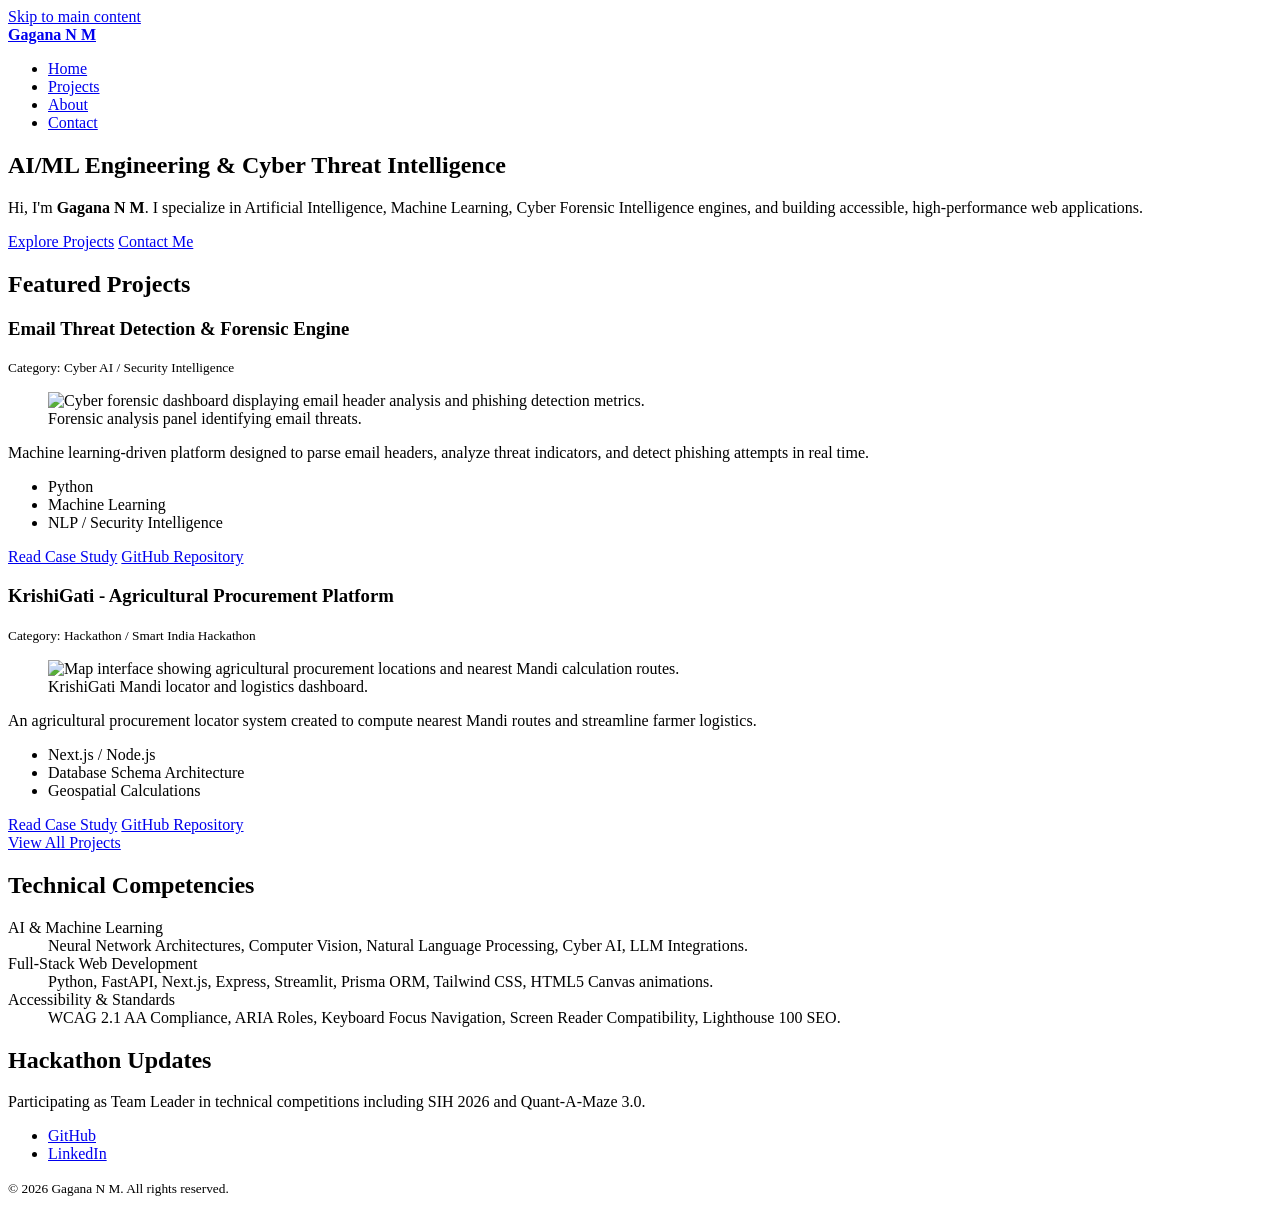
==== index.html @ c7a021b4 "Initial commit" ====
<!DOCTYPE html>
<html lang="en" dir="ltr">
<head>
  <meta charset="UTF-8">
  <meta name="viewport" content="width=device-width, initial-scale=1.0">
  
  <!-- Primary Meta Tags -->
  <title>Gagana N M | AI/ML & Cyber Security Engineering Portfolio</title>
  <meta name="title" content="Gagana N M | AI/ML & Cyber Security Engineering Portfolio">
  <meta name="description" content="Official portfolio of Gagana N M, an AI/ML Engineering student specializing in machine learning models, cybersecurity threat intelligence, and accessible web engineering.">
  <meta name="keywords" content="Gagana N M, AI/ML Engineer, Cyber AI, Machine Learning, Web Accessibility, WCAG, HTML5 Portfolio">
  <meta name="author" content="Gagana N M">
  <meta name="robots" content="index, follow">

  <!-- Open Graph / Facebook -->
  <meta property="og:type" content="website">
  <meta property="og:url" content="https://www.gagananm.dev/">
  <meta property="og:title" content="Gagana N M | AI/ML & Cyber Security Engineering Portfolio">
  <meta property="og:description" content="Exploring artificial intelligence, cyber forensic intelligence engines, and accessible full-stack software.">
  <meta property="og:image" content="https://www.gagananm.dev/images/og-preview.jpg">

  <!-- Twitter -->
  <meta property="twitter:card" content="summary_large_image">
  <meta property="twitter:url" content="https://www.gagananm.dev/">
  <meta property="twitter:title" content="Gagana N M | AI/ML & Cyber Security Portfolio">
  <meta property="twitter:description" content="Exploring artificial intelligence, cyber forensic intelligence engines, and accessible full-stack software.">
  <meta property="twitter:image" content="https://www.gagananm.dev/images/og-preview.jpg">

  <!-- Canonical URL -->
  <link rel="canonical" href="https://www.gagananm.dev/">

  <!-- Structured Data (JSON-LD) for SEO -->
  <script type="application/ld+json">
  {
    "@context": "https://schema.org",
    "@type": "Person",
    "name": "Gagana N M",
    "jobTitle": "AI/ML Engineering Student",
    "url": "https://www.gaganapm.dev",
    "sameAs": [
      "https://github.com",
      "https://linkedin.com"
    ],
    "knowsAbout": ["Artificial Intelligence", "Machine Learning", "Cyber AI", "Web Development", "Accessibility (WCAG)"]
  }
  </script>
</head>
<body>

  <!-- Skip Link for Keyboard & Screen Reader Users -->
  <a href="#main-content" class="skip-link">Skip to main content</a>

  <!-- Header Landmark -->
  <header role="banner">
    <nav aria-label="Main Navigation">
      <a href="index.html" aria-current="page">
        <strong>Gagana N M</strong>
      </a>
      <ul>
        <li><a href="index.html" aria-current="page">Home</a></li>
        <li><a href="projects.html">Projects</a></li>
        <li><a href="about.html">About</a></li>
        <li><a href="contact.html">Contact</a></li>
      </ul>
    </nav>
  </header>

  <!-- Main Content Landmark -->
  <main id="main-content" tabindex="-1">
    
    <!-- Hero Section -->
    <section aria-labelledby="hero-heading">
      <h1 id="hero-heading">AI/ML Engineering &amp; Cyber Threat Intelligence</h1>
      <p>
        Hi, I'm <strong>Gagana N M</strong>. I specialize in Artificial Intelligence, Machine Learning, Cyber Forensic Intelligence engines, and building accessible, high-performance web applications.
      </p>
      <div>
        <a href="projects.html">Explore Projects</a>
        <a href="contact.html">Contact Me</a>
      </div>
    </section>

    <!-- Featured Projects Section -->
    <section aria-labelledby="featured-projects-heading">
      <h2 id="featured-projects-heading">Featured Projects</h2>
      
      <div>
        <!-- Project Item 1 -->
        <article aria-labelledby="project1-title">
          <header>
            <h3 id="project1-title">Email Threat Detection &amp; Forensic Engine</h3>
            <p><small>Category: Cyber AI / Security Intelligence</small></p>
          </header>
          <figure>
            <img src="https://copilot.microsoft.com/th/id/BCO.30face2b-c6ba-4320-8369-9a885177c95b.png" alt="Cyber forensic dashboard displaying email header analysis and phishing detection metrics." width="600" height="400" loading="lazy">
            <figcaption>Forensic analysis panel identifying email threats.</figcaption>
          </figure>
          <p>Machine learning-driven platform designed to parse email headers, analyze threat indicators, and detect phishing attempts in real time.</p>
          <ul>
            <li>Python</li>
            <li>Machine Learning</li>
            <li>NLP / Security Intelligence</li>
          </ul>
          <footer>
            <a href="projects.html#email-threat" aria-label="Read case study for Email Threat Detection Engine">Read Case Study</a>
            <a href="https://github.com" rel="external noopener noreferrer" target="_blank" aria-label="View source code on GitHub (opens in a new tab)">GitHub Repository</a>
          </footer>
        </article>

        <!-- Project Item 2 -->
        <article aria-labelledby="project2-title">
          <header>
            <h3 id="project2-title">KrishiGati - Agricultural Procurement Platform</h3>
            <p><small>Category: Hackathon / Smart India Hackathon</small></p>
          </header>
          <figure>
            <img src="https://copilot.microsoft.com/th/id/BCO.b3f1128c-bb2e-454a-a1b5-0023a5624911.png" alt="Map interface showing agricultural procurement locations and nearest Mandi calculation routes." width="600" height="400" loading="lazy">
            <figcaption>KrishiGati Mandi locator and logistics dashboard.</figcaption>
          </figure>
          <p>An agricultural procurement locator system created to compute nearest Mandi routes and streamline farmer logistics.</p>
          <ul>
            <li>Next.js / Node.js</li>
            <li>Database Schema Architecture</li>
            <li>Geospatial Calculations</li>
          </ul>
          <footer>
            <a href="projects.html#krishigati" aria-label="Read case study for KrishiGati Platform">Read Case Study</a>
            <a href="https://github.com" rel="external noopener noreferrer" target="_blank" aria-label="View source code on GitHub (opens in a new tab)">GitHub Repository</a>
          </footer>
        </article>
      </div>
      
      <footer>
        <a href="projects.html">View All Projects</a>
      </footer>
    </section>

    <!-- Core Competencies -->
    <section aria-labelledby="skills-heading">
      <h2 id="skills-heading">Technical Competencies</h2>
      <dl>
        <dt>AI &amp; Machine Learning</dt>
        <dd>Neural Network Architectures, Computer Vision, Natural Language Processing, Cyber AI, LLM Integrations.</dd>

        <dt>Full-Stack Web Development</dt>
        <dd>Python, FastAPI, Next.js, Express, Streamlit, Prisma ORM, Tailwind CSS, HTML5 Canvas animations.</dd>

        <dt>Accessibility &amp; Standards</dt>
        <dd>WCAG 2.1 AA Compliance, ARIA Roles, Keyboard Focus Navigation, Screen Reader Compatibility, Lighthouse 100 SEO.</dd>
      </dl>
    </section>

  </main>

  <!-- Sidebar Landmark -->
  <aside aria-label="Recent Highlights">
    <h2>Hackathon Updates</h2>
    <p>Participating as Team Leader in technical competitions including SIH 2026 and Quant-A-Maze 3.0.</p>
  </aside>

  <!-- Footer Landmark -->
  <footer role="contentinfo">
    <nav aria-label="Footer Social Links">
      <ul>
        <li><a href="https://github.com" rel="external noopener noreferrer" target="_blank" aria-label="GitHub Profile (opens in a new tab)">GitHub</a></li>
        <li><a href="https://linkedin.com" rel="external noopener noreferrer" target="_blank" aria-label="LinkedIn Profile (opens in a new tab)">LinkedIn</a></li>
      </ul>
    </nav>
    <p><small>&copy; <time datetime="2026">2026</time> Gagana N M. All rights reserved.</small></p>
  </footer>

</body>
</html>
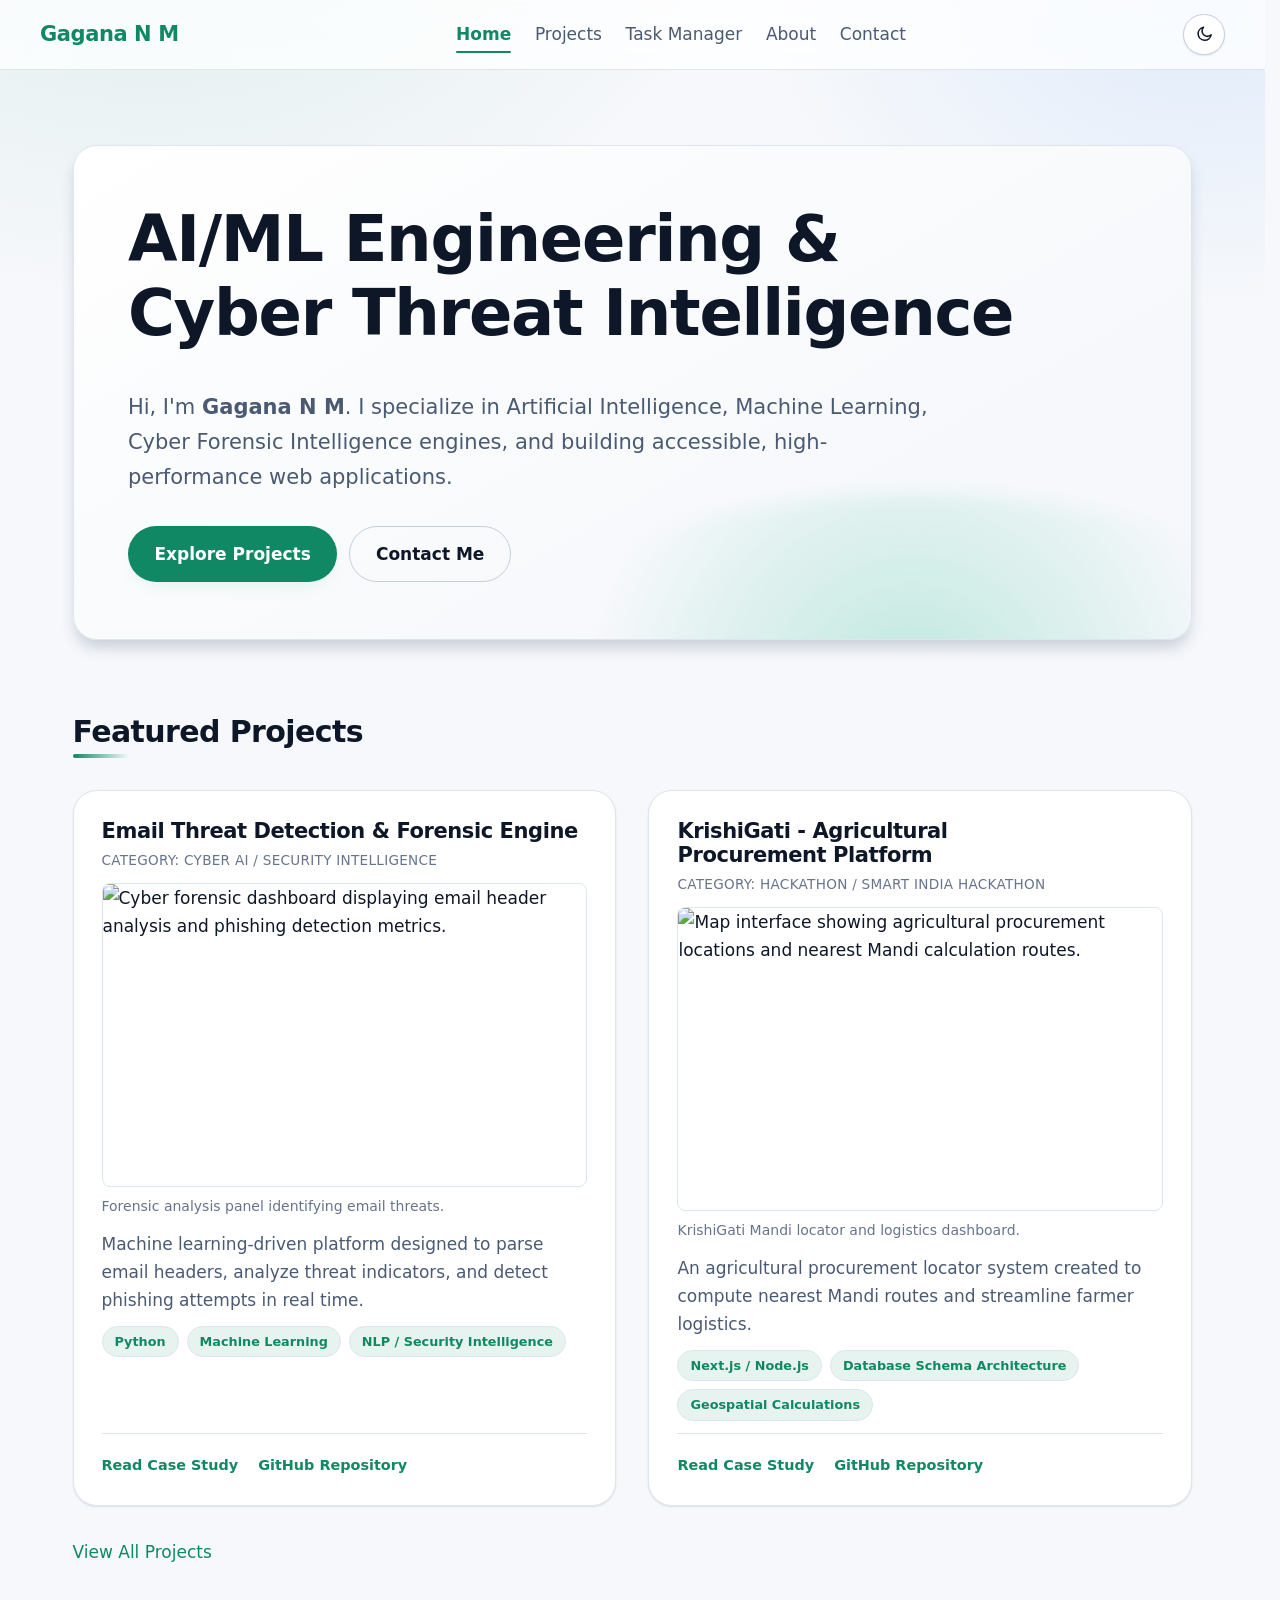
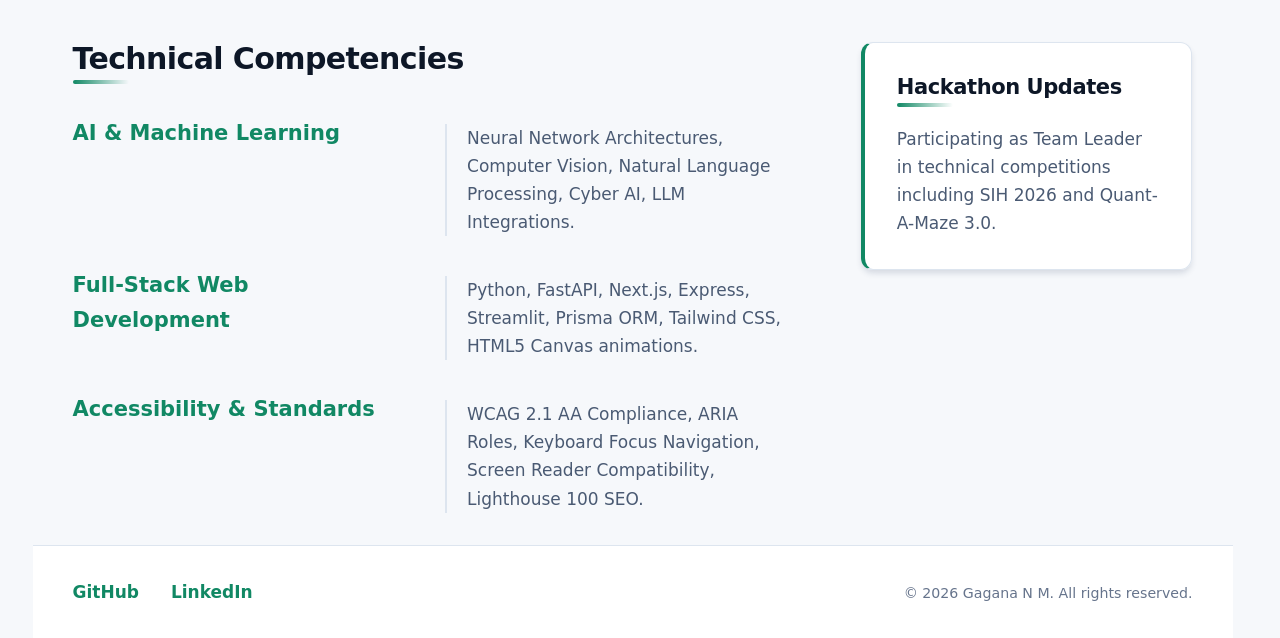
==== commit 68d5437f: "Add files via upload" ====
--- a/index.html
+++ b/index.html
@@ -1,173 +1,194 @@
-<!DOCTYPE html>
-<html lang="en" dir="ltr">
-<head>
-  <meta charset="UTF-8">
-  <meta name="viewport" content="width=device-width, initial-scale=1.0">
-  
-  <!-- Primary Meta Tags -->
-  <title>Gagana N M | AI/ML & Cyber Security Engineering Portfolio</title>
-  <meta name="title" content="Gagana N M | AI/ML & Cyber Security Engineering Portfolio">
-  <meta name="description" content="Official portfolio of Gagana N M, an AI/ML Engineering student specializing in machine learning models, cybersecurity threat intelligence, and accessible web engineering.">
-  <meta name="keywords" content="Gagana N M, AI/ML Engineer, Cyber AI, Machine Learning, Web Accessibility, WCAG, HTML5 Portfolio">
-  <meta name="author" content="Gagana N M">
-  <meta name="robots" content="index, follow">
-
-  <!-- Open Graph / Facebook -->
-  <meta property="og:type" content="website">
-  <meta property="og:url" content="https://www.gagananm.dev/">
-  <meta property="og:title" content="Gagana N M | AI/ML & Cyber Security Engineering Portfolio">
-  <meta property="og:description" content="Exploring artificial intelligence, cyber forensic intelligence engines, and accessible full-stack software.">
-  <meta property="og:image" content="https://www.gagananm.dev/images/og-preview.jpg">
-
-  <!-- Twitter -->
-  <meta property="twitter:card" content="summary_large_image">
-  <meta property="twitter:url" content="https://www.gagananm.dev/">
-  <meta property="twitter:title" content="Gagana N M | AI/ML & Cyber Security Portfolio">
-  <meta property="twitter:description" content="Exploring artificial intelligence, cyber forensic intelligence engines, and accessible full-stack software.">
-  <meta property="twitter:image" content="https://www.gagananm.dev/images/og-preview.jpg">
-
-  <!-- Canonical URL -->
-  <link rel="canonical" href="https://www.gagananm.dev/">
-
-  <!-- Structured Data (JSON-LD) for SEO -->
-  <script type="application/ld+json">
-  {
-    "@context": "https://schema.org",
-    "@type": "Person",
-    "name": "Gagana N M",
-    "jobTitle": "AI/ML Engineering Student",
-    "url": "https://www.gaganapm.dev",
-    "sameAs": [
-      "https://github.com",
-      "https://linkedin.com"
-    ],
-    "knowsAbout": ["Artificial Intelligence", "Machine Learning", "Cyber AI", "Web Development", "Accessibility (WCAG)"]
-  }
-  </script>
-</head>
-<body>
-
-  <!-- Skip Link for Keyboard & Screen Reader Users -->
-  <a href="#main-content" class="skip-link">Skip to main content</a>
-
-  <!-- Header Landmark -->
-  <header role="banner">
-    <nav aria-label="Main Navigation">
-      <a href="index.html" aria-current="page">
-        <strong>Gagana N M</strong>
-      </a>
-      <ul>
-        <li><a href="index.html" aria-current="page">Home</a></li>
-        <li><a href="projects.html">Projects</a></li>
-        <li><a href="about.html">About</a></li>
-        <li><a href="contact.html">Contact</a></li>
-      </ul>
-    </nav>
-  </header>
-
-  <!-- Main Content Landmark -->
-  <main id="main-content" tabindex="-1">
-    
-    <!-- Hero Section -->
-    <section aria-labelledby="hero-heading">
-      <h1 id="hero-heading">AI/ML Engineering &amp; Cyber Threat Intelligence</h1>
-      <p>
-        Hi, I'm <strong>Gagana N M</strong>. I specialize in Artificial Intelligence, Machine Learning, Cyber Forensic Intelligence engines, and building accessible, high-performance web applications.
-      </p>
-      <div>
-        <a href="projects.html">Explore Projects</a>
-        <a href="contact.html">Contact Me</a>
-      </div>
-    </section>
-
-    <!-- Featured Projects Section -->
-    <section aria-labelledby="featured-projects-heading">
-      <h2 id="featured-projects-heading">Featured Projects</h2>
-      
-      <div>
-        <!-- Project Item 1 -->
-        <article aria-labelledby="project1-title">
-          <header>
-            <h3 id="project1-title">Email Threat Detection &amp; Forensic Engine</h3>
-            <p><small>Category: Cyber AI / Security Intelligence</small></p>
-          </header>
-          <figure>
-            <img src="https://copilot.microsoft.com/th/id/BCO.30face2b-c6ba-4320-8369-9a885177c95b.png" alt="Cyber forensic dashboard displaying email header analysis and phishing detection metrics." width="600" height="400" loading="lazy">
-            <figcaption>Forensic analysis panel identifying email threats.</figcaption>
-          </figure>
-          <p>Machine learning-driven platform designed to parse email headers, analyze threat indicators, and detect phishing attempts in real time.</p>
-          <ul>
-            <li>Python</li>
-            <li>Machine Learning</li>
-            <li>NLP / Security Intelligence</li>
-          </ul>
-          <footer>
-            <a href="projects.html#email-threat" aria-label="Read case study for Email Threat Detection Engine">Read Case Study</a>
-            <a href="https://github.com" rel="external noopener noreferrer" target="_blank" aria-label="View source code on GitHub (opens in a new tab)">GitHub Repository</a>
-          </footer>
-        </article>
-
-        <!-- Project Item 2 -->
-        <article aria-labelledby="project2-title">
-          <header>
-            <h3 id="project2-title">KrishiGati - Agricultural Procurement Platform</h3>
-            <p><small>Category: Hackathon / Smart India Hackathon</small></p>
-          </header>
-          <figure>
-            <img src="https://copilot.microsoft.com/th/id/BCO.b3f1128c-bb2e-454a-a1b5-0023a5624911.png" alt="Map interface showing agricultural procurement locations and nearest Mandi calculation routes." width="600" height="400" loading="lazy">
-            <figcaption>KrishiGati Mandi locator and logistics dashboard.</figcaption>
-          </figure>
-          <p>An agricultural procurement locator system created to compute nearest Mandi routes and streamline farmer logistics.</p>
-          <ul>
-            <li>Next.js / Node.js</li>
-            <li>Database Schema Architecture</li>
-            <li>Geospatial Calculations</li>
-          </ul>
-          <footer>
-            <a href="projects.html#krishigati" aria-label="Read case study for KrishiGati Platform">Read Case Study</a>
-            <a href="https://github.com" rel="external noopener noreferrer" target="_blank" aria-label="View source code on GitHub (opens in a new tab)">GitHub Repository</a>
-          </footer>
-        </article>
-      </div>
-      
-      <footer>
-        <a href="projects.html">View All Projects</a>
-      </footer>
-    </section>
-
-    <!-- Core Competencies -->
-    <section aria-labelledby="skills-heading">
-      <h2 id="skills-heading">Technical Competencies</h2>
-      <dl>
-        <dt>AI &amp; Machine Learning</dt>
-        <dd>Neural Network Architectures, Computer Vision, Natural Language Processing, Cyber AI, LLM Integrations.</dd>
-
-        <dt>Full-Stack Web Development</dt>
-        <dd>Python, FastAPI, Next.js, Express, Streamlit, Prisma ORM, Tailwind CSS, HTML5 Canvas animations.</dd>
-
-        <dt>Accessibility &amp; Standards</dt>
-        <dd>WCAG 2.1 AA Compliance, ARIA Roles, Keyboard Focus Navigation, Screen Reader Compatibility, Lighthouse 100 SEO.</dd>
-      </dl>
-    </section>
-
-  </main>
-
-  <!-- Sidebar Landmark -->
-  <aside aria-label="Recent Highlights">
-    <h2>Hackathon Updates</h2>
-    <p>Participating as Team Leader in technical competitions including SIH 2026 and Quant-A-Maze 3.0.</p>
-  </aside>
-
-  <!-- Footer Landmark -->
-  <footer role="contentinfo">
-    <nav aria-label="Footer Social Links">
-      <ul>
-        <li><a href="https://github.com" rel="external noopener noreferrer" target="_blank" aria-label="GitHub Profile (opens in a new tab)">GitHub</a></li>
-        <li><a href="https://linkedin.com" rel="external noopener noreferrer" target="_blank" aria-label="LinkedIn Profile (opens in a new tab)">LinkedIn</a></li>
-      </ul>
-    </nav>
-    <p><small>&copy; <time datetime="2026">2026</time> Gagana N M. All rights reserved.</small></p>
-  </footer>
-
-</body>
+<!DOCTYPE html>
+<html lang="en" dir="ltr">
+<head>
+  <meta charset="UTF-8">
+  <meta name="viewport" content="width=device-width, initial-scale=1.0">
+  
+  <!-- Primary Meta Tags -->
+  <title>Gagana N M | AI/ML & Cyber Security Engineering Portfolio</title>
+  <meta name="title" content="Gagana N M | AI/ML & Cyber Security Engineering Portfolio">
+  <meta name="description" content="Official portfolio of Gagana N M, an AI/ML Engineering student specializing in machine learning models, cybersecurity threat intelligence, and accessible web engineering.">
+  <meta name="keywords" content="Gagana N M, AI/ML Engineer, Cyber AI, Machine Learning, Web Accessibility, WCAG, HTML5 Portfolio">
+  <meta name="author" content="Gagana N M">
+  <meta name="robots" content="index, follow">
+
+  <!-- Open Graph / Facebook -->
+  <meta property="og:type" content="website">
+  <meta property="og:url" content="https://www.gagananm.dev/">
+  <meta property="og:title" content="Gagana N M | AI/ML & Cyber Security Engineering Portfolio">
+  <meta property="og:description" content="Exploring artificial intelligence, cyber forensic intelligence engines, and accessible full-stack software.">
+  <meta property="og:image" content="https://www.gagananm.dev/images/og-preview.jpg">
+
+  <!-- Twitter -->
+  <meta property="twitter:card" content="summary_large_image">
+  <meta property="twitter:url" content="https://www.gagananm.dev/">
+  <meta property="twitter:title" content="Gagana N M | AI/ML & Cyber Security Portfolio">
+  <meta property="twitter:description" content="Exploring artificial intelligence, cyber forensic intelligence engines, and accessible full-stack software.">
+  <meta property="twitter:image" content="https://www.gagananm.dev/images/og-preview.jpg">
+
+  <!-- Canonical URL -->
+  <link rel="canonical" href="https://www.gagananm.dev/">
+
+  <!-- Structured Data (JSON-LD) for SEO -->
+  <script type="application/ld+json">
+  {
+    "@context": "https://schema.org",
+    "@type": "Person",
+    "name": "Gagana N M",
+    "jobTitle": "AI/ML Engineering Student",
+    "url": "https://www.gaganapm.dev",
+    "sameAs": [
+      "https://github.com",
+      "https://linkedin.com"
+    ],
+    "knowsAbout": ["Artificial Intelligence", "Machine Learning", "Cyber AI", "Web Development", "Accessibility (WCAG)"]
+  }
+  </script>
+  <link rel="stylesheet" href="style.css">
+</head>
+<body>
+
+  <!-- Skip Link for Keyboard & Screen Reader Users -->
+  <a href="#main-content" class="skip-link">Skip to main content</a>
+
+  <!-- Header Landmark -->
+  <header role="banner">
+    <nav aria-label="Main Navigation">
+      <a href="index.html" aria-current="page">
+        <strong>Gagana N M</strong>
+      </a>
+      <ul>
+        <li><a href="index.html" aria-current="page">Home</a></li>
+        <li><a href="project.html">Projects</a></li>
+        <li><a href="todo.html">Task Manager</a></li>
+        <li><a href="about.html">About</a></li>
+        <li><a href="contact.html">Contact</a></li>
+      </ul>
+
+      <!-- Light / dark mode switch: swaps CSS custom properties on <html> -->
+      <button type="button" class="theme-toggle" id="theme-toggle"
+        aria-label="Switch to light theme" aria-pressed="false" title="Toggle colour theme">
+        <svg class="icon icon-sun" viewBox="0 0 24 24" fill="none" stroke="currentColor"
+          stroke-width="2" stroke-linecap="round" aria-hidden="true" focusable="false">
+          <circle cx="12" cy="12" r="4.5"></circle>
+          <path d="M12 1.5v2.5M12 20v2.5M4.2 4.2l1.8 1.8M18 18l1.8 1.8M1.5 12H4M20 12h2.5M4.2 19.8L6 18M18 6l1.8-1.8"></path>
+        </svg>
+        <svg class="icon icon-moon" viewBox="0 0 24 24" fill="none" stroke="currentColor"
+          stroke-width="2" stroke-linecap="round" stroke-linejoin="round" aria-hidden="true" focusable="false">
+          <path d="M21 12.8A8.5 8.5 0 1 1 11.2 3a6.6 6.6 0 0 0 9.8 9.8z"></path>
+        </svg>
+      </button>
+    </nav>
+  </header>
+
+  <!-- Main Content Landmark -->
+  <main id="main-content" tabindex="-1">
+    
+    <!-- Hero Section -->
+    <section aria-labelledby="hero-heading">
+      <h1 id="hero-heading">AI/ML Engineering &amp; Cyber Threat Intelligence</h1>
+      <p>
+        Hi, I'm <strong>Gagana N M</strong>. I specialize in Artificial Intelligence, Machine Learning, Cyber Forensic Intelligence engines, and building accessible, high-performance web applications.
+      </p>
+      <div>
+        <a href="project.html">Explore Projects</a>
+        <a href="contact.html">Contact Me</a>
+      </div>
+    </section>
+
+    <!-- Featured Projects Section -->
+    <section aria-labelledby="featured-projects-heading">
+      <h2 id="featured-projects-heading">Featured Projects</h2>
+      
+      <div>
+        <!-- Project Item 1 -->
+        <article aria-labelledby="project1-title">
+          <header>
+            <h3 id="project1-title">Email Threat Detection &amp; Forensic Engine</h3>
+            <p><small>Category: Cyber AI / Security Intelligence</small></p>
+          </header>
+          <figure>
+            <img src="https://copilot.microsoft.com/th/id/BCO.30face2b-c6ba-4320-8369-9a885177c95b.png" alt="Cyber forensic dashboard displaying email header analysis and phishing detection metrics." width="600" height="400" loading="lazy">
+            <figcaption>Forensic analysis panel identifying email threats.</figcaption>
+          </figure>
+          <p>Machine learning-driven platform designed to parse email headers, analyze threat indicators, and detect phishing attempts in real time.</p>
+          <ul>
+            <li>Python</li>
+            <li>Machine Learning</li>
+            <li>NLP / Security Intelligence</li>
+          </ul>
+          <footer>
+            <a href="project.html#email-threat" aria-label="Read case study for Email Threat Detection Engine">Read Case Study</a>
+            <a href="https://github.com" rel="external noopener noreferrer" target="_blank" aria-label="View source code on GitHub (opens in a new tab)">GitHub Repository</a>
+          </footer>
+        </article>
+
+        <!-- Project Item 2 -->
+        <article aria-labelledby="project2-title">
+          <header>
+            <h3 id="project2-title">KrishiGati - Agricultural Procurement Platform</h3>
+            <p><small>Category: Hackathon / Smart India Hackathon</small></p>
+          </header>
+          <figure>
+            <img src="https://copilot.microsoft.com/th/id/BCO.b3f1128c-bb2e-454a-a1b5-0023a5624911.png" alt="Map interface showing agricultural procurement locations and nearest Mandi calculation routes." width="600" height="400" loading="lazy">
+            <figcaption>KrishiGati Mandi locator and logistics dashboard.</figcaption>
+          </figure>
+          <p>An agricultural procurement locator system created to compute nearest Mandi routes and streamline farmer logistics.</p>
+          <ul>
+            <li>Next.js / Node.js</li>
+            <li>Database Schema Architecture</li>
+            <li>Geospatial Calculations</li>
+          </ul>
+          <footer>
+            <a href="project.html#krishigati" aria-label="Read case study for KrishiGati Platform">Read Case Study</a>
+            <a href="https://github.com" rel="external noopener noreferrer" target="_blank" aria-label="View source code on GitHub (opens in a new tab)">GitHub Repository</a>
+          </footer>
+        </article>
+      </div>
+
+      <footer>
+        <a href="project.html">View All Projects</a>
+      </footer>
+    </section>
+
+    <!-- Core Competencies -->
+    <section aria-labelledby="skills-heading">
+      <h2 id="skills-heading">Technical Competencies</h2>
+      <dl>
+        <dt>AI &amp; Machine Learning</dt>
+        <dd>Neural Network Architectures, Computer Vision, Natural Language Processing, Cyber AI, LLM Integrations.</dd>
+
+        <dt>Full-Stack Web Development</dt>
+        <dd>Python, FastAPI, Next.js, Express, Streamlit, Prisma ORM, Tailwind CSS, HTML5 Canvas animations.</dd>
+
+        <dt>Accessibility &amp; Standards</dt>
+        <dd>WCAG 2.1 AA Compliance, ARIA Roles, Keyboard Focus Navigation, Screen Reader Compatibility, Lighthouse 100 SEO.</dd>
+      </dl>
+    </section>
+
+    <!--
+      Sidebar Landmark.
+      Deliberately nested inside <main> so it can participate in the page
+      grid's sidebar track. Grid items must be children of the grid container,
+      and <aside> stays a valid complementary landmark here regardless.
+    -->
+    <aside aria-label="Recent Highlights">
+      <h2>Hackathon Updates</h2>
+      <p>Participating as Team Leader in technical competitions including SIH 2026 and Quant-A-Maze 3.0.</p>
+    </aside>
+
+  </main>
+
+  <!-- Footer Landmark -->
+  <footer role="contentinfo">
+    <nav aria-label="Footer Social Links">
+      <ul>
+        <li><a href="https://github.com" rel="external noopener noreferrer" target="_blank" aria-label="GitHub Profile (opens in a new tab)">GitHub</a></li>
+        <li><a href="https://linkedin.com" rel="external noopener noreferrer" target="_blank" aria-label="LinkedIn Profile (opens in a new tab)">LinkedIn</a></li>
+      </ul>
+    </nav>
+    <p><small>&copy; <time datetime="2026">2026</time> Gagana N M. All rights reserved.</small></p>
+  </footer>
+
+</body>
 </html>
--- a/style.css
+++ b/style.css
@@ -0,0 +1,1498 @@
+/* ==========================================================================
+   GAGANA N M — PORTFOLIO STYLESHEET
+   Architecture:
+     1.  Design Tokens (custom properties) + Light/Dark theme
+     2.  Base & Accessibility styles
+     3.  Navigation & Header (Flexbox)
+     4.  Main content & page shell (CSS Grid)
+     5.  Page-specific components (hero, cards, forms, timeline)
+     6.  Footer
+     7.  Responsive breakpoints (mobile-first)
+     8.  User preferences (reduced motion, print)
+   ========================================================================== */
+
+/* ==========================================================================
+   1. DESIGN TOKENS — CUSTOM PROPERTIES
+   Every colour, size, radius and easing used below is declared once here,
+   which is what makes runtime theme switching a single-attribute change.
+   ========================================================================== */
+
+:root {
+  /* Tells the UA which palette form controls & scrollbars should use */
+  color-scheme: dark;
+
+  /* --- Brand accent (theme-independent hue, derived shades) --- */
+  --brand-hue: 162;
+  --accent: hsl(var(--brand-hue) 84% 40%);
+  --accent-hover: hsl(var(--brand-hue) 84% 48%);
+  --accent-soft: hsl(var(--brand-hue) 84% 40% / 0.14);
+  --accent-glow: hsl(var(--brand-hue) 84% 45% / 0.35);
+  --accent-contrast: #ffffff;
+
+  /* --- Surfaces (dark defaults) --- */
+  --bg-primary: #070b14;
+  --bg-secondary: #0f1626;
+  --bg-surface: #1b2438;
+  --bg-elevated: #141d30;
+  --glass: rgb(15 22 38 / 0.72);
+  --border-color: #1f2b42;
+  --border-strong: #2c3a56;
+
+  /* --- Text --- */
+  --text-primary: #f3f6fb;
+  --text-secondary: #9aa7bd;
+  --text-muted: #6b7891;
+
+  /* Typography & Layout */
+  --font-main: system-ui, -apple-system, BlinkMacSystemFont, 'Segoe UI', Roboto, Oxygen, Ubuntu, Cantarell, sans-serif;
+  --max-width: 1200px;
+  --gutter: clamp(1rem, 0.5rem + 2.5vw, 2.5rem);
+
+  /* Fluid type scale — scales smoothly between mobile and desktop
+     with no breakpoint required (min, preferred, max) */
+  --step-0: clamp(0.95rem, 0.9rem + 0.25vw, 1.0625rem);
+  --step-1: clamp(1.125rem, 1.05rem + 0.4vw, 1.3125rem);
+  --step-2: clamp(1.4rem, 1.2rem + 0.9vw, 1.875rem);
+  --step-3: clamp(1.85rem, 1.4rem + 2.1vw, 3rem);
+  --step-4: clamp(2.2rem, 1.5rem + 3.4vw, 4rem);
+
+  /* Spacing scale */
+  --space-xs: 0.375rem;
+  --space-sm: 0.75rem;
+  --space-md: 1.25rem;
+  --space-lg: 2rem;
+  --space-xl: clamp(2.5rem, 1.5rem + 4vw, 5rem);
+
+  /* Utilities */
+  --radius-sm: 0.375rem;
+  --radius-md: 0.5rem;
+  --radius-lg: 0.75rem;
+  --radius-xl: 1.5rem;
+  --radius-pill: 999px;
+  --shadow-sm: 0 1px 2px 0 rgba(0, 0, 0, 0.5);
+  --shadow-md: 0 4px 6px -1px rgba(0, 0, 0, 0.3);
+  --shadow-lg: 0 10px 15px -3px rgba(0, 0, 0, 0.4);
+  --ring: 0 0 0 3px var(--accent-soft);
+  --ease: cubic-bezier(0.4, 0, 0.2, 1);
+  --transition: all 0.3s var(--ease);
+
+  /* --- Priority semantics (shared by the task manager) --- */
+  --priority-high: hsl(0 72% 51%);
+  --priority-high-soft: hsl(0 72% 51% / 0.16);
+  --priority-medium: hsl(38 92% 50%);
+  --priority-medium-soft: hsl(38 92% 50% / 0.16);
+  --priority-low: hsl(199 89% 48%);
+  --priority-low-soft: hsl(199 89% 48% / 0.16);
+
+  --danger: hsl(0 72% 51%);
+  --danger-soft: hsl(0 72% 51% / 0.14);
+}
+
+/* ==========================================================================
+   1b. LIGHT THEME
+   Two routes, both driven purely by swapping custom-property values:
+     a) Automatic  -> the OS/browser `prefers-color-scheme` media feature
+     b) Manual     -> [data-theme="light"] set on <html> by the toggle button
+   ========================================================================== */
+@media (prefers-color-scheme: light) {
+  :root:not([data-theme='dark']) {
+    color-scheme: light;
+
+    --accent: hsl(var(--brand-hue) 78% 30%);
+    --accent-hover: hsl(var(--brand-hue) 78% 24%);
+    --accent-soft: hsl(var(--brand-hue) 78% 30% / 0.1);
+    --accent-glow: hsl(var(--brand-hue) 78% 40% / 0.25);
+
+    --bg-primary: #f6f8fb;
+    --bg-secondary: #ffffff;
+    --bg-surface: #eef2f8;
+    --bg-elevated: #ffffff;
+    --glass: rgb(255 255 255 / 0.78);
+    --border-color: #dde5ef;
+    --border-strong: #c3cfdf;
+
+    --text-primary: #0d1727;
+    --text-secondary: #4a5a73;
+    --text-muted: #66748c;
+
+    --shadow-sm: 0 1px 2px 0 rgba(30, 50, 90, 0.12);
+    --shadow-md: 0 4px 6px -1px rgba(30, 50, 90, 0.16);
+    --shadow-lg: 0 10px 15px -3px rgba(30, 50, 90, 0.22);
+  }
+}
+
+/* Manual override — always wins over the system preference */
+:root[data-theme='light'] {
+  color-scheme: light;
+
+  --accent: hsl(var(--brand-hue) 78% 30%);
+  --accent-hover: hsl(var(--brand-hue) 78% 24%);
+  --accent-soft: hsl(var(--brand-hue) 78% 30% / 0.1);
+  --accent-glow: hsl(var(--brand-hue) 78% 40% / 0.25);
+
+  --bg-primary: #f6f8fb;
+  --bg-secondary: #ffffff;
+  --bg-surface: #eef2f8;
+  --bg-elevated: #ffffff;
+  --glass: rgb(255 255 255 / 0.78);
+  --border-color: #dde5ef;
+  --border-strong: #c3cfdf;
+
+  --text-primary: #0d1727;
+  --text-secondary: #4a5a73;
+  --text-muted: #66748c;
+
+  /* Darker priority shades so they hold AA contrast on white */
+  --priority-high: hsl(0 72% 42%);
+  --priority-medium: hsl(32 90% 36%);
+  --priority-low: hsl(205 90% 34%);
+  --danger: hsl(0 72% 42%);
+
+  --shadow-sm: 0 1px 2px 0 rgba(30, 50, 90, 0.12);
+  --shadow-md: 0 4px 6px -1px rgba(30, 50, 90, 0.16);
+  --shadow-lg: 0 10px 15px -3px rgba(30, 50, 90, 0.22);
+}
+
+/* Mirror that palette when light mode is chosen automatically by the OS */
+@media (prefers-color-scheme: light) {
+  :root:not([data-theme='dark']) {
+    --priority-high: hsl(0 72% 42%);
+    --priority-medium: hsl(32 90% 36%);
+    --priority-low: hsl(205 90% 34%);
+    --danger: hsl(0 72% 42%);
+  }
+}
+
+/* ==========================================================================
+   2. BASE & ACCESSIBILITY STYLES
+   ========================================================================== */
+*, *::before, *::after {
+  box-sizing: border-box;
+  margin: 0;
+  padding: 0;
+}
+
+html {
+  scroll-behavior: smooth;
+  -webkit-text-size-adjust: 100%;
+  scrollbar-gutter: stable;
+  font-size: 100%;
+}
+
+body {
+  font-family: var(--font-main);
+  font-size: var(--step-0);
+  background-color: var(--bg-primary);
+  color: var(--text-primary);
+  line-height: 1.65;
+  min-height: 100vh;
+  min-height: 100svh;
+  display: flex;
+  flex-direction: column;
+
+  /* Advanced: layered radial "mesh" gradient for depth, pinned to viewport */
+  background-image:
+    radial-gradient(60rem 40rem at 12% -10%, var(--accent-soft), transparent 60%),
+    radial-gradient(50rem 35rem at 95% 0%, hsl(215 90% 55% / 0.10), transparent 55%);
+  background-attachment: fixed;
+  background-repeat: no-repeat;
+
+  transition: background-color var(--transition), color var(--transition);
+}
+
+/* Text gradient utility: paints text with a gradient via background-clip */
+.gradient-text {
+  background-image: linear-gradient(
+    100deg,
+    var(--text-primary) 20%,
+    var(--accent) 85%
+  );
+  -webkit-background-clip: text;
+  background-clip: text;
+  color: transparent;
+}
+
+/* Accessibility: Skip Link & Focus States */
+.skip-link {
+  position: absolute;
+  top: -100px;
+  left: 1rem;
+  background: var(--accent);
+  color: #ffffff;
+  padding: 0.75rem 1.25rem;
+  z-index: 1000;
+  border-radius: var(--radius-sm);
+  font-weight: 600;
+  text-decoration: none;
+  transition: top 0.2s ease;
+}
+
+.skip-link:focus {
+  top: 1rem;
+}
+
+:focus-visible {
+  outline: 2px solid var(--accent-hover);
+  outline-offset: 4px;
+}
+
+.visually-hidden {
+  position: absolute;
+  width: 1px;
+  height: 1px;
+  padding: 0;
+  margin: -1px;
+  overflow: hidden;
+  clip: rect(0, 0, 0, 0);
+  white-space: nowrap;
+  border: 0;
+}
+
+/* Base Elements */
+img {
+  max-width: 100%;
+  height: auto;
+  display: block;
+  border-radius: var(--radius-md);
+}
+
+a {
+  color: var(--accent);
+  text-decoration: none;
+  text-underline-offset: 0.2em;
+  transition: var(--transition);
+}
+
+a:hover {
+  color: var(--accent-hover);
+}
+
+ul {
+  list-style: none;
+}
+
+/* Fluid, balanced headings */
+h1,
+h2,
+h3 {
+  line-height: 1.15;
+  text-wrap: balance;
+  letter-spacing: -0.02em;
+}
+
+h1 {
+  font-size: var(--step-4);
+  margin-bottom: var(--space-md);
+}
+
+h3 {
+  font-size: var(--step-1);
+  margin-bottom: var(--space-xs);
+}
+
+/* Heading rhythm on text blocks */
+main > header p,
+section > p {
+  color: var(--text-secondary);
+}
+
+/* ==========================================================================
+   3. NAVIGATION & HEADER
+   ========================================================================== */
+header[role="banner"] {
+  position: sticky;
+  top: 0;
+  z-index: 100;
+  background-color: var(--glass);
+  -webkit-backdrop-filter: blur(14px) saturate(160%);
+  backdrop-filter: blur(14px) saturate(160%);
+  border-bottom: 1px solid var(--border-color);
+  padding: 0.85rem var(--gutter);
+  transition: background-color var(--transition), border-color var(--transition);
+}
+
+/* Flexbox: logo left, nav links right, toggle pinned at the end */
+nav[aria-label="Main Navigation"] {
+  max-width: var(--max-width);
+  margin-inline: auto;
+  display: flex;
+  flex-wrap: wrap;
+  align-items: center;
+  justify-content: space-between;
+  gap: var(--space-sm);
+}
+
+nav[aria-label="Main Navigation"] > a:hover {
+  text-decoration: none;
+}
+
+nav[aria-label="Main Navigation"] strong {
+  font-size: var(--step-1);
+  letter-spacing: -0.02em;
+}
+
+nav[aria-label="Main Navigation"] ul {
+  display: flex;
+  flex-wrap: wrap;
+  gap: clamp(0.85rem, 0.2rem + 1.6vw, 1.75rem);
+  align-items: center;
+}
+
+/* Nav links carry an animated ::after underline indicator */
+nav[aria-label="Main Navigation"] ul a {
+  position: relative;
+  display: inline-block;
+  padding-block: 0.15rem;
+  color: var(--text-secondary);
+  font-weight: 500;
+}
+
+nav[aria-label="Main Navigation"] ul a::after {
+  content: '';
+  position: absolute;
+  left: 0;
+  bottom: -0.15rem;
+  width: 100%;
+  height: 2px;
+  border-radius: var(--radius-pill);
+  background-color: var(--accent);
+  transform: scaleX(0);
+  transform-origin: left center;
+  transition: transform var(--transition);
+}
+
+nav[aria-label="Main Navigation"] ul a:hover,
+nav[aria-label="Main Navigation"] ul a[aria-current="page"] {
+  color: var(--accent);
+  text-decoration: none;
+}
+
+nav[aria-label="Main Navigation"] ul a:hover::after,
+nav[aria-label="Main Navigation"] ul a[aria-current="page"]::after {
+  transform: scaleX(1);
+}
+
+nav[aria-label="Main Navigation"] ul a[aria-current="page"] {
+  font-weight: 600;
+}
+
+/* --- Theme toggle: Flexbox centering inside a fixed-size pill --- */
+.theme-toggle {
+  display: inline-flex;
+  align-items: center;
+  justify-content: center;
+  width: 2.6rem;
+  height: 2.6rem;
+  flex: 0 0 auto;
+  padding: 0;
+  font: inherit;
+  cursor: pointer;
+  color: var(--text-primary);
+  background-color: var(--bg-secondary);
+  border: 1px solid var(--border-strong);
+  border-radius: var(--radius-pill);
+  box-shadow: var(--shadow-sm);
+  transition: var(--transition);
+}
+
+.theme-toggle:hover {
+  color: var(--accent);
+  border-color: var(--accent);
+  transform: translateY(-2px);
+  box-shadow: var(--shadow-md);
+}
+
+.theme-toggle:active {
+  transform: translateY(0);
+}
+
+.theme-toggle .icon {
+  display: block;
+  width: 1.15rem;
+  height: 1.15rem;
+  transition: transform 0.5s var(--ease);
+}
+
+.theme-toggle:hover .icon {
+  transform: rotate(25deg) scale(1.08);
+}
+
+/* Swap the painted icon according to the resolved theme */
+.theme-toggle .icon-moon,
+:root[data-theme="light"] .theme-toggle .icon-sun {
+  display: none;
+}
+
+:root[data-theme="light"] .theme-toggle .icon-moon {
+  display: block;
+}
+
+@media (prefers-color-scheme: light) {
+  :root:not([data-theme="dark"]) .theme-toggle .icon-sun,
+  :root:not([data-theme="dark"]) .theme-toggle .icon-moon {
+    display: none;
+  }
+
+  :root:not([data-theme="dark"]) .theme-toggle .icon-moon {
+    display: block;
+  }
+}
+
+/* ==========================================================================
+   4. MAIN CONTENT & PAGE SHELL
+   `main` is a CSS Grid container: mobile shows a single column, and from the
+   tablet breakpoint upward it becomes a two-dimensional content + sidebar grid.
+   ========================================================================== */
+main {
+  flex: 1 1 auto;
+  width: 100%;
+  max-width: var(--max-width);
+  margin-inline: auto;
+  padding: var(--space-xl) var(--gutter) var(--space-lg);
+  display: grid;
+  grid-template-columns: 1fr;
+  gap: var(--space-xl);
+  align-content: start;
+}
+
+/* Prevents long content from blowing out grid tracks */
+section,
+article {
+  min-width: 0;
+}
+
+h2 {
+  font-size: var(--step-2);
+  margin-bottom: var(--space-lg);
+  position: relative;
+  display: inline-block;
+  padding-bottom: 0.5rem;
+}
+
+h2::after {
+  content: '';
+  position: absolute;
+  bottom: 0;
+  left: 0;
+  width: 3.5rem;
+  height: 4px;
+  border-radius: var(--radius-pill);
+  background: linear-gradient(90deg, var(--accent), transparent);
+}
+
+/* ==========================================================================
+   5. PAGE-SPECIFIC COMPONENTS
+   ========================================================================== */
+
+/* --- Hero Section: Flexbox column, centered on the block axis --- */
+section[aria-labelledby="hero-heading"] {
+  display: flex;
+  flex-direction: column;
+  justify-content: center;
+  align-items: flex-start;
+  gap: var(--space-md);
+  min-height: 55svh;
+  padding: clamp(1.5rem, 1rem + 3vw, 3.5rem);
+  border: 1px solid var(--border-color);
+  border-radius: var(--radius-xl);
+  background: linear-gradient(150deg, var(--bg-secondary), var(--bg-primary) 72%);
+  box-shadow: var(--shadow-lg);
+  position: relative;
+  overflow: hidden;
+}
+
+/* Advanced: decorative glow generated purely in CSS (no image asset) */
+section[aria-labelledby="hero-heading"]::before {
+  content: '';
+  position: absolute;
+  inset: auto -15% -55% 35%;
+  height: 26rem;
+  border-radius: 50%;
+  background: radial-gradient(circle, var(--accent-glow), transparent 65%);
+  filter: blur(8px);
+  pointer-events: none;
+}
+
+/* Lifts every direct child above the decorative glow layer */
+section[aria-labelledby="hero-heading"] > * {
+  position: relative;
+}
+
+section[aria-labelledby="hero-heading"] p {
+  font-size: var(--step-1);
+  color: var(--text-secondary);
+  max-width: 62ch;
+}
+
+section[aria-labelledby="hero-heading"] > div {
+  display: flex;
+  flex-wrap: wrap;
+  gap: var(--space-sm);
+  margin-top: var(--space-sm);
+}
+
+/* --- Shared button component (Flexbox-centered label) --- */
+:is(section[aria-labelledby="hero-heading"] a, .btn, button[type="submit"]) {
+  display: inline-flex;
+  align-items: center;
+  justify-content: center;
+  gap: 0.5rem;
+  padding: 0.8rem 1.6rem;
+  border: 1px solid transparent;
+  border-radius: var(--radius-pill);
+  font-family: inherit;
+  font-size: var(--step-0);
+  font-weight: 600;
+  text-decoration: none;
+  cursor: pointer;
+  background-color: var(--accent);
+  color: var(--accent-contrast);
+  box-shadow: 0 8px 20px -12px var(--accent-glow);
+  transition: var(--transition);
+}
+
+:is(section[aria-labelledby="hero-heading"] a, .btn, button[type="submit"]):hover {
+  background-color: var(--accent-hover);
+  transform: translateY(-2px);
+  box-shadow: 0 14px 28px -12px var(--accent-glow);
+  text-decoration: none;
+}
+
+/* Secondary / ghost variant for the second hero action */
+section[aria-labelledby="hero-heading"] a:nth-of-type(2) {
+  background-color: transparent;
+  border-color: var(--border-strong);
+  color: var(--text-primary);
+  box-shadow: none;
+}
+
+section[aria-labelledby="hero-heading"] a:nth-of-type(2):hover {
+  background-color: var(--accent-soft);
+  border-color: var(--accent);
+  color: var(--accent);
+}
+
+/* --- Project grids: CSS Grid, 1 column on mobile --- */
+section[aria-labelledby="featured-projects-heading"] > div,
+section[aria-labelledby="all-projects-heading"] {
+  display: grid;
+  grid-template-columns: 1fr;
+  gap: var(--space-lg);
+}
+
+/* --- Project card: Flexbox column so the footer pins to the bottom --- */
+article {
+  display: flex;
+  flex-direction: column;
+  gap: var(--space-sm);
+  padding: clamp(1.25rem, 1rem + 1vw, 1.75rem);
+  background-color: var(--bg-secondary);
+  border: 1px solid var(--border-color);
+  border-radius: var(--radius-xl);
+  box-shadow: var(--shadow-sm);
+  position: relative;
+  overflow: hidden;
+  transition: var(--transition);
+}
+
+/* Advanced: gradient hairline border that fades in on hover, drawn with a
+   mask-composite so only the 1px padding ring is painted */
+article::after {
+  content: '';
+  position: absolute;
+  inset: 0;
+  border-radius: inherit;
+  padding: 1px;
+  background: linear-gradient(140deg, var(--accent), transparent 55%);
+  -webkit-mask: linear-gradient(#000 0 0) content-box, linear-gradient(#000 0 0);
+  -webkit-mask-composite: xor;
+  mask: linear-gradient(#000 0 0) content-box, linear-gradient(#000 0 0);
+  mask-composite: exclude;
+  opacity: 0;
+  pointer-events: none;
+  transition: opacity var(--transition);
+}
+
+article:hover {
+  transform: translateY(-6px);
+  box-shadow: var(--shadow-lg);
+}
+
+article:hover::after {
+  opacity: 1;
+}
+
+article header p,
+article header small {
+  color: var(--text-muted);
+  font-size: 0.85rem;
+  text-transform: uppercase;
+  letter-spacing: 0.02em;
+}
+
+article figure {
+  margin: 0;
+  display: flex;
+  flex-direction: column;
+  gap: 0.5rem;
+}
+
+article figure img {
+  width: 100%;
+  aspect-ratio: 16 / 10;
+  object-fit: cover;
+  border: 1px solid var(--border-color);
+  transition: transform 0.5s var(--ease);
+}
+
+article:hover figure img {
+  transform: scale(1.03);
+}
+
+article figcaption {
+  font-size: 0.875rem;
+  color: var(--text-muted);
+}
+
+article > p {
+  color: var(--text-secondary);
+}
+
+/* Technology chips, laid out with wrapping Flexbox */
+article ul {
+  display: flex;
+  flex-wrap: wrap;
+  gap: 0.5rem;
+}
+
+article ul li {
+  background-color: var(--accent-soft);
+  color: var(--accent);
+  border: 1px solid var(--border-color);
+  padding: 0.25rem 0.75rem;
+  border-radius: var(--radius-pill);
+  font-size: 0.8rem;
+  font-weight: 600;
+}
+
+/* `margin-block-start: auto` pushes the actions to the card bottom */
+article footer {
+  display: flex;
+  flex-wrap: wrap;
+  align-items: center;
+  gap: var(--space-md);
+  margin-block-start: auto;
+  padding-block-start: var(--space-md);
+  border-top: 1px solid var(--border-color);
+  background: transparent;
+}
+
+article footer a {
+  font-size: 0.9rem;
+  font-weight: 600;
+}
+
+section[aria-labelledby="featured-projects-heading"] > footer {
+  margin-top: var(--space-lg);
+}
+
+/* --- Competencies definition list --- */
+dl {
+  display: grid;
+  grid-template-columns: 1fr;
+  gap: var(--space-md);
+}
+
+dt {
+  font-weight: 700;
+  color: var(--accent);
+  font-size: var(--step-1);
+}
+
+dd {
+  color: var(--text-secondary);
+  margin-top: 0.25rem;
+}
+
+/* --- Sidebar highlight --- */
+aside[aria-label="Recent Highlights"] {
+  display: flex;
+  flex-direction: column;
+  gap: var(--space-sm);
+  padding: clamp(1.25rem, 1rem + 1.5vw, 2rem);
+  background: linear-gradient(135deg, var(--bg-secondary), var(--bg-elevated));
+  border: 1px solid var(--border-color);
+  border-left: 4px solid var(--accent);
+  border-radius: var(--radius-lg);
+  box-shadow: var(--shadow-md);
+}
+
+aside[aria-label="Recent Highlights"] h2 {
+  font-size: var(--step-1);
+  margin-bottom: var(--space-xs);
+}
+
+aside[aria-label="Recent Highlights"] h2::after {
+  background: linear-gradient(90deg, var(--accent), transparent);
+}
+
+aside[aria-label="Recent Highlights"] p {
+  color: var(--text-secondary);
+}
+
+/* --- ABOUT PAGE (about.html) --- */
+section[aria-labelledby="bio-heading"] {
+  display: flex;
+  flex-direction: column;
+  gap: var(--space-md);
+}
+
+section[aria-labelledby="bio-heading"] figure {
+  flex: 0 0 auto;
+  margin: 0;
+}
+
+section[aria-labelledby="bio-heading"] img {
+  width: clamp(9rem, 32vw, 12rem);
+  height: clamp(9rem, 32vw, 12rem);
+  object-fit: cover;
+  border-radius: 50%;
+  border: 3px solid var(--accent);
+  /* Layered box-shadow ring creates the halo without extra markup */
+  box-shadow: 0 0 0 8px var(--accent-soft), var(--shadow-lg);
+}
+
+section[aria-labelledby="bio-heading"] p {
+  color: var(--text-secondary);
+  max-width: 68ch;
+}
+
+section[aria-labelledby="education-heading"] ul,
+section[aria-labelledby="achievements-heading"] ul {
+  display: grid;
+  grid-template-columns: 1fr;
+  gap: var(--space-md);
+}
+
+section[aria-labelledby="education-heading"] li,
+section[aria-labelledby="achievements-heading"] li {
+  background-color: var(--bg-secondary);
+  border: 1px solid var(--border-color);
+  border-left: 3px solid var(--accent);
+  border-radius: var(--radius-md);
+  padding: var(--space-md);
+  color: var(--text-secondary);
+  transition: var(--transition);
+}
+
+section[aria-labelledby="education-heading"] li:hover,
+section[aria-labelledby="achievements-heading"] li:hover {
+  transform: translateX(4px);
+  box-shadow: var(--shadow-md);
+}
+
+section[aria-labelledby="education-heading"] li strong,
+section[aria-labelledby="achievements-heading"] li strong {
+  color: var(--text-primary);
+}
+
+/* --- PROJECTS PAGE (project.html) --- */
+section[aria-labelledby="all-projects-heading"] {
+  display: grid;
+  grid-template-columns: 1fr;
+  gap: var(--space-lg);
+}
+
+/* --- CONTACT PAGE (contact.html) --- */
+form {
+  display: flex;
+  flex-direction: column;
+  gap: var(--space-md);
+  padding: clamp(1.25rem, 1rem + 2vw, 2.5rem);
+  background-color: var(--bg-secondary);
+  border: 1px solid var(--border-color);
+  border-radius: var(--radius-xl);
+  box-shadow: var(--shadow-md);
+}
+
+form > div {
+  display: flex;
+  flex-direction: column;
+  gap: 0.5rem;
+  min-width: 0;
+}
+
+form span small,
+form > p small {
+  color: var(--text-muted);
+}
+
+label {
+  font-weight: 600;
+  color: var(--text-primary);
+}
+
+input[type="text"],
+input[type="email"],
+select,
+textarea {
+  width: 100%;
+  padding: 0.75rem 1rem;
+  background-color: var(--bg-primary);
+  border: 1px solid var(--border-strong);
+  border-radius: var(--radius-sm);
+  color: var(--text-primary);
+  font-family: inherit;
+  font-size: var(--step-0);
+  transition: var(--transition);
+}
+
+input[type="text"]:focus,
+input[type="email"]:focus,
+select:focus,
+textarea:focus {
+  outline: none;
+  border-color: var(--accent);
+  box-shadow: var(--ring);
+}
+
+textarea {
+  resize: vertical;
+  min-height: 8rem;
+}
+
+select {
+  cursor: pointer;
+}
+
+fieldset {
+  display: flex;
+  flex-direction: column;
+  gap: var(--space-sm);
+  border: 1px solid var(--border-color);
+  border-radius: var(--radius-md);
+  padding: var(--space-md);
+}
+
+legend {
+  padding-inline: 0.5rem;
+  font-weight: 600;
+  color: var(--accent);
+}
+
+/* Radio / checkbox rows: horizontal Flexbox alignment */
+fieldset > div,
+form > div:has(input[type="checkbox"]) {
+  display: flex;
+  flex-direction: row;
+  align-items: center;
+  gap: 0.625rem;
+}
+
+input[type="radio"],
+input[type="checkbox"] {
+  width: 1.15rem;
+  height: 1.15rem;
+  flex: 0 0 auto;
+  accent-color: var(--accent);
+  cursor: pointer;
+}
+
+fieldset label,
+form > div:has(input[type="checkbox"]) label {
+  font-weight: 500;
+  cursor: pointer;
+}
+
+/* Live region shell — only draws a panel when a message exists */
+#form-status {
+  border-radius: var(--radius-md);
+}
+
+#form-status:not(:empty) {
+  padding: var(--space-md);
+  border: 1px solid var(--border-color);
+  background-color: var(--bg-surface);
+}
+
+address {
+  font-style: normal;
+  background-color: var(--bg-secondary);
+  border: 1px solid var(--border-color);
+  border-radius: var(--radius-lg);
+  padding: var(--space-md);
+  color: var(--text-secondary);
+}
+
+/* ==========================================================================
+   6. FOOTER
+   ========================================================================== */
+footer[role="contentinfo"] {
+  display: flex;
+  flex-direction: column;
+  align-items: center;
+  gap: var(--space-md);
+  margin-top: auto;
+  padding: var(--space-lg) var(--gutter);
+  background-color: var(--bg-secondary);
+  border-top: 1px solid var(--border-color);
+  color: var(--text-muted);
+}
+
+footer[role="contentinfo"] ul {
+  display: flex;
+  gap: var(--space-lg);
+}
+
+footer[role="contentinfo"] a {
+  font-weight: 600;
+}
+
+/* ==========================================================================
+   6b. TASK MANAGER (todo.html)
+   The page reuses the shared tokens, panels, buttons and form controls, so
+   only the parts unique to a task list are defined here.
+   ========================================================================== */
+
+/* --- Page intro ---------------------------------------------------------- */
+.page-header {
+  display: flex;
+  flex-direction: column;
+  gap: var(--space-sm);
+  max-width: 72ch;
+}
+
+.page-header > p {
+  color: var(--text-secondary);
+}
+
+.page-header code {
+  font-family: var(--font-mono, ui-monospace, monospace);
+  font-size: 0.9em;
+  padding: 0.15em 0.45em;
+  border: 1px solid var(--border-color);
+  border-radius: var(--radius-sm);
+  background-color: var(--accent-soft);
+  color: var(--accent);
+}
+
+.eyebrow {
+  font-size: 0.8rem;
+  font-weight: 700;
+  letter-spacing: 0.12em;
+  text-transform: uppercase;
+  color: var(--accent);
+  margin-bottom: calc(var(--space-sm) * -1 + 0.35rem);
+}
+
+/* --- Panels -------------------------------------------------------------- */
+.todo-panel {
+  display: flex;
+  flex-direction: column;
+  gap: var(--space-md);
+  padding: clamp(1.25rem, 1rem + 1.5vw, 2rem);
+  background-color: var(--bg-secondary);
+  border: 1px solid var(--border-color);
+  border-radius: var(--radius-xl);
+  box-shadow: var(--shadow-md);
+}
+
+.todo-panel h2 {
+  margin-bottom: var(--space-sm);
+}
+
+/* --- Create form: Grid on wide screens, stacked on mobile ---------------- */
+.todo-form {
+  display: grid;
+  grid-template-columns: 1fr;
+  gap: var(--space-md);
+  padding: 0;
+  background: none;
+  border: 0;
+  border-radius: 0;
+  box-shadow: none;
+}
+
+.todo-field {
+  display: flex;
+  flex-direction: column;
+  gap: 0.4rem;
+  min-width: 0;
+}
+
+.field-hint {
+  color: var(--text-muted);
+}
+
+/* --- Toolbar: filters on the left, bulk action on the right -------------- */
+.todo-toolbar {
+  display: flex;
+  flex-wrap: wrap;
+  align-items: center;
+  justify-content: space-between;
+  gap: var(--space-sm);
+  padding-bottom: var(--space-md);
+  border-bottom: 1px solid var(--border-color);
+}
+
+.filter-group {
+  display: flex;
+  flex-wrap: wrap;
+  gap: 0.35rem;
+  padding: 0.3rem;
+  background-color: var(--bg-surface);
+  border: 1px solid var(--border-color);
+  border-radius: var(--radius-pill);
+}
+
+.filter-btn {
+  display: inline-flex;
+  align-items: center;
+  gap: 0.45rem;
+  padding: 0.45rem 1rem;
+  font: inherit;
+  font-size: 0.9rem;
+  font-weight: 600;
+  white-space: nowrap;
+  color: var(--text-secondary);
+  background: none;
+  border: 0;
+  border-radius: var(--radius-pill);
+  cursor: pointer;
+  transition: var(--transition);
+}
+
+.filter-btn:hover {
+  color: var(--text-primary);
+  background-color: var(--accent-soft);
+}
+
+.filter-btn.is-active {
+  color: var(--accent-contrast);
+  background-color: var(--accent);
+  box-shadow: 0 6px 16px -10px var(--accent-glow);
+}
+
+/* Count badge inside each filter button */
+.filter-count {
+  display: inline-flex;
+  align-items: center;
+  justify-content: center;
+  min-width: 1.4rem;
+  padding: 0.05rem 0.4rem;
+  font-size: 0.75rem;
+  font-weight: 700;
+  font-variant-numeric: tabular-nums;
+  border-radius: var(--radius-pill);
+  background-color: color-mix(in srgb, currentColor 18%, transparent);
+}
+
+/* --- Small + ghost button modifiers (extend the shared .btn) ------------- */
+.btn--sm {
+  padding: 0.5rem 1.1rem;
+  font-size: 0.88rem;
+}
+
+.btn--ghost {
+  color: var(--text-primary);
+  background-color: transparent;
+  border-color: var(--border-strong);
+  box-shadow: none;
+}
+
+.btn--ghost:hover {
+  color: var(--accent);
+  background-color: var(--accent-soft);
+  border-color: var(--accent);
+}
+
+.btn:disabled,
+.btn--ghost:disabled {
+  opacity: 0.45;
+  cursor: not-allowed;
+  transform: none;
+  box-shadow: none;
+  color: var(--text-muted);
+  background-color: transparent;
+  border-color: var(--border-color);
+}
+
+/* --- Task list ---------------------------------------------------------- */
+.todo-list {
+  display: flex;
+  flex-direction: column;
+  gap: var(--space-sm);
+}
+
+.todo-item {
+  display: grid;
+  grid-template-columns: auto minmax(0, 1fr) auto;
+  align-items: start;
+  gap: var(--space-sm);
+  padding: var(--space-md);
+  background-color: var(--bg-elevated);
+  border: 1px solid var(--border-color);
+  border-left: 3px solid var(--border-strong);
+  border-radius: var(--radius-md);
+  transition: var(--transition);
+}
+
+.todo-item:hover {
+  border-color: var(--border-strong);
+  box-shadow: var(--shadow-sm);
+}
+
+/* Priority stripe doubles as a visual sort cue */
+.todo-item[data-priority='high'] { border-left-color: var(--priority-high); }
+.todo-item[data-priority='medium'] { border-left-color: var(--priority-medium); }
+.todo-item[data-priority='low'] { border-left-color: var(--priority-low); }
+
+.todo-item.is-completed {
+  background-color: var(--bg-surface);
+}
+
+.todo-item.is-completed .todo-text {
+  color: var(--text-muted);
+  text-decoration: line-through;
+}
+
+/* Checkbox */
+.todo-check {
+  width: 1.3rem;
+  height: 1.3rem;
+  margin-top: 0.15rem;
+  flex: 0 0 auto;
+  accent-color: var(--accent);
+  cursor: pointer;
+}
+
+.todo-body {
+  display: flex;
+  flex-direction: column;
+  gap: 0.3rem;
+  min-width: 0;
+}
+
+.todo-text {
+  font-weight: 500;
+  color: var(--text-primary);
+  cursor: text;
+  /* Wrap at spaces first; only break inside a word when a single word is
+     genuinely too long for the column (e.g. a pasted URL). `anywhere` alone
+     breaks ordinary words mid-syllable on narrow screens. */
+  overflow-wrap: break-word;
+  word-break: normal;
+  hyphens: none;
+  transition: color var(--transition);
+}
+
+.todo-meta {
+  display: flex;
+  flex-wrap: wrap;
+  align-items: center;
+  gap: 0.6rem;
+  font-size: 0.78rem;
+  color: var(--text-muted);
+}
+
+.priority-tag {
+  font-weight: 700;
+  text-transform: uppercase;
+  letter-spacing: 0.05em;
+  padding: 0.1rem 0.5rem;
+  border-radius: var(--radius-pill);
+  border: 1px solid currentColor;
+}
+
+.priority-tag--high { color: var(--priority-high); background-color: var(--priority-high-soft); }
+.priority-tag--medium { color: var(--priority-medium); background-color: var(--priority-medium-soft); }
+.priority-tag--low { color: var(--priority-low); background-color: var(--priority-low-soft); }
+
+/* Row actions */
+.todo-actions {
+  display: flex;
+  gap: 0.35rem;
+  flex: 0 0 auto;
+}
+
+.icon-btn {
+  display: inline-flex;
+  align-items: center;
+  justify-content: center;
+  width: 2.1rem;
+  height: 2.1rem;
+  padding: 0;
+  color: var(--text-secondary);
+  background-color: transparent;
+  border: 1px solid var(--border-color);
+  border-radius: var(--radius-sm);
+  cursor: pointer;
+  transition: var(--transition);
+}
+
+.icon-btn svg {
+  width: 1rem;
+  height: 1rem;
+}
+
+.icon-btn:hover {
+  color: var(--accent);
+  border-color: var(--accent);
+  background-color: var(--accent-soft);
+}
+
+.icon-btn--danger:hover {
+  color: var(--danger);
+  border-color: var(--danger);
+  background-color: var(--danger-soft);
+}
+
+/* --- Inline editor ------------------------------------------------------ */
+.todo-item.is-editing {
+  grid-template-columns: 1fr;
+  border-left-color: var(--accent);
+}
+
+.todo-edit {
+  display: grid;
+  grid-template-columns: minmax(0, 1fr) auto;
+  gap: var(--space-sm);
+}
+
+.todo-edit-input,
+.todo-edit-priority {
+  width: 100%;
+  padding: 0.6rem 0.85rem;
+  font: inherit;
+  font-size: var(--step-0);
+  color: var(--text-primary);
+  background-color: var(--bg-primary);
+  border: 1px solid var(--border-strong);
+  border-radius: var(--radius-sm);
+  transition: var(--transition);
+}
+
+.todo-edit-input:focus,
+.todo-edit-priority:focus {
+  outline: none;
+  border-color: var(--accent);
+  box-shadow: var(--ring);
+}
+
+.todo-edit .btn {
+  grid-column: 1 / -1;
+  justify-self: start;
+}
+
+/* --- Empty state -------------------------------------------------------- */
+.empty-state {
+  display: flex;
+  flex-direction: column;
+  align-items: center;
+  gap: 0.35rem;
+  padding: var(--space-xl) var(--space-md);
+  text-align: center;
+  border: 1px dashed var(--border-strong);
+  border-radius: var(--radius-lg);
+  background-color: var(--bg-elevated);
+}
+
+.empty-state[hidden] {
+  display: none; /* keeps the flex layout from overriding the hidden attribute */
+}
+
+.empty-state p:first-child {
+  font-size: var(--step-1);
+  font-weight: 600;
+  color: var(--text-primary);
+}
+
+.empty-state p:last-child {
+  color: var(--text-muted);
+}
+
+/* --- Live feedback ------------------------------------------------------ */
+.list-summary {
+  font-size: 0.85rem;
+  color: var(--text-muted);
+  font-variant-numeric: tabular-nums;
+}
+
+.form-status {
+  min-height: 1.25rem;
+  font-size: 0.9rem;
+  color: var(--accent);
+}
+
+.form-status.is-error {
+  color: var(--danger);
+}
+
+/* ==========================================================================
+   7. RESPONSIVE BREAKPOINTS (Mobile-First)
+   Everything above is authored for the smallest screen; each media query
+   only adds or reshapes for larger viewports.
+   ========================================================================== */
+
+/* --- 1. Large phones / small tablets (640px and up) ---------------------- */
+@media (min-width: 40rem) {
+  /* Two-up card grid */
+  section[aria-labelledby="featured-projects-heading"] > div {
+    grid-template-columns: repeat(2, minmax(0, 1fr));
+  }
+
+  /* Contact form becomes a two-column Grid; wide fields span both tracks */
+  form {
+    display: grid;
+    grid-template-columns: repeat(2, minmax(0, 1fr));
+    align-items: start;
+  }
+
+  form > p,
+  form > div:has(textarea),
+  form > div:has(input[type="checkbox"]),
+  form > div:has(button[type="submit"]) {
+    grid-column: 1 / -1;
+  }
+
+  /* Task creator: description grows, priority and button sit beside it */
+  .todo-form {
+    grid-template-columns: minmax(0, 1fr) 9rem auto;
+    align-items: start;
+  }
+
+  /* Editor: field, priority and controls on one line */
+  .todo-edit {
+    grid-template-columns: minmax(0, 1fr) 9rem auto auto;
+    align-items: center;
+  }
+
+  .todo-edit .btn {
+    grid-column: auto;
+  }
+}
+
+/* --- 2. Tablets (768px and up) ------------------------------------------ */
+@media (min-width: 48rem) {
+  /* Two-dimensional page shell.
+     Only the home page has a sidebar, so it is the presence of the skills
+     section that switches `main` into a content + sidebar grid. Every other
+     page keeps the single full-width column and the gap above is all it needs. */
+  main:has(section[aria-labelledby="skills-heading"]) {
+    grid-template-columns: minmax(0, 2.15fr) minmax(0, 1fr);
+    align-items: start;
+  }
+
+  /* Hero and featured work span the full grid width */
+  section[aria-labelledby="hero-heading"],
+  section[aria-labelledby="featured-projects-heading"] {
+    grid-column: 1 / -1;
+  }
+
+  /* Skills occupy the left column of the final row */
+  section[aria-labelledby="skills-heading"] {
+    grid-column: 1 / 2;
+  }
+
+  /* The sidebar takes the right column and sticks while the page scrolls */
+  aside[aria-label="Recent Highlights"] {
+    grid-column: 2 / 3;
+    position: sticky;
+    top: 5.5rem;
+  }
+
+  /* Competencies pair into two columns with a rule between term and body */
+  dl {
+    grid-template-columns: repeat(2, minmax(0, 1fr));
+    gap: var(--space-lg);
+  }
+
+  dd {
+    border-left: 2px solid var(--border-color);
+    padding-left: var(--space-md);
+    margin-top: 0.5rem;
+  }
+
+  /* About: list panels go two-up, bio goes side-by-side */
+  section[aria-labelledby="education-heading"] ul,
+  section[aria-labelledby="achievements-heading"] ul {
+    grid-template-columns: repeat(2, minmax(0, 1fr));
+  }
+
+  section[aria-labelledby="bio-heading"] {
+    flex-direction: row;
+    align-items: center;
+    gap: var(--space-lg);
+  }
+
+  /* Footer switches to a single Flexbox row */
+  footer[role="contentinfo"] {
+    flex-direction: row;
+    justify-content: space-between;
+    max-width: var(--max-width);
+    width: 100%;
+    margin-inline: auto;
+  }
+}
+
+/* --- 3. Desktop (1024px and up) ----------------------------------------- */
+@media (min-width: 64rem) {
+  /* Projects page: three-column card wall */
+  section[aria-labelledby="all-projects-heading"] {
+    grid-template-columns: repeat(3, minmax(0, 1fr));
+    gap: var(--space-xl) var(--space-lg);
+  }
+}
+
+/* --- 4. Wide desktop (1280px and up) ------------------------------------ */
+@media (min-width: 80rem) {
+  :root {
+    --gutter: 2.5rem;
+  }
+}
+
+/* ==========================================================================
+   8. USER PREFERENCES
+   ========================================================================== */
+
+/* Respect reduced-motion requests: keep the UI but drop all movement */
+@media (prefers-reduced-motion: reduce) {
+  html {
+    scroll-behavior: auto;
+  }
+
+  *,
+  *::before,
+  *::after {
+    animation-duration: 0.01ms !important;
+    animation-iteration-count: 1 !important;
+    transition-duration: 0.01ms !important;
+  }
+
+  article:hover,
+  :is(section[aria-labelledby="hero-heading"] a, .btn, button[type="submit"]):hover,
+  section[aria-labelledby="education-heading"] li:hover,
+  section[aria-labelledby="achievements-heading"] li:hover {
+    transform: none;
+  }
+}
+
+/* Print: strip chrome and backgrounds, keep the content readable */
+@media print {
+  header[role="banner"],
+  aside[aria-label="Recent Highlights"],
+  .theme-toggle,
+  .skip-link {
+    display: none;
+  }
+
+  body {
+    background: #fff;
+    color: #000;
+  }
+
+  article {
+    break-inside: avoid;
+    box-shadow: none;
+  }
+}
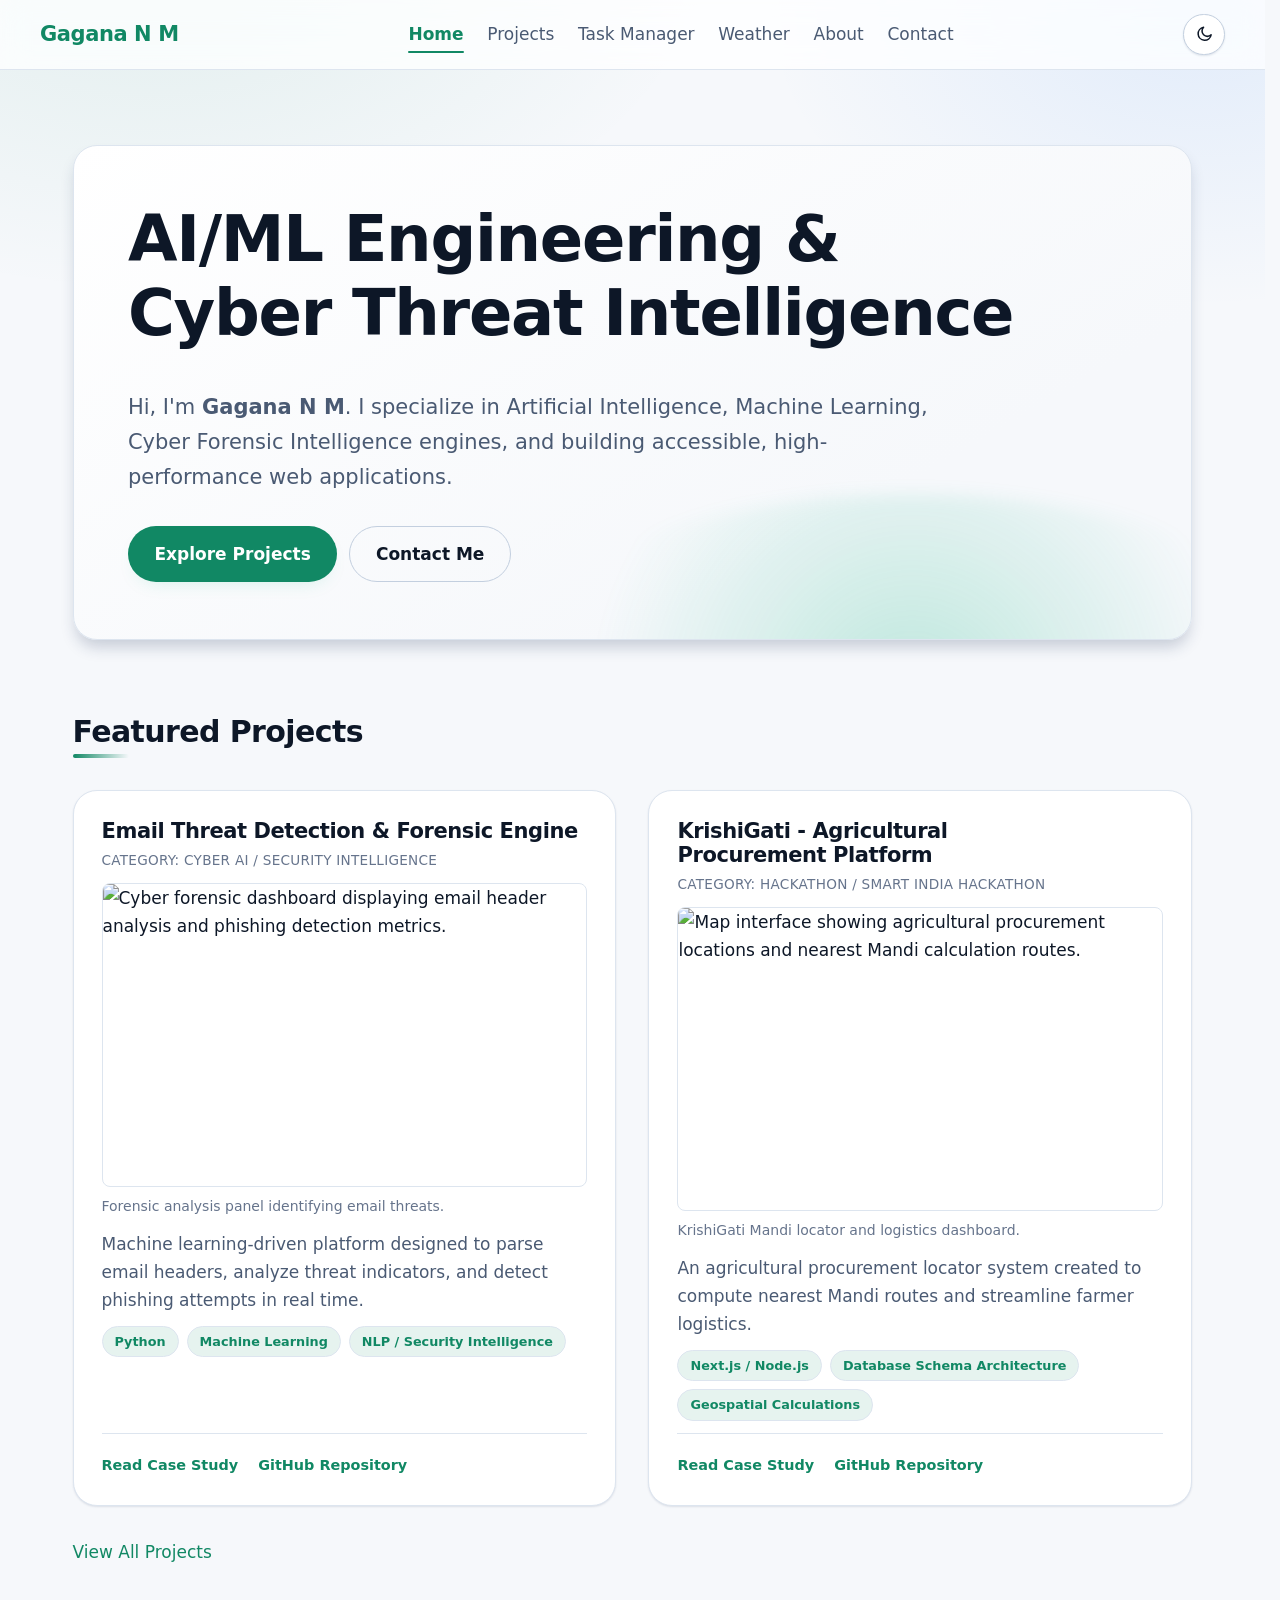
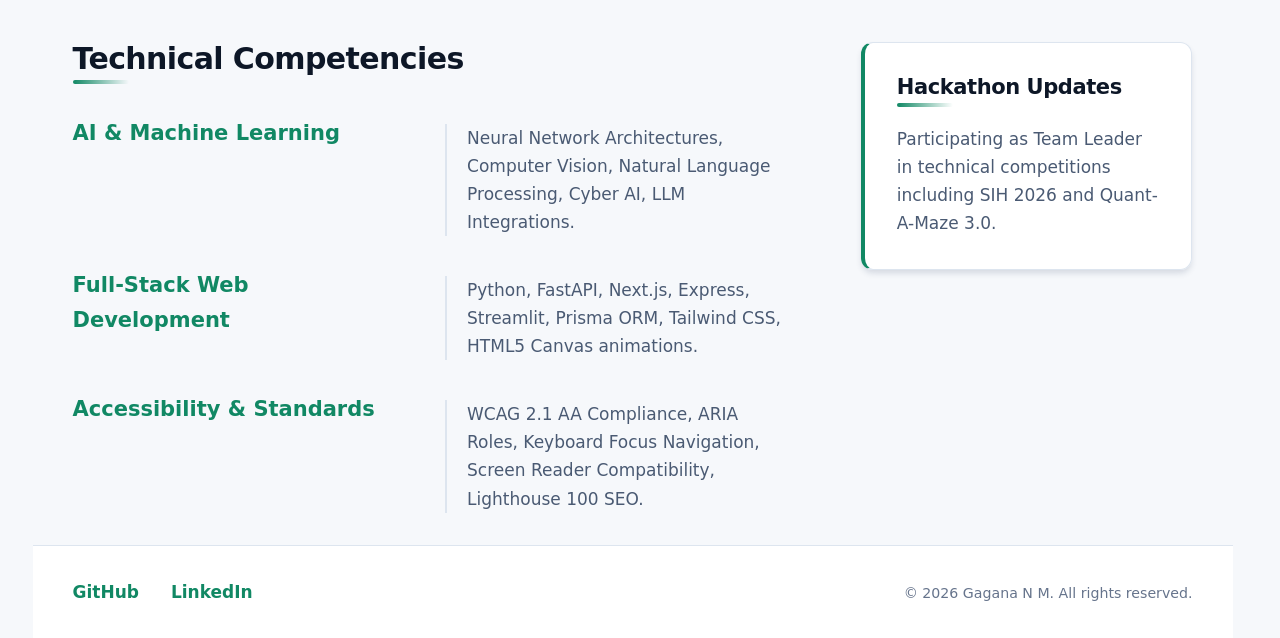
==== commit 18bdd960: "Add Weather Dashboard and Task Manager Weather dashboard (weather.html, weather.js): real-time condi" ====
--- a/index.html
+++ b/index.html
@@ -1,194 +1,195 @@
-<!DOCTYPE html>
-<html lang="en" dir="ltr">
-<head>
-  <meta charset="UTF-8">
-  <meta name="viewport" content="width=device-width, initial-scale=1.0">
-  
-  <!-- Primary Meta Tags -->
-  <title>Gagana N M | AI/ML & Cyber Security Engineering Portfolio</title>
-  <meta name="title" content="Gagana N M | AI/ML & Cyber Security Engineering Portfolio">
-  <meta name="description" content="Official portfolio of Gagana N M, an AI/ML Engineering student specializing in machine learning models, cybersecurity threat intelligence, and accessible web engineering.">
-  <meta name="keywords" content="Gagana N M, AI/ML Engineer, Cyber AI, Machine Learning, Web Accessibility, WCAG, HTML5 Portfolio">
-  <meta name="author" content="Gagana N M">
-  <meta name="robots" content="index, follow">
-
-  <!-- Open Graph / Facebook -->
-  <meta property="og:type" content="website">
-  <meta property="og:url" content="https://www.gagananm.dev/">
-  <meta property="og:title" content="Gagana N M | AI/ML & Cyber Security Engineering Portfolio">
-  <meta property="og:description" content="Exploring artificial intelligence, cyber forensic intelligence engines, and accessible full-stack software.">
-  <meta property="og:image" content="https://www.gagananm.dev/images/og-preview.jpg">
-
-  <!-- Twitter -->
-  <meta property="twitter:card" content="summary_large_image">
-  <meta property="twitter:url" content="https://www.gagananm.dev/">
-  <meta property="twitter:title" content="Gagana N M | AI/ML & Cyber Security Portfolio">
-  <meta property="twitter:description" content="Exploring artificial intelligence, cyber forensic intelligence engines, and accessible full-stack software.">
-  <meta property="twitter:image" content="https://www.gagananm.dev/images/og-preview.jpg">
-
-  <!-- Canonical URL -->
-  <link rel="canonical" href="https://www.gagananm.dev/">
-
-  <!-- Structured Data (JSON-LD) for SEO -->
-  <script type="application/ld+json">
-  {
-    "@context": "https://schema.org",
-    "@type": "Person",
-    "name": "Gagana N M",
-    "jobTitle": "AI/ML Engineering Student",
-    "url": "https://www.gaganapm.dev",
-    "sameAs": [
-      "https://github.com",
-      "https://linkedin.com"
-    ],
-    "knowsAbout": ["Artificial Intelligence", "Machine Learning", "Cyber AI", "Web Development", "Accessibility (WCAG)"]
-  }
-  </script>
-  <link rel="stylesheet" href="style.css">
-</head>
-<body>
-
-  <!-- Skip Link for Keyboard & Screen Reader Users -->
-  <a href="#main-content" class="skip-link">Skip to main content</a>
-
-  <!-- Header Landmark -->
-  <header role="banner">
-    <nav aria-label="Main Navigation">
-      <a href="index.html" aria-current="page">
-        <strong>Gagana N M</strong>
-      </a>
-      <ul>
-        <li><a href="index.html" aria-current="page">Home</a></li>
-        <li><a href="project.html">Projects</a></li>
-        <li><a href="todo.html">Task Manager</a></li>
-        <li><a href="about.html">About</a></li>
-        <li><a href="contact.html">Contact</a></li>
-      </ul>
-
-      <!-- Light / dark mode switch: swaps CSS custom properties on <html> -->
-      <button type="button" class="theme-toggle" id="theme-toggle"
-        aria-label="Switch to light theme" aria-pressed="false" title="Toggle colour theme">
-        <svg class="icon icon-sun" viewBox="0 0 24 24" fill="none" stroke="currentColor"
-          stroke-width="2" stroke-linecap="round" aria-hidden="true" focusable="false">
-          <circle cx="12" cy="12" r="4.5"></circle>
-          <path d="M12 1.5v2.5M12 20v2.5M4.2 4.2l1.8 1.8M18 18l1.8 1.8M1.5 12H4M20 12h2.5M4.2 19.8L6 18M18 6l1.8-1.8"></path>
-        </svg>
-        <svg class="icon icon-moon" viewBox="0 0 24 24" fill="none" stroke="currentColor"
-          stroke-width="2" stroke-linecap="round" stroke-linejoin="round" aria-hidden="true" focusable="false">
-          <path d="M21 12.8A8.5 8.5 0 1 1 11.2 3a6.6 6.6 0 0 0 9.8 9.8z"></path>
-        </svg>
-      </button>
-    </nav>
-  </header>
-
-  <!-- Main Content Landmark -->
-  <main id="main-content" tabindex="-1">
-    
-    <!-- Hero Section -->
-    <section aria-labelledby="hero-heading">
-      <h1 id="hero-heading">AI/ML Engineering &amp; Cyber Threat Intelligence</h1>
-      <p>
-        Hi, I'm <strong>Gagana N M</strong>. I specialize in Artificial Intelligence, Machine Learning, Cyber Forensic Intelligence engines, and building accessible, high-performance web applications.
-      </p>
-      <div>
-        <a href="project.html">Explore Projects</a>
-        <a href="contact.html">Contact Me</a>
-      </div>
-    </section>
-
-    <!-- Featured Projects Section -->
-    <section aria-labelledby="featured-projects-heading">
-      <h2 id="featured-projects-heading">Featured Projects</h2>
-      
-      <div>
-        <!-- Project Item 1 -->
-        <article aria-labelledby="project1-title">
-          <header>
-            <h3 id="project1-title">Email Threat Detection &amp; Forensic Engine</h3>
-            <p><small>Category: Cyber AI / Security Intelligence</small></p>
-          </header>
-          <figure>
-            <img src="https://copilot.microsoft.com/th/id/BCO.30face2b-c6ba-4320-8369-9a885177c95b.png" alt="Cyber forensic dashboard displaying email header analysis and phishing detection metrics." width="600" height="400" loading="lazy">
-            <figcaption>Forensic analysis panel identifying email threats.</figcaption>
-          </figure>
-          <p>Machine learning-driven platform designed to parse email headers, analyze threat indicators, and detect phishing attempts in real time.</p>
-          <ul>
-            <li>Python</li>
-            <li>Machine Learning</li>
-            <li>NLP / Security Intelligence</li>
-          </ul>
-          <footer>
-            <a href="project.html#email-threat" aria-label="Read case study for Email Threat Detection Engine">Read Case Study</a>
-            <a href="https://github.com" rel="external noopener noreferrer" target="_blank" aria-label="View source code on GitHub (opens in a new tab)">GitHub Repository</a>
-          </footer>
-        </article>
-
-        <!-- Project Item 2 -->
-        <article aria-labelledby="project2-title">
-          <header>
-            <h3 id="project2-title">KrishiGati - Agricultural Procurement Platform</h3>
-            <p><small>Category: Hackathon / Smart India Hackathon</small></p>
-          </header>
-          <figure>
-            <img src="https://copilot.microsoft.com/th/id/BCO.b3f1128c-bb2e-454a-a1b5-0023a5624911.png" alt="Map interface showing agricultural procurement locations and nearest Mandi calculation routes." width="600" height="400" loading="lazy">
-            <figcaption>KrishiGati Mandi locator and logistics dashboard.</figcaption>
-          </figure>
-          <p>An agricultural procurement locator system created to compute nearest Mandi routes and streamline farmer logistics.</p>
-          <ul>
-            <li>Next.js / Node.js</li>
-            <li>Database Schema Architecture</li>
-            <li>Geospatial Calculations</li>
-          </ul>
-          <footer>
-            <a href="project.html#krishigati" aria-label="Read case study for KrishiGati Platform">Read Case Study</a>
-            <a href="https://github.com" rel="external noopener noreferrer" target="_blank" aria-label="View source code on GitHub (opens in a new tab)">GitHub Repository</a>
-          </footer>
-        </article>
-      </div>
-
-      <footer>
-        <a href="project.html">View All Projects</a>
-      </footer>
-    </section>
-
-    <!-- Core Competencies -->
-    <section aria-labelledby="skills-heading">
-      <h2 id="skills-heading">Technical Competencies</h2>
-      <dl>
-        <dt>AI &amp; Machine Learning</dt>
-        <dd>Neural Network Architectures, Computer Vision, Natural Language Processing, Cyber AI, LLM Integrations.</dd>
-
-        <dt>Full-Stack Web Development</dt>
-        <dd>Python, FastAPI, Next.js, Express, Streamlit, Prisma ORM, Tailwind CSS, HTML5 Canvas animations.</dd>
-
-        <dt>Accessibility &amp; Standards</dt>
-        <dd>WCAG 2.1 AA Compliance, ARIA Roles, Keyboard Focus Navigation, Screen Reader Compatibility, Lighthouse 100 SEO.</dd>
-      </dl>
-    </section>
-
-    <!--
-      Sidebar Landmark.
-      Deliberately nested inside <main> so it can participate in the page
-      grid's sidebar track. Grid items must be children of the grid container,
-      and <aside> stays a valid complementary landmark here regardless.
-    -->
-    <aside aria-label="Recent Highlights">
-      <h2>Hackathon Updates</h2>
-      <p>Participating as Team Leader in technical competitions including SIH 2026 and Quant-A-Maze 3.0.</p>
-    </aside>
-
-  </main>
-
-  <!-- Footer Landmark -->
-  <footer role="contentinfo">
-    <nav aria-label="Footer Social Links">
-      <ul>
-        <li><a href="https://github.com" rel="external noopener noreferrer" target="_blank" aria-label="GitHub Profile (opens in a new tab)">GitHub</a></li>
-        <li><a href="https://linkedin.com" rel="external noopener noreferrer" target="_blank" aria-label="LinkedIn Profile (opens in a new tab)">LinkedIn</a></li>
-      </ul>
-    </nav>
-    <p><small>&copy; <time datetime="2026">2026</time> Gagana N M. All rights reserved.</small></p>
-  </footer>
-
-</body>
+<!DOCTYPE html>
+<html lang="en" dir="ltr">
+<head>
+  <meta charset="UTF-8">
+  <meta name="viewport" content="width=device-width, initial-scale=1.0">
+  
+  <!-- Primary Meta Tags -->
+  <title>Gagana N M | AI/ML & Cyber Security Engineering Portfolio</title>
+  <meta name="title" content="Gagana N M | AI/ML & Cyber Security Engineering Portfolio">
+  <meta name="description" content="Official portfolio of Gagana N M, an AI/ML Engineering student specializing in machine learning models, cybersecurity threat intelligence, and accessible web engineering.">
+  <meta name="keywords" content="Gagana N M, AI/ML Engineer, Cyber AI, Machine Learning, Web Accessibility, WCAG, HTML5 Portfolio">
+  <meta name="author" content="Gagana N M">
+  <meta name="robots" content="index, follow">
+
+  <!-- Open Graph / Facebook -->
+  <meta property="og:type" content="website">
+  <meta property="og:url" content="https://www.gagananm.dev/">
+  <meta property="og:title" content="Gagana N M | AI/ML & Cyber Security Engineering Portfolio">
+  <meta property="og:description" content="Exploring artificial intelligence, cyber forensic intelligence engines, and accessible full-stack software.">
+  <meta property="og:image" content="https://www.gagananm.dev/images/og-preview.jpg">
+
+  <!-- Twitter -->
+  <meta property="twitter:card" content="summary_large_image">
+  <meta property="twitter:url" content="https://www.gagananm.dev/">
+  <meta property="twitter:title" content="Gagana N M | AI/ML & Cyber Security Portfolio">
+  <meta property="twitter:description" content="Exploring artificial intelligence, cyber forensic intelligence engines, and accessible full-stack software.">
+  <meta property="twitter:image" content="https://www.gagananm.dev/images/og-preview.jpg">
+
+  <!-- Canonical URL -->
+  <link rel="canonical" href="https://www.gagananm.dev/">
+
+  <!-- Structured Data (JSON-LD) for SEO -->
+  <script type="application/ld+json">
+  {
+    "@context": "https://schema.org",
+    "@type": "Person",
+    "name": "Gagana N M",
+    "jobTitle": "AI/ML Engineering Student",
+    "url": "https://www.gaganapm.dev",
+    "sameAs": [
+      "https://github.com",
+      "https://linkedin.com"
+    ],
+    "knowsAbout": ["Artificial Intelligence", "Machine Learning", "Cyber AI", "Web Development", "Accessibility (WCAG)"]
+  }
+  </script>
+  <link rel="stylesheet" href="style.css">
+</head>
+<body>
+
+  <!-- Skip Link for Keyboard & Screen Reader Users -->
+  <a href="#main-content" class="skip-link">Skip to main content</a>
+
+  <!-- Header Landmark -->
+  <header role="banner">
+    <nav aria-label="Main Navigation">
+      <a href="index.html" aria-current="page">
+        <strong>Gagana N M</strong>
+      </a>
+      <ul>
+        <li><a href="index.html" aria-current="page">Home</a></li>
+        <li><a href="project.html">Projects</a></li>
+        <li><a href="todo.html">Task Manager</a></li>
+        <li><a href="weather.html">Weather</a></li>
+        <li><a href="about.html">About</a></li>
+        <li><a href="contact.html">Contact</a></li>
+      </ul>
+
+      <!-- Light / dark mode switch: swaps CSS custom properties on <html> -->
+      <button type="button" class="theme-toggle" id="theme-toggle"
+        aria-label="Switch to light theme" aria-pressed="false" title="Toggle colour theme">
+        <svg class="icon icon-sun" viewBox="0 0 24 24" fill="none" stroke="currentColor"
+          stroke-width="2" stroke-linecap="round" aria-hidden="true" focusable="false">
+          <circle cx="12" cy="12" r="4.5"></circle>
+          <path d="M12 1.5v2.5M12 20v2.5M4.2 4.2l1.8 1.8M18 18l1.8 1.8M1.5 12H4M20 12h2.5M4.2 19.8L6 18M18 6l1.8-1.8"></path>
+        </svg>
+        <svg class="icon icon-moon" viewBox="0 0 24 24" fill="none" stroke="currentColor"
+          stroke-width="2" stroke-linecap="round" stroke-linejoin="round" aria-hidden="true" focusable="false">
+          <path d="M21 12.8A8.5 8.5 0 1 1 11.2 3a6.6 6.6 0 0 0 9.8 9.8z"></path>
+        </svg>
+      </button>
+    </nav>
+  </header>
+
+  <!-- Main Content Landmark -->
+  <main id="main-content" tabindex="-1">
+    
+    <!-- Hero Section -->
+    <section aria-labelledby="hero-heading">
+      <h1 id="hero-heading">AI/ML Engineering &amp; Cyber Threat Intelligence</h1>
+      <p>
+        Hi, I'm <strong>Gagana N M</strong>. I specialize in Artificial Intelligence, Machine Learning, Cyber Forensic Intelligence engines, and building accessible, high-performance web applications.
+      </p>
+      <div>
+        <a href="project.html">Explore Projects</a>
+        <a href="contact.html">Contact Me</a>
+      </div>
+    </section>
+
+    <!-- Featured Projects Section -->
+    <section aria-labelledby="featured-projects-heading">
+      <h2 id="featured-projects-heading">Featured Projects</h2>
+      
+      <div>
+        <!-- Project Item 1 -->
+        <article aria-labelledby="project1-title">
+          <header>
+            <h3 id="project1-title">Email Threat Detection &amp; Forensic Engine</h3>
+            <p><small>Category: Cyber AI / Security Intelligence</small></p>
+          </header>
+          <figure>
+            <img src="https://copilot.microsoft.com/th/id/BCO.30face2b-c6ba-4320-8369-9a885177c95b.png" alt="Cyber forensic dashboard displaying email header analysis and phishing detection metrics." width="600" height="400" loading="lazy">
+            <figcaption>Forensic analysis panel identifying email threats.</figcaption>
+          </figure>
+          <p>Machine learning-driven platform designed to parse email headers, analyze threat indicators, and detect phishing attempts in real time.</p>
+          <ul>
+            <li>Python</li>
+            <li>Machine Learning</li>
+            <li>NLP / Security Intelligence</li>
+          </ul>
+          <footer>
+            <a href="project.html#email-threat" aria-label="Read case study for Email Threat Detection Engine">Read Case Study</a>
+            <a href="https://github.com" rel="external noopener noreferrer" target="_blank" aria-label="View source code on GitHub (opens in a new tab)">GitHub Repository</a>
+          </footer>
+        </article>
+
+        <!-- Project Item 2 -->
+        <article aria-labelledby="project2-title">
+          <header>
+            <h3 id="project2-title">KrishiGati - Agricultural Procurement Platform</h3>
+            <p><small>Category: Hackathon / Smart India Hackathon</small></p>
+          </header>
+          <figure>
+            <img src="https://copilot.microsoft.com/th/id/BCO.b3f1128c-bb2e-454a-a1b5-0023a5624911.png" alt="Map interface showing agricultural procurement locations and nearest Mandi calculation routes." width="600" height="400" loading="lazy">
+            <figcaption>KrishiGati Mandi locator and logistics dashboard.</figcaption>
+          </figure>
+          <p>An agricultural procurement locator system created to compute nearest Mandi routes and streamline farmer logistics.</p>
+          <ul>
+            <li>Next.js / Node.js</li>
+            <li>Database Schema Architecture</li>
+            <li>Geospatial Calculations</li>
+          </ul>
+          <footer>
+            <a href="project.html#krishigati" aria-label="Read case study for KrishiGati Platform">Read Case Study</a>
+            <a href="https://github.com" rel="external noopener noreferrer" target="_blank" aria-label="View source code on GitHub (opens in a new tab)">GitHub Repository</a>
+          </footer>
+        </article>
+      </div>
+
+      <footer>
+        <a href="project.html">View All Projects</a>
+      </footer>
+    </section>
+
+    <!-- Core Competencies -->
+    <section aria-labelledby="skills-heading">
+      <h2 id="skills-heading">Technical Competencies</h2>
+      <dl>
+        <dt>AI &amp; Machine Learning</dt>
+        <dd>Neural Network Architectures, Computer Vision, Natural Language Processing, Cyber AI, LLM Integrations.</dd>
+
+        <dt>Full-Stack Web Development</dt>
+        <dd>Python, FastAPI, Next.js, Express, Streamlit, Prisma ORM, Tailwind CSS, HTML5 Canvas animations.</dd>
+
+        <dt>Accessibility &amp; Standards</dt>
+        <dd>WCAG 2.1 AA Compliance, ARIA Roles, Keyboard Focus Navigation, Screen Reader Compatibility, Lighthouse 100 SEO.</dd>
+      </dl>
+    </section>
+
+    <!--
+      Sidebar Landmark.
+      Deliberately nested inside <main> so it can participate in the page
+      grid's sidebar track. Grid items must be children of the grid container,
+      and <aside> stays a valid complementary landmark here regardless.
+    -->
+    <aside aria-label="Recent Highlights">
+      <h2>Hackathon Updates</h2>
+      <p>Participating as Team Leader in technical competitions including SIH 2026 and Quant-A-Maze 3.0.</p>
+    </aside>
+
+  </main>
+
+  <!-- Footer Landmark -->
+  <footer role="contentinfo">
+    <nav aria-label="Footer Social Links">
+      <ul>
+        <li><a href="https://github.com" rel="external noopener noreferrer" target="_blank" aria-label="GitHub Profile (opens in a new tab)">GitHub</a></li>
+        <li><a href="https://linkedin.com" rel="external noopener noreferrer" target="_blank" aria-label="LinkedIn Profile (opens in a new tab)">LinkedIn</a></li>
+      </ul>
+    </nav>
+    <p><small>&copy; <time datetime="2026">2026</time> Gagana N M. All rights reserved.</small></p>
+  </footer>
+
+</body>
 </html>
--- a/style.css
+++ b/style.css
@@ -1,1498 +1,1919 @@
-/* ==========================================================================
-   GAGANA N M — PORTFOLIO STYLESHEET
-   Architecture:
-     1.  Design Tokens (custom properties) + Light/Dark theme
-     2.  Base & Accessibility styles
-     3.  Navigation & Header (Flexbox)
-     4.  Main content & page shell (CSS Grid)
-     5.  Page-specific components (hero, cards, forms, timeline)
-     6.  Footer
-     7.  Responsive breakpoints (mobile-first)
-     8.  User preferences (reduced motion, print)
-   ========================================================================== */
-
-/* ==========================================================================
-   1. DESIGN TOKENS — CUSTOM PROPERTIES
-   Every colour, size, radius and easing used below is declared once here,
-   which is what makes runtime theme switching a single-attribute change.
-   ========================================================================== */
-
-:root {
-  /* Tells the UA which palette form controls & scrollbars should use */
-  color-scheme: dark;
-
-  /* --- Brand accent (theme-independent hue, derived shades) --- */
-  --brand-hue: 162;
-  --accent: hsl(var(--brand-hue) 84% 40%);
-  --accent-hover: hsl(var(--brand-hue) 84% 48%);
-  --accent-soft: hsl(var(--brand-hue) 84% 40% / 0.14);
-  --accent-glow: hsl(var(--brand-hue) 84% 45% / 0.35);
-  --accent-contrast: #ffffff;
-
-  /* --- Surfaces (dark defaults) --- */
-  --bg-primary: #070b14;
-  --bg-secondary: #0f1626;
-  --bg-surface: #1b2438;
-  --bg-elevated: #141d30;
-  --glass: rgb(15 22 38 / 0.72);
-  --border-color: #1f2b42;
-  --border-strong: #2c3a56;
-
-  /* --- Text --- */
-  --text-primary: #f3f6fb;
-  --text-secondary: #9aa7bd;
-  --text-muted: #6b7891;
-
-  /* Typography & Layout */
-  --font-main: system-ui, -apple-system, BlinkMacSystemFont, 'Segoe UI', Roboto, Oxygen, Ubuntu, Cantarell, sans-serif;
-  --max-width: 1200px;
-  --gutter: clamp(1rem, 0.5rem + 2.5vw, 2.5rem);
-
-  /* Fluid type scale — scales smoothly between mobile and desktop
-     with no breakpoint required (min, preferred, max) */
-  --step-0: clamp(0.95rem, 0.9rem + 0.25vw, 1.0625rem);
-  --step-1: clamp(1.125rem, 1.05rem + 0.4vw, 1.3125rem);
-  --step-2: clamp(1.4rem, 1.2rem + 0.9vw, 1.875rem);
-  --step-3: clamp(1.85rem, 1.4rem + 2.1vw, 3rem);
-  --step-4: clamp(2.2rem, 1.5rem + 3.4vw, 4rem);
-
-  /* Spacing scale */
-  --space-xs: 0.375rem;
-  --space-sm: 0.75rem;
-  --space-md: 1.25rem;
-  --space-lg: 2rem;
-  --space-xl: clamp(2.5rem, 1.5rem + 4vw, 5rem);
-
-  /* Utilities */
-  --radius-sm: 0.375rem;
-  --radius-md: 0.5rem;
-  --radius-lg: 0.75rem;
-  --radius-xl: 1.5rem;
-  --radius-pill: 999px;
-  --shadow-sm: 0 1px 2px 0 rgba(0, 0, 0, 0.5);
-  --shadow-md: 0 4px 6px -1px rgba(0, 0, 0, 0.3);
-  --shadow-lg: 0 10px 15px -3px rgba(0, 0, 0, 0.4);
-  --ring: 0 0 0 3px var(--accent-soft);
-  --ease: cubic-bezier(0.4, 0, 0.2, 1);
-  --transition: all 0.3s var(--ease);
-
-  /* --- Priority semantics (shared by the task manager) --- */
-  --priority-high: hsl(0 72% 51%);
-  --priority-high-soft: hsl(0 72% 51% / 0.16);
-  --priority-medium: hsl(38 92% 50%);
-  --priority-medium-soft: hsl(38 92% 50% / 0.16);
-  --priority-low: hsl(199 89% 48%);
-  --priority-low-soft: hsl(199 89% 48% / 0.16);
-
-  --danger: hsl(0 72% 51%);
-  --danger-soft: hsl(0 72% 51% / 0.14);
-}
-
-/* ==========================================================================
-   1b. LIGHT THEME
-   Two routes, both driven purely by swapping custom-property values:
-     a) Automatic  -> the OS/browser `prefers-color-scheme` media feature
-     b) Manual     -> [data-theme="light"] set on <html> by the toggle button
-   ========================================================================== */
-@media (prefers-color-scheme: light) {
-  :root:not([data-theme='dark']) {
-    color-scheme: light;
-
-    --accent: hsl(var(--brand-hue) 78% 30%);
-    --accent-hover: hsl(var(--brand-hue) 78% 24%);
-    --accent-soft: hsl(var(--brand-hue) 78% 30% / 0.1);
-    --accent-glow: hsl(var(--brand-hue) 78% 40% / 0.25);
-
-    --bg-primary: #f6f8fb;
-    --bg-secondary: #ffffff;
-    --bg-surface: #eef2f8;
-    --bg-elevated: #ffffff;
-    --glass: rgb(255 255 255 / 0.78);
-    --border-color: #dde5ef;
-    --border-strong: #c3cfdf;
-
-    --text-primary: #0d1727;
-    --text-secondary: #4a5a73;
-    --text-muted: #66748c;
-
-    --shadow-sm: 0 1px 2px 0 rgba(30, 50, 90, 0.12);
-    --shadow-md: 0 4px 6px -1px rgba(30, 50, 90, 0.16);
-    --shadow-lg: 0 10px 15px -3px rgba(30, 50, 90, 0.22);
-  }
-}
-
-/* Manual override — always wins over the system preference */
-:root[data-theme='light'] {
-  color-scheme: light;
-
-  --accent: hsl(var(--brand-hue) 78% 30%);
-  --accent-hover: hsl(var(--brand-hue) 78% 24%);
-  --accent-soft: hsl(var(--brand-hue) 78% 30% / 0.1);
-  --accent-glow: hsl(var(--brand-hue) 78% 40% / 0.25);
-
-  --bg-primary: #f6f8fb;
-  --bg-secondary: #ffffff;
-  --bg-surface: #eef2f8;
-  --bg-elevated: #ffffff;
-  --glass: rgb(255 255 255 / 0.78);
-  --border-color: #dde5ef;
-  --border-strong: #c3cfdf;
-
-  --text-primary: #0d1727;
-  --text-secondary: #4a5a73;
-  --text-muted: #66748c;
-
-  /* Darker priority shades so they hold AA contrast on white */
-  --priority-high: hsl(0 72% 42%);
-  --priority-medium: hsl(32 90% 36%);
-  --priority-low: hsl(205 90% 34%);
-  --danger: hsl(0 72% 42%);
-
-  --shadow-sm: 0 1px 2px 0 rgba(30, 50, 90, 0.12);
-  --shadow-md: 0 4px 6px -1px rgba(30, 50, 90, 0.16);
-  --shadow-lg: 0 10px 15px -3px rgba(30, 50, 90, 0.22);
-}
-
-/* Mirror that palette when light mode is chosen automatically by the OS */
-@media (prefers-color-scheme: light) {
-  :root:not([data-theme='dark']) {
-    --priority-high: hsl(0 72% 42%);
-    --priority-medium: hsl(32 90% 36%);
-    --priority-low: hsl(205 90% 34%);
-    --danger: hsl(0 72% 42%);
-  }
-}
-
-/* ==========================================================================
-   2. BASE & ACCESSIBILITY STYLES
-   ========================================================================== */
-*, *::before, *::after {
-  box-sizing: border-box;
-  margin: 0;
-  padding: 0;
-}
-
-html {
-  scroll-behavior: smooth;
-  -webkit-text-size-adjust: 100%;
-  scrollbar-gutter: stable;
-  font-size: 100%;
-}
-
-body {
-  font-family: var(--font-main);
-  font-size: var(--step-0);
-  background-color: var(--bg-primary);
-  color: var(--text-primary);
-  line-height: 1.65;
-  min-height: 100vh;
-  min-height: 100svh;
-  display: flex;
-  flex-direction: column;
-
-  /* Advanced: layered radial "mesh" gradient for depth, pinned to viewport */
-  background-image:
-    radial-gradient(60rem 40rem at 12% -10%, var(--accent-soft), transparent 60%),
-    radial-gradient(50rem 35rem at 95% 0%, hsl(215 90% 55% / 0.10), transparent 55%);
-  background-attachment: fixed;
-  background-repeat: no-repeat;
-
-  transition: background-color var(--transition), color var(--transition);
-}
-
-/* Text gradient utility: paints text with a gradient via background-clip */
-.gradient-text {
-  background-image: linear-gradient(
-    100deg,
-    var(--text-primary) 20%,
-    var(--accent) 85%
-  );
-  -webkit-background-clip: text;
-  background-clip: text;
-  color: transparent;
-}
-
-/* Accessibility: Skip Link & Focus States */
-.skip-link {
-  position: absolute;
-  top: -100px;
-  left: 1rem;
-  background: var(--accent);
-  color: #ffffff;
-  padding: 0.75rem 1.25rem;
-  z-index: 1000;
-  border-radius: var(--radius-sm);
-  font-weight: 600;
-  text-decoration: none;
-  transition: top 0.2s ease;
-}
-
-.skip-link:focus {
-  top: 1rem;
-}
-
-:focus-visible {
-  outline: 2px solid var(--accent-hover);
-  outline-offset: 4px;
-}
-
-.visually-hidden {
-  position: absolute;
-  width: 1px;
-  height: 1px;
-  padding: 0;
-  margin: -1px;
-  overflow: hidden;
-  clip: rect(0, 0, 0, 0);
-  white-space: nowrap;
-  border: 0;
-}
-
-/* Base Elements */
-img {
-  max-width: 100%;
-  height: auto;
-  display: block;
-  border-radius: var(--radius-md);
-}
-
-a {
-  color: var(--accent);
-  text-decoration: none;
-  text-underline-offset: 0.2em;
-  transition: var(--transition);
-}
-
-a:hover {
-  color: var(--accent-hover);
-}
-
-ul {
-  list-style: none;
-}
-
-/* Fluid, balanced headings */
-h1,
-h2,
-h3 {
-  line-height: 1.15;
-  text-wrap: balance;
-  letter-spacing: -0.02em;
-}
-
-h1 {
-  font-size: var(--step-4);
-  margin-bottom: var(--space-md);
-}
-
-h3 {
-  font-size: var(--step-1);
-  margin-bottom: var(--space-xs);
-}
-
-/* Heading rhythm on text blocks */
-main > header p,
-section > p {
-  color: var(--text-secondary);
-}
-
-/* ==========================================================================
-   3. NAVIGATION & HEADER
-   ========================================================================== */
-header[role="banner"] {
-  position: sticky;
-  top: 0;
-  z-index: 100;
-  background-color: var(--glass);
-  -webkit-backdrop-filter: blur(14px) saturate(160%);
-  backdrop-filter: blur(14px) saturate(160%);
-  border-bottom: 1px solid var(--border-color);
-  padding: 0.85rem var(--gutter);
-  transition: background-color var(--transition), border-color var(--transition);
-}
-
-/* Flexbox: logo left, nav links right, toggle pinned at the end */
-nav[aria-label="Main Navigation"] {
-  max-width: var(--max-width);
-  margin-inline: auto;
-  display: flex;
-  flex-wrap: wrap;
-  align-items: center;
-  justify-content: space-between;
-  gap: var(--space-sm);
-}
-
-nav[aria-label="Main Navigation"] > a:hover {
-  text-decoration: none;
-}
-
-nav[aria-label="Main Navigation"] strong {
-  font-size: var(--step-1);
-  letter-spacing: -0.02em;
-}
-
-nav[aria-label="Main Navigation"] ul {
-  display: flex;
-  flex-wrap: wrap;
-  gap: clamp(0.85rem, 0.2rem + 1.6vw, 1.75rem);
-  align-items: center;
-}
-
-/* Nav links carry an animated ::after underline indicator */
-nav[aria-label="Main Navigation"] ul a {
-  position: relative;
-  display: inline-block;
-  padding-block: 0.15rem;
-  color: var(--text-secondary);
-  font-weight: 500;
-}
-
-nav[aria-label="Main Navigation"] ul a::after {
-  content: '';
-  position: absolute;
-  left: 0;
-  bottom: -0.15rem;
-  width: 100%;
-  height: 2px;
-  border-radius: var(--radius-pill);
-  background-color: var(--accent);
-  transform: scaleX(0);
-  transform-origin: left center;
-  transition: transform var(--transition);
-}
-
-nav[aria-label="Main Navigation"] ul a:hover,
-nav[aria-label="Main Navigation"] ul a[aria-current="page"] {
-  color: var(--accent);
-  text-decoration: none;
-}
-
-nav[aria-label="Main Navigation"] ul a:hover::after,
-nav[aria-label="Main Navigation"] ul a[aria-current="page"]::after {
-  transform: scaleX(1);
-}
-
-nav[aria-label="Main Navigation"] ul a[aria-current="page"] {
-  font-weight: 600;
-}
-
-/* --- Theme toggle: Flexbox centering inside a fixed-size pill --- */
-.theme-toggle {
-  display: inline-flex;
-  align-items: center;
-  justify-content: center;
-  width: 2.6rem;
-  height: 2.6rem;
-  flex: 0 0 auto;
-  padding: 0;
-  font: inherit;
-  cursor: pointer;
-  color: var(--text-primary);
-  background-color: var(--bg-secondary);
-  border: 1px solid var(--border-strong);
-  border-radius: var(--radius-pill);
-  box-shadow: var(--shadow-sm);
-  transition: var(--transition);
-}
-
-.theme-toggle:hover {
-  color: var(--accent);
-  border-color: var(--accent);
-  transform: translateY(-2px);
-  box-shadow: var(--shadow-md);
-}
-
-.theme-toggle:active {
-  transform: translateY(0);
-}
-
-.theme-toggle .icon {
-  display: block;
-  width: 1.15rem;
-  height: 1.15rem;
-  transition: transform 0.5s var(--ease);
-}
-
-.theme-toggle:hover .icon {
-  transform: rotate(25deg) scale(1.08);
-}
-
-/* Swap the painted icon according to the resolved theme */
-.theme-toggle .icon-moon,
-:root[data-theme="light"] .theme-toggle .icon-sun {
-  display: none;
-}
-
-:root[data-theme="light"] .theme-toggle .icon-moon {
-  display: block;
-}
-
-@media (prefers-color-scheme: light) {
-  :root:not([data-theme="dark"]) .theme-toggle .icon-sun,
-  :root:not([data-theme="dark"]) .theme-toggle .icon-moon {
-    display: none;
-  }
-
-  :root:not([data-theme="dark"]) .theme-toggle .icon-moon {
-    display: block;
-  }
-}
-
-/* ==========================================================================
-   4. MAIN CONTENT & PAGE SHELL
-   `main` is a CSS Grid container: mobile shows a single column, and from the
-   tablet breakpoint upward it becomes a two-dimensional content + sidebar grid.
-   ========================================================================== */
-main {
-  flex: 1 1 auto;
-  width: 100%;
-  max-width: var(--max-width);
-  margin-inline: auto;
-  padding: var(--space-xl) var(--gutter) var(--space-lg);
-  display: grid;
-  grid-template-columns: 1fr;
-  gap: var(--space-xl);
-  align-content: start;
-}
-
-/* Prevents long content from blowing out grid tracks */
-section,
-article {
-  min-width: 0;
-}
-
-h2 {
-  font-size: var(--step-2);
-  margin-bottom: var(--space-lg);
-  position: relative;
-  display: inline-block;
-  padding-bottom: 0.5rem;
-}
-
-h2::after {
-  content: '';
-  position: absolute;
-  bottom: 0;
-  left: 0;
-  width: 3.5rem;
-  height: 4px;
-  border-radius: var(--radius-pill);
-  background: linear-gradient(90deg, var(--accent), transparent);
-}
-
-/* ==========================================================================
-   5. PAGE-SPECIFIC COMPONENTS
-   ========================================================================== */
-
-/* --- Hero Section: Flexbox column, centered on the block axis --- */
-section[aria-labelledby="hero-heading"] {
-  display: flex;
-  flex-direction: column;
-  justify-content: center;
-  align-items: flex-start;
-  gap: var(--space-md);
-  min-height: 55svh;
-  padding: clamp(1.5rem, 1rem + 3vw, 3.5rem);
-  border: 1px solid var(--border-color);
-  border-radius: var(--radius-xl);
-  background: linear-gradient(150deg, var(--bg-secondary), var(--bg-primary) 72%);
-  box-shadow: var(--shadow-lg);
-  position: relative;
-  overflow: hidden;
-}
-
-/* Advanced: decorative glow generated purely in CSS (no image asset) */
-section[aria-labelledby="hero-heading"]::before {
-  content: '';
-  position: absolute;
-  inset: auto -15% -55% 35%;
-  height: 26rem;
-  border-radius: 50%;
-  background: radial-gradient(circle, var(--accent-glow), transparent 65%);
-  filter: blur(8px);
-  pointer-events: none;
-}
-
-/* Lifts every direct child above the decorative glow layer */
-section[aria-labelledby="hero-heading"] > * {
-  position: relative;
-}
-
-section[aria-labelledby="hero-heading"] p {
-  font-size: var(--step-1);
-  color: var(--text-secondary);
-  max-width: 62ch;
-}
-
-section[aria-labelledby="hero-heading"] > div {
-  display: flex;
-  flex-wrap: wrap;
-  gap: var(--space-sm);
-  margin-top: var(--space-sm);
-}
-
-/* --- Shared button component (Flexbox-centered label) --- */
-:is(section[aria-labelledby="hero-heading"] a, .btn, button[type="submit"]) {
-  display: inline-flex;
-  align-items: center;
-  justify-content: center;
-  gap: 0.5rem;
-  padding: 0.8rem 1.6rem;
-  border: 1px solid transparent;
-  border-radius: var(--radius-pill);
-  font-family: inherit;
-  font-size: var(--step-0);
-  font-weight: 600;
-  text-decoration: none;
-  cursor: pointer;
-  background-color: var(--accent);
-  color: var(--accent-contrast);
-  box-shadow: 0 8px 20px -12px var(--accent-glow);
-  transition: var(--transition);
-}
-
-:is(section[aria-labelledby="hero-heading"] a, .btn, button[type="submit"]):hover {
-  background-color: var(--accent-hover);
-  transform: translateY(-2px);
-  box-shadow: 0 14px 28px -12px var(--accent-glow);
-  text-decoration: none;
-}
-
-/* Secondary / ghost variant for the second hero action */
-section[aria-labelledby="hero-heading"] a:nth-of-type(2) {
-  background-color: transparent;
-  border-color: var(--border-strong);
-  color: var(--text-primary);
-  box-shadow: none;
-}
-
-section[aria-labelledby="hero-heading"] a:nth-of-type(2):hover {
-  background-color: var(--accent-soft);
-  border-color: var(--accent);
-  color: var(--accent);
-}
-
-/* --- Project grids: CSS Grid, 1 column on mobile --- */
-section[aria-labelledby="featured-projects-heading"] > div,
-section[aria-labelledby="all-projects-heading"] {
-  display: grid;
-  grid-template-columns: 1fr;
-  gap: var(--space-lg);
-}
-
-/* --- Project card: Flexbox column so the footer pins to the bottom --- */
-article {
-  display: flex;
-  flex-direction: column;
-  gap: var(--space-sm);
-  padding: clamp(1.25rem, 1rem + 1vw, 1.75rem);
-  background-color: var(--bg-secondary);
-  border: 1px solid var(--border-color);
-  border-radius: var(--radius-xl);
-  box-shadow: var(--shadow-sm);
-  position: relative;
-  overflow: hidden;
-  transition: var(--transition);
-}
-
-/* Advanced: gradient hairline border that fades in on hover, drawn with a
-   mask-composite so only the 1px padding ring is painted */
-article::after {
-  content: '';
-  position: absolute;
-  inset: 0;
-  border-radius: inherit;
-  padding: 1px;
-  background: linear-gradient(140deg, var(--accent), transparent 55%);
-  -webkit-mask: linear-gradient(#000 0 0) content-box, linear-gradient(#000 0 0);
-  -webkit-mask-composite: xor;
-  mask: linear-gradient(#000 0 0) content-box, linear-gradient(#000 0 0);
-  mask-composite: exclude;
-  opacity: 0;
-  pointer-events: none;
-  transition: opacity var(--transition);
-}
-
-article:hover {
-  transform: translateY(-6px);
-  box-shadow: var(--shadow-lg);
-}
-
-article:hover::after {
-  opacity: 1;
-}
-
-article header p,
-article header small {
-  color: var(--text-muted);
-  font-size: 0.85rem;
-  text-transform: uppercase;
-  letter-spacing: 0.02em;
-}
-
-article figure {
-  margin: 0;
-  display: flex;
-  flex-direction: column;
-  gap: 0.5rem;
-}
-
-article figure img {
-  width: 100%;
-  aspect-ratio: 16 / 10;
-  object-fit: cover;
-  border: 1px solid var(--border-color);
-  transition: transform 0.5s var(--ease);
-}
-
-article:hover figure img {
-  transform: scale(1.03);
-}
-
-article figcaption {
-  font-size: 0.875rem;
-  color: var(--text-muted);
-}
-
-article > p {
-  color: var(--text-secondary);
-}
-
-/* Technology chips, laid out with wrapping Flexbox */
-article ul {
-  display: flex;
-  flex-wrap: wrap;
-  gap: 0.5rem;
-}
-
-article ul li {
-  background-color: var(--accent-soft);
-  color: var(--accent);
-  border: 1px solid var(--border-color);
-  padding: 0.25rem 0.75rem;
-  border-radius: var(--radius-pill);
-  font-size: 0.8rem;
-  font-weight: 600;
-}
-
-/* `margin-block-start: auto` pushes the actions to the card bottom */
-article footer {
-  display: flex;
-  flex-wrap: wrap;
-  align-items: center;
-  gap: var(--space-md);
-  margin-block-start: auto;
-  padding-block-start: var(--space-md);
-  border-top: 1px solid var(--border-color);
-  background: transparent;
-}
-
-article footer a {
-  font-size: 0.9rem;
-  font-weight: 600;
-}
-
-section[aria-labelledby="featured-projects-heading"] > footer {
-  margin-top: var(--space-lg);
-}
-
-/* --- Competencies definition list --- */
-dl {
-  display: grid;
-  grid-template-columns: 1fr;
-  gap: var(--space-md);
-}
-
-dt {
-  font-weight: 700;
-  color: var(--accent);
-  font-size: var(--step-1);
-}
-
-dd {
-  color: var(--text-secondary);
-  margin-top: 0.25rem;
-}
-
-/* --- Sidebar highlight --- */
-aside[aria-label="Recent Highlights"] {
-  display: flex;
-  flex-direction: column;
-  gap: var(--space-sm);
-  padding: clamp(1.25rem, 1rem + 1.5vw, 2rem);
-  background: linear-gradient(135deg, var(--bg-secondary), var(--bg-elevated));
-  border: 1px solid var(--border-color);
-  border-left: 4px solid var(--accent);
-  border-radius: var(--radius-lg);
-  box-shadow: var(--shadow-md);
-}
-
-aside[aria-label="Recent Highlights"] h2 {
-  font-size: var(--step-1);
-  margin-bottom: var(--space-xs);
-}
-
-aside[aria-label="Recent Highlights"] h2::after {
-  background: linear-gradient(90deg, var(--accent), transparent);
-}
-
-aside[aria-label="Recent Highlights"] p {
-  color: var(--text-secondary);
-}
-
-/* --- ABOUT PAGE (about.html) --- */
-section[aria-labelledby="bio-heading"] {
-  display: flex;
-  flex-direction: column;
-  gap: var(--space-md);
-}
-
-section[aria-labelledby="bio-heading"] figure {
-  flex: 0 0 auto;
-  margin: 0;
-}
-
-section[aria-labelledby="bio-heading"] img {
-  width: clamp(9rem, 32vw, 12rem);
-  height: clamp(9rem, 32vw, 12rem);
-  object-fit: cover;
-  border-radius: 50%;
-  border: 3px solid var(--accent);
-  /* Layered box-shadow ring creates the halo without extra markup */
-  box-shadow: 0 0 0 8px var(--accent-soft), var(--shadow-lg);
-}
-
-section[aria-labelledby="bio-heading"] p {
-  color: var(--text-secondary);
-  max-width: 68ch;
-}
-
-section[aria-labelledby="education-heading"] ul,
-section[aria-labelledby="achievements-heading"] ul {
-  display: grid;
-  grid-template-columns: 1fr;
-  gap: var(--space-md);
-}
-
-section[aria-labelledby="education-heading"] li,
-section[aria-labelledby="achievements-heading"] li {
-  background-color: var(--bg-secondary);
-  border: 1px solid var(--border-color);
-  border-left: 3px solid var(--accent);
-  border-radius: var(--radius-md);
-  padding: var(--space-md);
-  color: var(--text-secondary);
-  transition: var(--transition);
-}
-
-section[aria-labelledby="education-heading"] li:hover,
-section[aria-labelledby="achievements-heading"] li:hover {
-  transform: translateX(4px);
-  box-shadow: var(--shadow-md);
-}
-
-section[aria-labelledby="education-heading"] li strong,
-section[aria-labelledby="achievements-heading"] li strong {
-  color: var(--text-primary);
-}
-
-/* --- PROJECTS PAGE (project.html) --- */
-section[aria-labelledby="all-projects-heading"] {
-  display: grid;
-  grid-template-columns: 1fr;
-  gap: var(--space-lg);
-}
-
-/* --- CONTACT PAGE (contact.html) --- */
-form {
-  display: flex;
-  flex-direction: column;
-  gap: var(--space-md);
-  padding: clamp(1.25rem, 1rem + 2vw, 2.5rem);
-  background-color: var(--bg-secondary);
-  border: 1px solid var(--border-color);
-  border-radius: var(--radius-xl);
-  box-shadow: var(--shadow-md);
-}
-
-form > div {
-  display: flex;
-  flex-direction: column;
-  gap: 0.5rem;
-  min-width: 0;
-}
-
-form span small,
-form > p small {
-  color: var(--text-muted);
-}
-
-label {
-  font-weight: 600;
-  color: var(--text-primary);
-}
-
-input[type="text"],
-input[type="email"],
-select,
-textarea {
-  width: 100%;
-  padding: 0.75rem 1rem;
-  background-color: var(--bg-primary);
-  border: 1px solid var(--border-strong);
-  border-radius: var(--radius-sm);
-  color: var(--text-primary);
-  font-family: inherit;
-  font-size: var(--step-0);
-  transition: var(--transition);
-}
-
-input[type="text"]:focus,
-input[type="email"]:focus,
-select:focus,
-textarea:focus {
-  outline: none;
-  border-color: var(--accent);
-  box-shadow: var(--ring);
-}
-
-textarea {
-  resize: vertical;
-  min-height: 8rem;
-}
-
-select {
-  cursor: pointer;
-}
-
-fieldset {
-  display: flex;
-  flex-direction: column;
-  gap: var(--space-sm);
-  border: 1px solid var(--border-color);
-  border-radius: var(--radius-md);
-  padding: var(--space-md);
-}
-
-legend {
-  padding-inline: 0.5rem;
-  font-weight: 600;
-  color: var(--accent);
-}
-
-/* Radio / checkbox rows: horizontal Flexbox alignment */
-fieldset > div,
-form > div:has(input[type="checkbox"]) {
-  display: flex;
-  flex-direction: row;
-  align-items: center;
-  gap: 0.625rem;
-}
-
-input[type="radio"],
-input[type="checkbox"] {
-  width: 1.15rem;
-  height: 1.15rem;
-  flex: 0 0 auto;
-  accent-color: var(--accent);
-  cursor: pointer;
-}
-
-fieldset label,
-form > div:has(input[type="checkbox"]) label {
-  font-weight: 500;
-  cursor: pointer;
-}
-
-/* Live region shell — only draws a panel when a message exists */
-#form-status {
-  border-radius: var(--radius-md);
-}
-
-#form-status:not(:empty) {
-  padding: var(--space-md);
-  border: 1px solid var(--border-color);
-  background-color: var(--bg-surface);
-}
-
-address {
-  font-style: normal;
-  background-color: var(--bg-secondary);
-  border: 1px solid var(--border-color);
-  border-radius: var(--radius-lg);
-  padding: var(--space-md);
-  color: var(--text-secondary);
-}
-
-/* ==========================================================================
-   6. FOOTER
-   ========================================================================== */
-footer[role="contentinfo"] {
-  display: flex;
-  flex-direction: column;
-  align-items: center;
-  gap: var(--space-md);
-  margin-top: auto;
-  padding: var(--space-lg) var(--gutter);
-  background-color: var(--bg-secondary);
-  border-top: 1px solid var(--border-color);
-  color: var(--text-muted);
-}
-
-footer[role="contentinfo"] ul {
-  display: flex;
-  gap: var(--space-lg);
-}
-
-footer[role="contentinfo"] a {
-  font-weight: 600;
-}
-
-/* ==========================================================================
-   6b. TASK MANAGER (todo.html)
-   The page reuses the shared tokens, panels, buttons and form controls, so
-   only the parts unique to a task list are defined here.
-   ========================================================================== */
-
-/* --- Page intro ---------------------------------------------------------- */
-.page-header {
-  display: flex;
-  flex-direction: column;
-  gap: var(--space-sm);
-  max-width: 72ch;
-}
-
-.page-header > p {
-  color: var(--text-secondary);
-}
-
-.page-header code {
-  font-family: var(--font-mono, ui-monospace, monospace);
-  font-size: 0.9em;
-  padding: 0.15em 0.45em;
-  border: 1px solid var(--border-color);
-  border-radius: var(--radius-sm);
-  background-color: var(--accent-soft);
-  color: var(--accent);
-}
-
-.eyebrow {
-  font-size: 0.8rem;
-  font-weight: 700;
-  letter-spacing: 0.12em;
-  text-transform: uppercase;
-  color: var(--accent);
-  margin-bottom: calc(var(--space-sm) * -1 + 0.35rem);
-}
-
-/* --- Panels -------------------------------------------------------------- */
-.todo-panel {
-  display: flex;
-  flex-direction: column;
-  gap: var(--space-md);
-  padding: clamp(1.25rem, 1rem + 1.5vw, 2rem);
-  background-color: var(--bg-secondary);
-  border: 1px solid var(--border-color);
-  border-radius: var(--radius-xl);
-  box-shadow: var(--shadow-md);
-}
-
-.todo-panel h2 {
-  margin-bottom: var(--space-sm);
-}
-
-/* --- Create form: Grid on wide screens, stacked on mobile ---------------- */
-.todo-form {
-  display: grid;
-  grid-template-columns: 1fr;
-  gap: var(--space-md);
-  padding: 0;
-  background: none;
-  border: 0;
-  border-radius: 0;
-  box-shadow: none;
-}
-
-.todo-field {
-  display: flex;
-  flex-direction: column;
-  gap: 0.4rem;
-  min-width: 0;
-}
-
-.field-hint {
-  color: var(--text-muted);
-}
-
-/* --- Toolbar: filters on the left, bulk action on the right -------------- */
-.todo-toolbar {
-  display: flex;
-  flex-wrap: wrap;
-  align-items: center;
-  justify-content: space-between;
-  gap: var(--space-sm);
-  padding-bottom: var(--space-md);
-  border-bottom: 1px solid var(--border-color);
-}
-
-.filter-group {
-  display: flex;
-  flex-wrap: wrap;
-  gap: 0.35rem;
-  padding: 0.3rem;
-  background-color: var(--bg-surface);
-  border: 1px solid var(--border-color);
-  border-radius: var(--radius-pill);
-}
-
-.filter-btn {
-  display: inline-flex;
-  align-items: center;
-  gap: 0.45rem;
-  padding: 0.45rem 1rem;
-  font: inherit;
-  font-size: 0.9rem;
-  font-weight: 600;
-  white-space: nowrap;
-  color: var(--text-secondary);
-  background: none;
-  border: 0;
-  border-radius: var(--radius-pill);
-  cursor: pointer;
-  transition: var(--transition);
-}
-
-.filter-btn:hover {
-  color: var(--text-primary);
-  background-color: var(--accent-soft);
-}
-
-.filter-btn.is-active {
-  color: var(--accent-contrast);
-  background-color: var(--accent);
-  box-shadow: 0 6px 16px -10px var(--accent-glow);
-}
-
-/* Count badge inside each filter button */
-.filter-count {
-  display: inline-flex;
-  align-items: center;
-  justify-content: center;
-  min-width: 1.4rem;
-  padding: 0.05rem 0.4rem;
-  font-size: 0.75rem;
-  font-weight: 700;
-  font-variant-numeric: tabular-nums;
-  border-radius: var(--radius-pill);
-  background-color: color-mix(in srgb, currentColor 18%, transparent);
-}
-
-/* --- Small + ghost button modifiers (extend the shared .btn) ------------- */
-.btn--sm {
-  padding: 0.5rem 1.1rem;
-  font-size: 0.88rem;
-}
-
-.btn--ghost {
-  color: var(--text-primary);
-  background-color: transparent;
-  border-color: var(--border-strong);
-  box-shadow: none;
-}
-
-.btn--ghost:hover {
-  color: var(--accent);
-  background-color: var(--accent-soft);
-  border-color: var(--accent);
-}
-
-.btn:disabled,
-.btn--ghost:disabled {
-  opacity: 0.45;
-  cursor: not-allowed;
-  transform: none;
-  box-shadow: none;
-  color: var(--text-muted);
-  background-color: transparent;
-  border-color: var(--border-color);
-}
-
-/* --- Task list ---------------------------------------------------------- */
-.todo-list {
-  display: flex;
-  flex-direction: column;
-  gap: var(--space-sm);
-}
-
-.todo-item {
-  display: grid;
-  grid-template-columns: auto minmax(0, 1fr) auto;
-  align-items: start;
-  gap: var(--space-sm);
-  padding: var(--space-md);
-  background-color: var(--bg-elevated);
-  border: 1px solid var(--border-color);
-  border-left: 3px solid var(--border-strong);
-  border-radius: var(--radius-md);
-  transition: var(--transition);
-}
-
-.todo-item:hover {
-  border-color: var(--border-strong);
-  box-shadow: var(--shadow-sm);
-}
-
-/* Priority stripe doubles as a visual sort cue */
-.todo-item[data-priority='high'] { border-left-color: var(--priority-high); }
-.todo-item[data-priority='medium'] { border-left-color: var(--priority-medium); }
-.todo-item[data-priority='low'] { border-left-color: var(--priority-low); }
-
-.todo-item.is-completed {
-  background-color: var(--bg-surface);
-}
-
-.todo-item.is-completed .todo-text {
-  color: var(--text-muted);
-  text-decoration: line-through;
-}
-
-/* Checkbox */
-.todo-check {
-  width: 1.3rem;
-  height: 1.3rem;
-  margin-top: 0.15rem;
-  flex: 0 0 auto;
-  accent-color: var(--accent);
-  cursor: pointer;
-}
-
-.todo-body {
-  display: flex;
-  flex-direction: column;
-  gap: 0.3rem;
-  min-width: 0;
-}
-
-.todo-text {
-  font-weight: 500;
-  color: var(--text-primary);
-  cursor: text;
-  /* Wrap at spaces first; only break inside a word when a single word is
-     genuinely too long for the column (e.g. a pasted URL). `anywhere` alone
-     breaks ordinary words mid-syllable on narrow screens. */
-  overflow-wrap: break-word;
-  word-break: normal;
-  hyphens: none;
-  transition: color var(--transition);
-}
-
-.todo-meta {
-  display: flex;
-  flex-wrap: wrap;
-  align-items: center;
-  gap: 0.6rem;
-  font-size: 0.78rem;
-  color: var(--text-muted);
-}
-
-.priority-tag {
-  font-weight: 700;
-  text-transform: uppercase;
-  letter-spacing: 0.05em;
-  padding: 0.1rem 0.5rem;
-  border-radius: var(--radius-pill);
-  border: 1px solid currentColor;
-}
-
-.priority-tag--high { color: var(--priority-high); background-color: var(--priority-high-soft); }
-.priority-tag--medium { color: var(--priority-medium); background-color: var(--priority-medium-soft); }
-.priority-tag--low { color: var(--priority-low); background-color: var(--priority-low-soft); }
-
-/* Row actions */
-.todo-actions {
-  display: flex;
-  gap: 0.35rem;
-  flex: 0 0 auto;
-}
-
-.icon-btn {
-  display: inline-flex;
-  align-items: center;
-  justify-content: center;
-  width: 2.1rem;
-  height: 2.1rem;
-  padding: 0;
-  color: var(--text-secondary);
-  background-color: transparent;
-  border: 1px solid var(--border-color);
-  border-radius: var(--radius-sm);
-  cursor: pointer;
-  transition: var(--transition);
-}
-
-.icon-btn svg {
-  width: 1rem;
-  height: 1rem;
-}
-
-.icon-btn:hover {
-  color: var(--accent);
-  border-color: var(--accent);
-  background-color: var(--accent-soft);
-}
-
-.icon-btn--danger:hover {
-  color: var(--danger);
-  border-color: var(--danger);
-  background-color: var(--danger-soft);
-}
-
-/* --- Inline editor ------------------------------------------------------ */
-.todo-item.is-editing {
-  grid-template-columns: 1fr;
-  border-left-color: var(--accent);
-}
-
-.todo-edit {
-  display: grid;
-  grid-template-columns: minmax(0, 1fr) auto;
-  gap: var(--space-sm);
-}
-
-.todo-edit-input,
-.todo-edit-priority {
-  width: 100%;
-  padding: 0.6rem 0.85rem;
-  font: inherit;
-  font-size: var(--step-0);
-  color: var(--text-primary);
-  background-color: var(--bg-primary);
-  border: 1px solid var(--border-strong);
-  border-radius: var(--radius-sm);
-  transition: var(--transition);
-}
-
-.todo-edit-input:focus,
-.todo-edit-priority:focus {
-  outline: none;
-  border-color: var(--accent);
-  box-shadow: var(--ring);
-}
-
-.todo-edit .btn {
-  grid-column: 1 / -1;
-  justify-self: start;
-}
-
-/* --- Empty state -------------------------------------------------------- */
-.empty-state {
-  display: flex;
-  flex-direction: column;
-  align-items: center;
-  gap: 0.35rem;
-  padding: var(--space-xl) var(--space-md);
-  text-align: center;
-  border: 1px dashed var(--border-strong);
-  border-radius: var(--radius-lg);
-  background-color: var(--bg-elevated);
-}
-
-.empty-state[hidden] {
-  display: none; /* keeps the flex layout from overriding the hidden attribute */
-}
-
-.empty-state p:first-child {
-  font-size: var(--step-1);
-  font-weight: 600;
-  color: var(--text-primary);
-}
-
-.empty-state p:last-child {
-  color: var(--text-muted);
-}
-
-/* --- Live feedback ------------------------------------------------------ */
-.list-summary {
-  font-size: 0.85rem;
-  color: var(--text-muted);
-  font-variant-numeric: tabular-nums;
-}
-
-.form-status {
-  min-height: 1.25rem;
-  font-size: 0.9rem;
-  color: var(--accent);
-}
-
-.form-status.is-error {
-  color: var(--danger);
-}
-
-/* ==========================================================================
-   7. RESPONSIVE BREAKPOINTS (Mobile-First)
-   Everything above is authored for the smallest screen; each media query
-   only adds or reshapes for larger viewports.
-   ========================================================================== */
-
-/* --- 1. Large phones / small tablets (640px and up) ---------------------- */
-@media (min-width: 40rem) {
-  /* Two-up card grid */
-  section[aria-labelledby="featured-projects-heading"] > div {
-    grid-template-columns: repeat(2, minmax(0, 1fr));
-  }
-
-  /* Contact form becomes a two-column Grid; wide fields span both tracks */
-  form {
-    display: grid;
-    grid-template-columns: repeat(2, minmax(0, 1fr));
-    align-items: start;
-  }
-
-  form > p,
-  form > div:has(textarea),
-  form > div:has(input[type="checkbox"]),
-  form > div:has(button[type="submit"]) {
-    grid-column: 1 / -1;
-  }
-
-  /* Task creator: description grows, priority and button sit beside it */
-  .todo-form {
-    grid-template-columns: minmax(0, 1fr) 9rem auto;
-    align-items: start;
-  }
-
-  /* Editor: field, priority and controls on one line */
-  .todo-edit {
-    grid-template-columns: minmax(0, 1fr) 9rem auto auto;
-    align-items: center;
-  }
-
-  .todo-edit .btn {
-    grid-column: auto;
-  }
-}
-
-/* --- 2. Tablets (768px and up) ------------------------------------------ */
-@media (min-width: 48rem) {
-  /* Two-dimensional page shell.
-     Only the home page has a sidebar, so it is the presence of the skills
-     section that switches `main` into a content + sidebar grid. Every other
-     page keeps the single full-width column and the gap above is all it needs. */
-  main:has(section[aria-labelledby="skills-heading"]) {
-    grid-template-columns: minmax(0, 2.15fr) minmax(0, 1fr);
-    align-items: start;
-  }
-
-  /* Hero and featured work span the full grid width */
-  section[aria-labelledby="hero-heading"],
-  section[aria-labelledby="featured-projects-heading"] {
-    grid-column: 1 / -1;
-  }
-
-  /* Skills occupy the left column of the final row */
-  section[aria-labelledby="skills-heading"] {
-    grid-column: 1 / 2;
-  }
-
-  /* The sidebar takes the right column and sticks while the page scrolls */
-  aside[aria-label="Recent Highlights"] {
-    grid-column: 2 / 3;
-    position: sticky;
-    top: 5.5rem;
-  }
-
-  /* Competencies pair into two columns with a rule between term and body */
-  dl {
-    grid-template-columns: repeat(2, minmax(0, 1fr));
-    gap: var(--space-lg);
-  }
-
-  dd {
-    border-left: 2px solid var(--border-color);
-    padding-left: var(--space-md);
-    margin-top: 0.5rem;
-  }
-
-  /* About: list panels go two-up, bio goes side-by-side */
-  section[aria-labelledby="education-heading"] ul,
-  section[aria-labelledby="achievements-heading"] ul {
-    grid-template-columns: repeat(2, minmax(0, 1fr));
-  }
-
-  section[aria-labelledby="bio-heading"] {
-    flex-direction: row;
-    align-items: center;
-    gap: var(--space-lg);
-  }
-
-  /* Footer switches to a single Flexbox row */
-  footer[role="contentinfo"] {
-    flex-direction: row;
-    justify-content: space-between;
-    max-width: var(--max-width);
-    width: 100%;
-    margin-inline: auto;
-  }
-}
-
-/* --- 3. Desktop (1024px and up) ----------------------------------------- */
-@media (min-width: 64rem) {
-  /* Projects page: three-column card wall */
-  section[aria-labelledby="all-projects-heading"] {
-    grid-template-columns: repeat(3, minmax(0, 1fr));
-    gap: var(--space-xl) var(--space-lg);
-  }
-}
-
-/* --- 4. Wide desktop (1280px and up) ------------------------------------ */
-@media (min-width: 80rem) {
-  :root {
-    --gutter: 2.5rem;
-  }
-}
-
-/* ==========================================================================
-   8. USER PREFERENCES
-   ========================================================================== */
-
-/* Respect reduced-motion requests: keep the UI but drop all movement */
-@media (prefers-reduced-motion: reduce) {
-  html {
-    scroll-behavior: auto;
-  }
-
-  *,
-  *::before,
-  *::after {
-    animation-duration: 0.01ms !important;
-    animation-iteration-count: 1 !important;
-    transition-duration: 0.01ms !important;
-  }
-
-  article:hover,
-  :is(section[aria-labelledby="hero-heading"] a, .btn, button[type="submit"]):hover,
-  section[aria-labelledby="education-heading"] li:hover,
-  section[aria-labelledby="achievements-heading"] li:hover {
-    transform: none;
-  }
-}
-
-/* Print: strip chrome and backgrounds, keep the content readable */
-@media print {
-  header[role="banner"],
-  aside[aria-label="Recent Highlights"],
-  .theme-toggle,
-  .skip-link {
-    display: none;
-  }
-
-  body {
-    background: #fff;
-    color: #000;
-  }
-
-  article {
-    break-inside: avoid;
-    box-shadow: none;
-  }
+/* ==========================================================================
+   GAGANA N M — PORTFOLIO STYLESHEET
+   Architecture:
+     1.  Design Tokens (custom properties) + Light/Dark theme
+     2.  Base & Accessibility styles
+     3.  Navigation & Header (Flexbox)
+     4.  Main content & page shell (CSS Grid)
+     5.  Page-specific components (hero, cards, forms, timeline)
+     6.  Footer
+     7.  Responsive breakpoints (mobile-first)
+     8.  User preferences (reduced motion, print)
+   ========================================================================== */
+
+/* ==========================================================================
+   1. DESIGN TOKENS — CUSTOM PROPERTIES
+   Every colour, size, radius and easing used below is declared once here,
+   which is what makes runtime theme switching a single-attribute change.
+   ========================================================================== */
+
+:root {
+  /* Tells the UA which palette form controls & scrollbars should use */
+  color-scheme: dark;
+
+  /* --- Brand accent (theme-independent hue, derived shades) --- */
+  --brand-hue: 162;
+  --accent: hsl(var(--brand-hue) 84% 40%);
+  --accent-hover: hsl(var(--brand-hue) 84% 48%);
+  --accent-soft: hsl(var(--brand-hue) 84% 40% / 0.14);
+  --accent-glow: hsl(var(--brand-hue) 84% 45% / 0.35);
+  --accent-contrast: #ffffff;
+
+  /* --- Surfaces (dark defaults) --- */
+  --bg-primary: #070b14;
+  --bg-secondary: #0f1626;
+  --bg-surface: #1b2438;
+  --bg-elevated: #141d30;
+  --glass: rgb(15 22 38 / 0.72);
+  --border-color: #1f2b42;
+  --border-strong: #2c3a56;
+
+  /* --- Text --- */
+  --text-primary: #f3f6fb;
+  --text-secondary: #9aa7bd;
+  --text-muted: #6b7891;
+
+  /* Typography & Layout */
+  --font-main: system-ui, -apple-system, BlinkMacSystemFont, 'Segoe UI', Roboto, Oxygen, Ubuntu, Cantarell, sans-serif;
+  --max-width: 1200px;
+  --gutter: clamp(1rem, 0.5rem + 2.5vw, 2.5rem);
+
+  /* Fluid type scale — scales smoothly between mobile and desktop
+     with no breakpoint required (min, preferred, max) */
+  --step-0: clamp(0.95rem, 0.9rem + 0.25vw, 1.0625rem);
+  --step-1: clamp(1.125rem, 1.05rem + 0.4vw, 1.3125rem);
+  --step-2: clamp(1.4rem, 1.2rem + 0.9vw, 1.875rem);
+  --step-3: clamp(1.85rem, 1.4rem + 2.1vw, 3rem);
+  --step-4: clamp(2.2rem, 1.5rem + 3.4vw, 4rem);
+
+  /* Spacing scale */
+  --space-xs: 0.375rem;
+  --space-sm: 0.75rem;
+  --space-md: 1.25rem;
+  --space-lg: 2rem;
+  --space-xl: clamp(2.5rem, 1.5rem + 4vw, 5rem);
+
+  /* Utilities */
+  --radius-sm: 0.375rem;
+  --radius-md: 0.5rem;
+  --radius-lg: 0.75rem;
+  --radius-xl: 1.5rem;
+  --radius-pill: 999px;
+  --shadow-sm: 0 1px 2px 0 rgba(0, 0, 0, 0.5);
+  --shadow-md: 0 4px 6px -1px rgba(0, 0, 0, 0.3);
+  --shadow-lg: 0 10px 15px -3px rgba(0, 0, 0, 0.4);
+  --ring: 0 0 0 3px var(--accent-soft);
+  --ease: cubic-bezier(0.4, 0, 0.2, 1);
+  --transition: all 0.3s var(--ease);
+
+  /* --- Priority semantics (shared by the task manager) --- */
+  --priority-high: hsl(0 72% 51%);
+  --priority-high-soft: hsl(0 72% 51% / 0.16);
+  --priority-medium: hsl(38 92% 50%);
+  --priority-medium-soft: hsl(38 92% 50% / 0.16);
+  --priority-low: hsl(199 89% 48%);
+  --priority-low-soft: hsl(199 89% 48% / 0.16);
+
+  --danger: hsl(0 72% 51%);
+  --danger-soft: hsl(0 72% 51% / 0.14);
+}
+
+/* ==========================================================================
+   1b. LIGHT THEME
+   Two routes, both driven purely by swapping custom-property values:
+     a) Automatic  -> the OS/browser `prefers-color-scheme` media feature
+     b) Manual     -> [data-theme="light"] set on <html> by the toggle button
+   ========================================================================== */
+@media (prefers-color-scheme: light) {
+  :root:not([data-theme='dark']) {
+    color-scheme: light;
+
+    --accent: hsl(var(--brand-hue) 78% 30%);
+    --accent-hover: hsl(var(--brand-hue) 78% 24%);
+    --accent-soft: hsl(var(--brand-hue) 78% 30% / 0.1);
+    --accent-glow: hsl(var(--brand-hue) 78% 40% / 0.25);
+
+    --bg-primary: #f6f8fb;
+    --bg-secondary: #ffffff;
+    --bg-surface: #eef2f8;
+    --bg-elevated: #ffffff;
+    --glass: rgb(255 255 255 / 0.78);
+    --border-color: #dde5ef;
+    --border-strong: #c3cfdf;
+
+    --text-primary: #0d1727;
+    --text-secondary: #4a5a73;
+    --text-muted: #66748c;
+
+    --shadow-sm: 0 1px 2px 0 rgba(30, 50, 90, 0.12);
+    --shadow-md: 0 4px 6px -1px rgba(30, 50, 90, 0.16);
+    --shadow-lg: 0 10px 15px -3px rgba(30, 50, 90, 0.22);
+  }
+}
+
+/* Manual override — always wins over the system preference */
+:root[data-theme='light'] {
+  color-scheme: light;
+
+  --accent: hsl(var(--brand-hue) 78% 30%);
+  --accent-hover: hsl(var(--brand-hue) 78% 24%);
+  --accent-soft: hsl(var(--brand-hue) 78% 30% / 0.1);
+  --accent-glow: hsl(var(--brand-hue) 78% 40% / 0.25);
+
+  --bg-primary: #f6f8fb;
+  --bg-secondary: #ffffff;
+  --bg-surface: #eef2f8;
+  --bg-elevated: #ffffff;
+  --glass: rgb(255 255 255 / 0.78);
+  --border-color: #dde5ef;
+  --border-strong: #c3cfdf;
+
+  --text-primary: #0d1727;
+  --text-secondary: #4a5a73;
+  --text-muted: #66748c;
+
+  /* Darker priority shades so they hold AA contrast on white */
+  --priority-high: hsl(0 72% 42%);
+  --priority-medium: hsl(32 90% 36%);
+  --priority-low: hsl(205 90% 34%);
+  --danger: hsl(0 72% 42%);
+
+  --shadow-sm: 0 1px 2px 0 rgba(30, 50, 90, 0.12);
+  --shadow-md: 0 4px 6px -1px rgba(30, 50, 90, 0.16);
+  --shadow-lg: 0 10px 15px -3px rgba(30, 50, 90, 0.22);
+}
+
+/* Mirror that palette when light mode is chosen automatically by the OS */
+@media (prefers-color-scheme: light) {
+  :root:not([data-theme='dark']) {
+    --priority-high: hsl(0 72% 42%);
+    --priority-medium: hsl(32 90% 36%);
+    --priority-low: hsl(205 90% 34%);
+    --danger: hsl(0 72% 42%);
+  }
+}
+
+/* ==========================================================================
+   2. BASE & ACCESSIBILITY STYLES
+   ========================================================================== */
+*, *::before, *::after {
+  box-sizing: border-box;
+  margin: 0;
+  padding: 0;
+}
+
+html {
+  scroll-behavior: smooth;
+  -webkit-text-size-adjust: 100%;
+  scrollbar-gutter: stable;
+  font-size: 100%;
+}
+
+body {
+  font-family: var(--font-main);
+  font-size: var(--step-0);
+  background-color: var(--bg-primary);
+  color: var(--text-primary);
+  line-height: 1.65;
+  min-height: 100vh;
+  min-height: 100svh;
+  display: flex;
+  flex-direction: column;
+
+  /* Advanced: layered radial "mesh" gradient for depth, pinned to viewport */
+  background-image:
+    radial-gradient(60rem 40rem at 12% -10%, var(--accent-soft), transparent 60%),
+    radial-gradient(50rem 35rem at 95% 0%, hsl(215 90% 55% / 0.10), transparent 55%);
+  background-attachment: fixed;
+  background-repeat: no-repeat;
+
+  transition: background-color var(--transition), color var(--transition);
+}
+
+/* Text gradient utility: paints text with a gradient via background-clip */
+.gradient-text {
+  background-image: linear-gradient(
+    100deg,
+    var(--text-primary) 20%,
+    var(--accent) 85%
+  );
+  -webkit-background-clip: text;
+  background-clip: text;
+  color: transparent;
+}
+
+/* Accessibility: Skip Link & Focus States */
+.skip-link {
+  position: absolute;
+  top: -100px;
+  left: 1rem;
+  background: var(--accent);
+  color: #ffffff;
+  padding: 0.75rem 1.25rem;
+  z-index: 1000;
+  border-radius: var(--radius-sm);
+  font-weight: 600;
+  text-decoration: none;
+  transition: top 0.2s ease;
+}
+
+.skip-link:focus {
+  top: 1rem;
+}
+
+:focus-visible {
+  outline: 2px solid var(--accent-hover);
+  outline-offset: 4px;
+}
+
+.visually-hidden {
+  position: absolute;
+  width: 1px;
+  height: 1px;
+  padding: 0;
+  margin: -1px;
+  overflow: hidden;
+  clip: rect(0, 0, 0, 0);
+  white-space: nowrap;
+  border: 0;
+}
+
+/* Base Elements */
+img {
+  max-width: 100%;
+  height: auto;
+  display: block;
+  border-radius: var(--radius-md);
+}
+
+a {
+  color: var(--accent);
+  text-decoration: none;
+  text-underline-offset: 0.2em;
+  transition: var(--transition);
+}
+
+a:hover {
+  color: var(--accent-hover);
+}
+
+ul {
+  list-style: none;
+}
+
+/* Fluid, balanced headings */
+h1,
+h2,
+h3 {
+  line-height: 1.15;
+  text-wrap: balance;
+  letter-spacing: -0.02em;
+}
+
+h1 {
+  font-size: var(--step-4);
+  margin-bottom: var(--space-md);
+}
+
+h3 {
+  font-size: var(--step-1);
+  margin-bottom: var(--space-xs);
+}
+
+/* Heading rhythm on text blocks */
+main > header p,
+section > p {
+  color: var(--text-secondary);
+}
+
+/* ==========================================================================
+   3. NAVIGATION & HEADER
+   ========================================================================== */
+header[role="banner"] {
+  position: sticky;
+  top: 0;
+  z-index: 100;
+  background-color: var(--glass);
+  -webkit-backdrop-filter: blur(14px) saturate(160%);
+  backdrop-filter: blur(14px) saturate(160%);
+  border-bottom: 1px solid var(--border-color);
+  padding: 0.85rem var(--gutter);
+  transition: background-color var(--transition), border-color var(--transition);
+}
+
+/* Flexbox: logo left, nav links right, toggle pinned at the end */
+nav[aria-label="Main Navigation"] {
+  max-width: var(--max-width);
+  margin-inline: auto;
+  display: flex;
+  flex-wrap: wrap;
+  align-items: center;
+  justify-content: space-between;
+  gap: var(--space-sm);
+}
+
+nav[aria-label="Main Navigation"] > a:hover {
+  text-decoration: none;
+}
+
+nav[aria-label="Main Navigation"] strong {
+  font-size: var(--step-1);
+  letter-spacing: -0.02em;
+}
+
+nav[aria-label="Main Navigation"] ul {
+  display: flex;
+  flex-wrap: wrap;
+  gap: clamp(0.85rem, 0.2rem + 1.6vw, 1.75rem);
+  align-items: center;
+}
+
+/* Nav links carry an animated ::after underline indicator */
+nav[aria-label="Main Navigation"] ul a {
+  position: relative;
+  display: inline-block;
+  padding-block: 0.15rem;
+  color: var(--text-secondary);
+  font-weight: 500;
+}
+
+nav[aria-label="Main Navigation"] ul a::after {
+  content: '';
+  position: absolute;
+  left: 0;
+  bottom: -0.15rem;
+  width: 100%;
+  height: 2px;
+  border-radius: var(--radius-pill);
+  background-color: var(--accent);
+  transform: scaleX(0);
+  transform-origin: left center;
+  transition: transform var(--transition);
+}
+
+nav[aria-label="Main Navigation"] ul a:hover,
+nav[aria-label="Main Navigation"] ul a[aria-current="page"] {
+  color: var(--accent);
+  text-decoration: none;
+}
+
+nav[aria-label="Main Navigation"] ul a:hover::after,
+nav[aria-label="Main Navigation"] ul a[aria-current="page"]::after {
+  transform: scaleX(1);
+}
+
+nav[aria-label="Main Navigation"] ul a[aria-current="page"] {
+  font-weight: 600;
+}
+
+/* --- Theme toggle: Flexbox centering inside a fixed-size pill --- */
+.theme-toggle {
+  display: inline-flex;
+  align-items: center;
+  justify-content: center;
+  width: 2.6rem;
+  height: 2.6rem;
+  flex: 0 0 auto;
+  padding: 0;
+  font: inherit;
+  cursor: pointer;
+  color: var(--text-primary);
+  background-color: var(--bg-secondary);
+  border: 1px solid var(--border-strong);
+  border-radius: var(--radius-pill);
+  box-shadow: var(--shadow-sm);
+  transition: var(--transition);
+}
+
+.theme-toggle:hover {
+  color: var(--accent);
+  border-color: var(--accent);
+  transform: translateY(-2px);
+  box-shadow: var(--shadow-md);
+}
+
+.theme-toggle:active {
+  transform: translateY(0);
+}
+
+.theme-toggle .icon {
+  display: block;
+  width: 1.15rem;
+  height: 1.15rem;
+  transition: transform 0.5s var(--ease);
+}
+
+.theme-toggle:hover .icon {
+  transform: rotate(25deg) scale(1.08);
+}
+
+/* Swap the painted icon according to the resolved theme */
+.theme-toggle .icon-moon,
+:root[data-theme="light"] .theme-toggle .icon-sun {
+  display: none;
+}
+
+:root[data-theme="light"] .theme-toggle .icon-moon {
+  display: block;
+}
+
+@media (prefers-color-scheme: light) {
+  :root:not([data-theme="dark"]) .theme-toggle .icon-sun,
+  :root:not([data-theme="dark"]) .theme-toggle .icon-moon {
+    display: none;
+  }
+
+  :root:not([data-theme="dark"]) .theme-toggle .icon-moon {
+    display: block;
+  }
+}
+
+/* ==========================================================================
+   4. MAIN CONTENT & PAGE SHELL
+   `main` is a CSS Grid container: mobile shows a single column, and from the
+   tablet breakpoint upward it becomes a two-dimensional content + sidebar grid.
+   ========================================================================== */
+main {
+  flex: 1 1 auto;
+  width: 100%;
+  max-width: var(--max-width);
+  margin-inline: auto;
+  padding: var(--space-xl) var(--gutter) var(--space-lg);
+  display: grid;
+  grid-template-columns: 1fr;
+  gap: var(--space-xl);
+  align-content: start;
+}
+
+/* Prevents long content from blowing out grid tracks */
+section,
+article {
+  min-width: 0;
+}
+
+h2 {
+  font-size: var(--step-2);
+  margin-bottom: var(--space-lg);
+  position: relative;
+  display: inline-block;
+  padding-bottom: 0.5rem;
+}
+
+h2::after {
+  content: '';
+  position: absolute;
+  bottom: 0;
+  left: 0;
+  width: 3.5rem;
+  height: 4px;
+  border-radius: var(--radius-pill);
+  background: linear-gradient(90deg, var(--accent), transparent);
+}
+
+/* ==========================================================================
+   5. PAGE-SPECIFIC COMPONENTS
+   ========================================================================== */
+
+/* --- Hero Section: Flexbox column, centered on the block axis --- */
+section[aria-labelledby="hero-heading"] {
+  display: flex;
+  flex-direction: column;
+  justify-content: center;
+  align-items: flex-start;
+  gap: var(--space-md);
+  min-height: 55svh;
+  padding: clamp(1.5rem, 1rem + 3vw, 3.5rem);
+  border: 1px solid var(--border-color);
+  border-radius: var(--radius-xl);
+  background: linear-gradient(150deg, var(--bg-secondary), var(--bg-primary) 72%);
+  box-shadow: var(--shadow-lg);
+  position: relative;
+  overflow: hidden;
+}
+
+/* Advanced: decorative glow generated purely in CSS (no image asset) */
+section[aria-labelledby="hero-heading"]::before {
+  content: '';
+  position: absolute;
+  inset: auto -15% -55% 35%;
+  height: 26rem;
+  border-radius: 50%;
+  background: radial-gradient(circle, var(--accent-glow), transparent 65%);
+  filter: blur(8px);
+  pointer-events: none;
+}
+
+/* Lifts every direct child above the decorative glow layer */
+section[aria-labelledby="hero-heading"] > * {
+  position: relative;
+}
+
+section[aria-labelledby="hero-heading"] p {
+  font-size: var(--step-1);
+  color: var(--text-secondary);
+  max-width: 62ch;
+}
+
+section[aria-labelledby="hero-heading"] > div {
+  display: flex;
+  flex-wrap: wrap;
+  gap: var(--space-sm);
+  margin-top: var(--space-sm);
+}
+
+/* --- Shared button component (Flexbox-centered label) --- */
+:is(section[aria-labelledby="hero-heading"] a, .btn, button[type="submit"]) {
+  display: inline-flex;
+  align-items: center;
+  justify-content: center;
+  gap: 0.5rem;
+  padding: 0.8rem 1.6rem;
+  border: 1px solid transparent;
+  border-radius: var(--radius-pill);
+  font-family: inherit;
+  font-size: var(--step-0);
+  font-weight: 600;
+  text-decoration: none;
+  cursor: pointer;
+  background-color: var(--accent);
+  color: var(--accent-contrast);
+  box-shadow: 0 8px 20px -12px var(--accent-glow);
+  transition: var(--transition);
+}
+
+:is(section[aria-labelledby="hero-heading"] a, .btn, button[type="submit"]):hover {
+  background-color: var(--accent-hover);
+  transform: translateY(-2px);
+  box-shadow: 0 14px 28px -12px var(--accent-glow);
+  text-decoration: none;
+}
+
+/* Secondary / ghost variant for the second hero action */
+section[aria-labelledby="hero-heading"] a:nth-of-type(2) {
+  background-color: transparent;
+  border-color: var(--border-strong);
+  color: var(--text-primary);
+  box-shadow: none;
+}
+
+section[aria-labelledby="hero-heading"] a:nth-of-type(2):hover {
+  background-color: var(--accent-soft);
+  border-color: var(--accent);
+  color: var(--accent);
+}
+
+/* --- Project grids: CSS Grid, 1 column on mobile --- */
+section[aria-labelledby="featured-projects-heading"] > div,
+section[aria-labelledby="all-projects-heading"] {
+  display: grid;
+  grid-template-columns: 1fr;
+  gap: var(--space-lg);
+}
+
+/* --- Project card: Flexbox column so the footer pins to the bottom --- */
+article {
+  display: flex;
+  flex-direction: column;
+  gap: var(--space-sm);
+  padding: clamp(1.25rem, 1rem + 1vw, 1.75rem);
+  background-color: var(--bg-secondary);
+  border: 1px solid var(--border-color);
+  border-radius: var(--radius-xl);
+  box-shadow: var(--shadow-sm);
+  position: relative;
+  overflow: hidden;
+  transition: var(--transition);
+}
+
+/* Advanced: gradient hairline border that fades in on hover, drawn with a
+   mask-composite so only the 1px padding ring is painted */
+article::after {
+  content: '';
+  position: absolute;
+  inset: 0;
+  border-radius: inherit;
+  padding: 1px;
+  background: linear-gradient(140deg, var(--accent), transparent 55%);
+  -webkit-mask: linear-gradient(#000 0 0) content-box, linear-gradient(#000 0 0);
+  -webkit-mask-composite: xor;
+  mask: linear-gradient(#000 0 0) content-box, linear-gradient(#000 0 0);
+  mask-composite: exclude;
+  opacity: 0;
+  pointer-events: none;
+  transition: opacity var(--transition);
+}
+
+article:hover {
+  transform: translateY(-6px);
+  box-shadow: var(--shadow-lg);
+}
+
+article:hover::after {
+  opacity: 1;
+}
+
+article header p,
+article header small {
+  color: var(--text-muted);
+  font-size: 0.85rem;
+  text-transform: uppercase;
+  letter-spacing: 0.02em;
+}
+
+article figure {
+  margin: 0;
+  display: flex;
+  flex-direction: column;
+  gap: 0.5rem;
+}
+
+article figure img {
+  width: 100%;
+  aspect-ratio: 16 / 10;
+  object-fit: cover;
+  border: 1px solid var(--border-color);
+  transition: transform 0.5s var(--ease);
+}
+
+article:hover figure img {
+  transform: scale(1.03);
+}
+
+article figcaption {
+  font-size: 0.875rem;
+  color: var(--text-muted);
+}
+
+article > p {
+  color: var(--text-secondary);
+}
+
+/* Technology chips, laid out with wrapping Flexbox */
+article ul {
+  display: flex;
+  flex-wrap: wrap;
+  gap: 0.5rem;
+}
+
+article ul li {
+  background-color: var(--accent-soft);
+  color: var(--accent);
+  border: 1px solid var(--border-color);
+  padding: 0.25rem 0.75rem;
+  border-radius: var(--radius-pill);
+  font-size: 0.8rem;
+  font-weight: 600;
+}
+
+/* `margin-block-start: auto` pushes the actions to the card bottom */
+article footer {
+  display: flex;
+  flex-wrap: wrap;
+  align-items: center;
+  gap: var(--space-md);
+  margin-block-start: auto;
+  padding-block-start: var(--space-md);
+  border-top: 1px solid var(--border-color);
+  background: transparent;
+}
+
+article footer a {
+  font-size: 0.9rem;
+  font-weight: 600;
+}
+
+section[aria-labelledby="featured-projects-heading"] > footer {
+  margin-top: var(--space-lg);
+}
+
+/* --- Competencies definition list --- */
+dl {
+  display: grid;
+  grid-template-columns: 1fr;
+  gap: var(--space-md);
+}
+
+dt {
+  font-weight: 700;
+  color: var(--accent);
+  font-size: var(--step-1);
+}
+
+dd {
+  color: var(--text-secondary);
+  margin-top: 0.25rem;
+}
+
+/* --- Sidebar highlight --- */
+aside[aria-label="Recent Highlights"] {
+  display: flex;
+  flex-direction: column;
+  gap: var(--space-sm);
+  padding: clamp(1.25rem, 1rem + 1.5vw, 2rem);
+  background: linear-gradient(135deg, var(--bg-secondary), var(--bg-elevated));
+  border: 1px solid var(--border-color);
+  border-left: 4px solid var(--accent);
+  border-radius: var(--radius-lg);
+  box-shadow: var(--shadow-md);
+}
+
+aside[aria-label="Recent Highlights"] h2 {
+  font-size: var(--step-1);
+  margin-bottom: var(--space-xs);
+}
+
+aside[aria-label="Recent Highlights"] h2::after {
+  background: linear-gradient(90deg, var(--accent), transparent);
+}
+
+aside[aria-label="Recent Highlights"] p {
+  color: var(--text-secondary);
+}
+
+/* --- ABOUT PAGE (about.html) --- */
+section[aria-labelledby="bio-heading"] {
+  display: flex;
+  flex-direction: column;
+  gap: var(--space-md);
+}
+
+section[aria-labelledby="bio-heading"] figure {
+  flex: 0 0 auto;
+  margin: 0;
+}
+
+section[aria-labelledby="bio-heading"] img {
+  width: clamp(9rem, 32vw, 12rem);
+  height: clamp(9rem, 32vw, 12rem);
+  object-fit: cover;
+  border-radius: 50%;
+  border: 3px solid var(--accent);
+  /* Layered box-shadow ring creates the halo without extra markup */
+  box-shadow: 0 0 0 8px var(--accent-soft), var(--shadow-lg);
+}
+
+section[aria-labelledby="bio-heading"] p {
+  color: var(--text-secondary);
+  max-width: 68ch;
+}
+
+section[aria-labelledby="education-heading"] ul,
+section[aria-labelledby="achievements-heading"] ul {
+  display: grid;
+  grid-template-columns: 1fr;
+  gap: var(--space-md);
+}
+
+section[aria-labelledby="education-heading"] li,
+section[aria-labelledby="achievements-heading"] li {
+  background-color: var(--bg-secondary);
+  border: 1px solid var(--border-color);
+  border-left: 3px solid var(--accent);
+  border-radius: var(--radius-md);
+  padding: var(--space-md);
+  color: var(--text-secondary);
+  transition: var(--transition);
+}
+
+section[aria-labelledby="education-heading"] li:hover,
+section[aria-labelledby="achievements-heading"] li:hover {
+  transform: translateX(4px);
+  box-shadow: var(--shadow-md);
+}
+
+section[aria-labelledby="education-heading"] li strong,
+section[aria-labelledby="achievements-heading"] li strong {
+  color: var(--text-primary);
+}
+
+/* --- PROJECTS PAGE (project.html) --- */
+section[aria-labelledby="all-projects-heading"] {
+  display: grid;
+  grid-template-columns: 1fr;
+  gap: var(--space-lg);
+}
+
+/* --- CONTACT PAGE (contact.html) --- */
+form {
+  display: flex;
+  flex-direction: column;
+  gap: var(--space-md);
+  padding: clamp(1.25rem, 1rem + 2vw, 2.5rem);
+  background-color: var(--bg-secondary);
+  border: 1px solid var(--border-color);
+  border-radius: var(--radius-xl);
+  box-shadow: var(--shadow-md);
+}
+
+form > div {
+  display: flex;
+  flex-direction: column;
+  gap: 0.5rem;
+  min-width: 0;
+}
+
+form span small,
+form > p small {
+  color: var(--text-muted);
+}
+
+label {
+  font-weight: 600;
+  color: var(--text-primary);
+}
+
+input[type="text"],
+input[type="email"],
+select,
+textarea {
+  width: 100%;
+  padding: 0.75rem 1rem;
+  background-color: var(--bg-primary);
+  border: 1px solid var(--border-strong);
+  border-radius: var(--radius-sm);
+  color: var(--text-primary);
+  font-family: inherit;
+  font-size: var(--step-0);
+  transition: var(--transition);
+}
+
+input[type="text"]:focus,
+input[type="email"]:focus,
+select:focus,
+textarea:focus {
+  outline: none;
+  border-color: var(--accent);
+  box-shadow: var(--ring);
+}
+
+textarea {
+  resize: vertical;
+  min-height: 8rem;
+}
+
+select {
+  cursor: pointer;
+}
+
+fieldset {
+  display: flex;
+  flex-direction: column;
+  gap: var(--space-sm);
+  border: 1px solid var(--border-color);
+  border-radius: var(--radius-md);
+  padding: var(--space-md);
+}
+
+legend {
+  padding-inline: 0.5rem;
+  font-weight: 600;
+  color: var(--accent);
+}
+
+/* Radio / checkbox rows: horizontal Flexbox alignment */
+fieldset > div,
+form > div:has(input[type="checkbox"]) {
+  display: flex;
+  flex-direction: row;
+  align-items: center;
+  gap: 0.625rem;
+}
+
+input[type="radio"],
+input[type="checkbox"] {
+  width: 1.15rem;
+  height: 1.15rem;
+  flex: 0 0 auto;
+  accent-color: var(--accent);
+  cursor: pointer;
+}
+
+fieldset label,
+form > div:has(input[type="checkbox"]) label {
+  font-weight: 500;
+  cursor: pointer;
+}
+
+/* Live region shell — only draws a panel when a message exists */
+#form-status {
+  border-radius: var(--radius-md);
+}
+
+#form-status:not(:empty) {
+  padding: var(--space-md);
+  border: 1px solid var(--border-color);
+  background-color: var(--bg-surface);
+}
+
+address {
+  font-style: normal;
+  background-color: var(--bg-secondary);
+  border: 1px solid var(--border-color);
+  border-radius: var(--radius-lg);
+  padding: var(--space-md);
+  color: var(--text-secondary);
+}
+
+/* ==========================================================================
+   6. FOOTER
+   ========================================================================== */
+footer[role="contentinfo"] {
+  display: flex;
+  flex-direction: column;
+  align-items: center;
+  gap: var(--space-md);
+  margin-top: auto;
+  padding: var(--space-lg) var(--gutter);
+  background-color: var(--bg-secondary);
+  border-top: 1px solid var(--border-color);
+  color: var(--text-muted);
+}
+
+footer[role="contentinfo"] ul {
+  display: flex;
+  gap: var(--space-lg);
+}
+
+footer[role="contentinfo"] a {
+  font-weight: 600;
+}
+
+/* ==========================================================================
+   6b. TASK MANAGER (todo.html)
+   The page reuses the shared tokens, panels, buttons and form controls, so
+   only the parts unique to a task list are defined here.
+   ========================================================================== */
+
+/* --- Page intro ---------------------------------------------------------- */
+.page-header {
+  display: flex;
+  flex-direction: column;
+  gap: var(--space-sm);
+  max-width: 72ch;
+}
+
+.page-header > p {
+  color: var(--text-secondary);
+}
+
+.page-header code {
+  font-family: var(--font-mono, ui-monospace, monospace);
+  font-size: 0.9em;
+  padding: 0.15em 0.45em;
+  border: 1px solid var(--border-color);
+  border-radius: var(--radius-sm);
+  background-color: var(--accent-soft);
+  color: var(--accent);
+}
+
+.eyebrow {
+  font-size: 0.8rem;
+  font-weight: 700;
+  letter-spacing: 0.12em;
+  text-transform: uppercase;
+  color: var(--accent);
+  margin-bottom: calc(var(--space-sm) * -1 + 0.35rem);
+}
+
+/* --- Panels -------------------------------------------------------------- */
+.todo-panel {
+  display: flex;
+  flex-direction: column;
+  gap: var(--space-md);
+  padding: clamp(1.25rem, 1rem + 1.5vw, 2rem);
+  background-color: var(--bg-secondary);
+  border: 1px solid var(--border-color);
+  border-radius: var(--radius-xl);
+  box-shadow: var(--shadow-md);
+}
+
+.todo-panel h2 {
+  margin-bottom: var(--space-sm);
+}
+
+/* --- Create form: Grid on wide screens, stacked on mobile ---------------- */
+.todo-form {
+  display: grid;
+  grid-template-columns: 1fr;
+  gap: var(--space-md);
+  padding: 0;
+  background: none;
+  border: 0;
+  border-radius: 0;
+  box-shadow: none;
+}
+
+.todo-field {
+  display: flex;
+  flex-direction: column;
+  gap: 0.4rem;
+  min-width: 0;
+}
+
+.field-hint {
+  color: var(--text-muted);
+}
+
+/* --- Toolbar: filters on the left, bulk action on the right -------------- */
+.todo-toolbar {
+  display: flex;
+  flex-wrap: wrap;
+  align-items: center;
+  justify-content: space-between;
+  gap: var(--space-sm);
+  padding-bottom: var(--space-md);
+  border-bottom: 1px solid var(--border-color);
+}
+
+.filter-group {
+  display: flex;
+  flex-wrap: wrap;
+  gap: 0.35rem;
+  padding: 0.3rem;
+  background-color: var(--bg-surface);
+  border: 1px solid var(--border-color);
+  border-radius: var(--radius-pill);
+}
+
+.filter-btn {
+  display: inline-flex;
+  align-items: center;
+  gap: 0.45rem;
+  padding: 0.45rem 1rem;
+  font: inherit;
+  font-size: 0.9rem;
+  font-weight: 600;
+  white-space: nowrap;
+  color: var(--text-secondary);
+  background: none;
+  border: 0;
+  border-radius: var(--radius-pill);
+  cursor: pointer;
+  transition: var(--transition);
+}
+
+.filter-btn:hover {
+  color: var(--text-primary);
+  background-color: var(--accent-soft);
+}
+
+.filter-btn.is-active {
+  color: var(--accent-contrast);
+  background-color: var(--accent);
+  box-shadow: 0 6px 16px -10px var(--accent-glow);
+}
+
+/* Count badge inside each filter button */
+.filter-count {
+  display: inline-flex;
+  align-items: center;
+  justify-content: center;
+  min-width: 1.4rem;
+  padding: 0.05rem 0.4rem;
+  font-size: 0.75rem;
+  font-weight: 700;
+  font-variant-numeric: tabular-nums;
+  border-radius: var(--radius-pill);
+  background-color: color-mix(in srgb, currentColor 18%, transparent);
+}
+
+/* --- Small + ghost button modifiers (extend the shared .btn) ------------- */
+.btn--sm {
+  padding: 0.5rem 1.1rem;
+  font-size: 0.88rem;
+}
+
+.btn--ghost {
+  color: var(--text-primary);
+  background-color: transparent;
+  border-color: var(--border-strong);
+  box-shadow: none;
+}
+
+.btn--ghost:hover {
+  color: var(--accent);
+  background-color: var(--accent-soft);
+  border-color: var(--accent);
+}
+
+.btn:disabled,
+.btn--ghost:disabled {
+  opacity: 0.45;
+  cursor: not-allowed;
+  transform: none;
+  box-shadow: none;
+  color: var(--text-muted);
+  background-color: transparent;
+  border-color: var(--border-color);
+}
+
+/* --- Task list ---------------------------------------------------------- */
+.todo-list {
+  display: flex;
+  flex-direction: column;
+  gap: var(--space-sm);
+}
+
+.todo-item {
+  display: grid;
+  grid-template-columns: auto minmax(0, 1fr) auto;
+  align-items: start;
+  gap: var(--space-sm);
+  padding: var(--space-md);
+  background-color: var(--bg-elevated);
+  border: 1px solid var(--border-color);
+  border-left: 3px solid var(--border-strong);
+  border-radius: var(--radius-md);
+  transition: var(--transition);
+}
+
+.todo-item:hover {
+  border-color: var(--border-strong);
+  box-shadow: var(--shadow-sm);
+}
+
+/* Priority stripe doubles as a visual sort cue */
+.todo-item[data-priority='high'] { border-left-color: var(--priority-high); }
+.todo-item[data-priority='medium'] { border-left-color: var(--priority-medium); }
+.todo-item[data-priority='low'] { border-left-color: var(--priority-low); }
+
+.todo-item.is-completed {
+  background-color: var(--bg-surface);
+}
+
+.todo-item.is-completed .todo-text {
+  color: var(--text-muted);
+  text-decoration: line-through;
+}
+
+/* Checkbox */
+.todo-check {
+  width: 1.3rem;
+  height: 1.3rem;
+  margin-top: 0.15rem;
+  flex: 0 0 auto;
+  accent-color: var(--accent);
+  cursor: pointer;
+}
+
+.todo-body {
+  display: flex;
+  flex-direction: column;
+  gap: 0.3rem;
+  min-width: 0;
+}
+
+.todo-text {
+  font-weight: 500;
+  color: var(--text-primary);
+  cursor: text;
+  /* Wrap at spaces first; only break inside a word when a single word is
+     genuinely too long for the column (e.g. a pasted URL). `anywhere` alone
+     breaks ordinary words mid-syllable on narrow screens. */
+  overflow-wrap: break-word;
+  word-break: normal;
+  hyphens: none;
+  transition: color var(--transition);
+}
+
+.todo-meta {
+  display: flex;
+  flex-wrap: wrap;
+  align-items: center;
+  gap: 0.6rem;
+  font-size: 0.78rem;
+  color: var(--text-muted);
+}
+
+.priority-tag {
+  font-weight: 700;
+  text-transform: uppercase;
+  letter-spacing: 0.05em;
+  padding: 0.1rem 0.5rem;
+  border-radius: var(--radius-pill);
+  border: 1px solid currentColor;
+}
+
+.priority-tag--high { color: var(--priority-high); background-color: var(--priority-high-soft); }
+.priority-tag--medium { color: var(--priority-medium); background-color: var(--priority-medium-soft); }
+.priority-tag--low { color: var(--priority-low); background-color: var(--priority-low-soft); }
+
+/* Row actions */
+.todo-actions {
+  display: flex;
+  gap: 0.35rem;
+  flex: 0 0 auto;
+}
+
+.icon-btn {
+  display: inline-flex;
+  align-items: center;
+  justify-content: center;
+  width: 2.1rem;
+  height: 2.1rem;
+  padding: 0;
+  color: var(--text-secondary);
+  background-color: transparent;
+  border: 1px solid var(--border-color);
+  border-radius: var(--radius-sm);
+  cursor: pointer;
+  transition: var(--transition);
+}
+
+.icon-btn svg {
+  width: 1rem;
+  height: 1rem;
+}
+
+.icon-btn:hover {
+  color: var(--accent);
+  border-color: var(--accent);
+  background-color: var(--accent-soft);
+}
+
+.icon-btn--danger:hover {
+  color: var(--danger);
+  border-color: var(--danger);
+  background-color: var(--danger-soft);
+}
+
+/* --- Inline editor ------------------------------------------------------ */
+.todo-item.is-editing {
+  grid-template-columns: 1fr;
+  border-left-color: var(--accent);
+}
+
+.todo-edit {
+  display: grid;
+  grid-template-columns: minmax(0, 1fr) auto;
+  gap: var(--space-sm);
+}
+
+.todo-edit-input,
+.todo-edit-priority {
+  width: 100%;
+  padding: 0.6rem 0.85rem;
+  font: inherit;
+  font-size: var(--step-0);
+  color: var(--text-primary);
+  background-color: var(--bg-primary);
+  border: 1px solid var(--border-strong);
+  border-radius: var(--radius-sm);
+  transition: var(--transition);
+}
+
+.todo-edit-input:focus,
+.todo-edit-priority:focus {
+  outline: none;
+  border-color: var(--accent);
+  box-shadow: var(--ring);
+}
+
+.todo-edit .btn {
+  grid-column: 1 / -1;
+  justify-self: start;
+}
+
+/* --- Empty state -------------------------------------------------------- */
+.empty-state {
+  display: flex;
+  flex-direction: column;
+  align-items: center;
+  gap: 0.35rem;
+  padding: var(--space-xl) var(--space-md);
+  text-align: center;
+  border: 1px dashed var(--border-strong);
+  border-radius: var(--radius-lg);
+  background-color: var(--bg-elevated);
+}
+
+.empty-state[hidden] {
+  display: none; /* keeps the flex layout from overriding the hidden attribute */
+}
+
+.empty-state p:first-child {
+  font-size: var(--step-1);
+  font-weight: 600;
+  color: var(--text-primary);
+}
+
+.empty-state p:last-child {
+  color: var(--text-muted);
+}
+
+/* --- Live feedback ------------------------------------------------------ */
+.list-summary {
+  font-size: 0.85rem;
+  color: var(--text-muted);
+  font-variant-numeric: tabular-nums;
+}
+
+.form-status {
+  min-height: 1.25rem;
+  font-size: 0.9rem;
+  color: var(--accent);
+}
+
+.form-status.is-error {
+  color: var(--danger);
+}
+
+/* ==========================================================================
+   7. RESPONSIVE BREAKPOINTS (Mobile-First)
+   Everything above is authored for the smallest screen; each media query
+   only adds or reshapes for larger viewports.
+   ========================================================================== */
+
+/* --- 1. Large phones / small tablets (640px and up) ---------------------- */
+@media (min-width: 40rem) {
+  /* Two-up card grid */
+  section[aria-labelledby="featured-projects-heading"] > div {
+    grid-template-columns: repeat(2, minmax(0, 1fr));
+  }
+
+  /* Contact form becomes a two-column Grid; wide fields span both tracks */
+  form {
+    display: grid;
+    grid-template-columns: repeat(2, minmax(0, 1fr));
+    align-items: start;
+  }
+
+  form > p,
+  form > div:has(textarea),
+  form > div:has(input[type="checkbox"]),
+  form > div:has(button[type="submit"]) {
+    grid-column: 1 / -1;
+  }
+
+  /* Task creator: description grows, priority and button sit beside it */
+  .todo-form {
+    grid-template-columns: minmax(0, 1fr) 9rem auto;
+    align-items: start;
+  }
+
+  /* Editor: field, priority and controls on one line */
+  .todo-edit {
+    grid-template-columns: minmax(0, 1fr) 9rem auto auto;
+    align-items: center;
+  }
+
+  .todo-edit .btn {
+    grid-column: auto;
+  }
+}
+
+/* --- 2. Tablets (768px and up) ------------------------------------------ */
+@media (min-width: 48rem) {
+  /* Two-dimensional page shell.
+     Only the home page has a sidebar, so it is the presence of the skills
+     section that switches `main` into a content + sidebar grid. Every other
+     page keeps the single full-width column and the gap above is all it needs. */
+  main:has(section[aria-labelledby="skills-heading"]) {
+    grid-template-columns: minmax(0, 2.15fr) minmax(0, 1fr);
+    align-items: start;
+  }
+
+  /* Hero and featured work span the full grid width */
+  section[aria-labelledby="hero-heading"],
+  section[aria-labelledby="featured-projects-heading"] {
+    grid-column: 1 / -1;
+  }
+
+  /* Skills occupy the left column of the final row */
+  section[aria-labelledby="skills-heading"] {
+    grid-column: 1 / 2;
+  }
+
+  /* The sidebar takes the right column and sticks while the page scrolls */
+  aside[aria-label="Recent Highlights"] {
+    grid-column: 2 / 3;
+    position: sticky;
+    top: 5.5rem;
+  }
+
+  /* Competencies pair into two columns with a rule between term and body */
+  dl {
+    grid-template-columns: repeat(2, minmax(0, 1fr));
+    gap: var(--space-lg);
+  }
+
+  dd {
+    border-left: 2px solid var(--border-color);
+    padding-left: var(--space-md);
+    margin-top: 0.5rem;
+  }
+
+  /* About: list panels go two-up, bio goes side-by-side */
+  section[aria-labelledby="education-heading"] ul,
+  section[aria-labelledby="achievements-heading"] ul {
+    grid-template-columns: repeat(2, minmax(0, 1fr));
+  }
+
+  section[aria-labelledby="bio-heading"] {
+    flex-direction: row;
+    align-items: center;
+    gap: var(--space-lg);
+  }
+
+  /* Footer switches to a single Flexbox row */
+  footer[role="contentinfo"] {
+    flex-direction: row;
+    justify-content: space-between;
+    max-width: var(--max-width);
+    width: 100%;
+    margin-inline: auto;
+  }
+}
+
+/* --- 3. Desktop (1024px and up) ----------------------------------------- */
+@media (min-width: 64rem) {
+  /* Projects page: three-column card wall */
+  section[aria-labelledby="all-projects-heading"] {
+    grid-template-columns: repeat(3, minmax(0, 1fr));
+    gap: var(--space-xl) var(--space-lg);
+  }
+}
+
+/* --- 4. Wide desktop (1280px and up) ------------------------------------ */
+@media (min-width: 80rem) {
+  :root {
+    --gutter: 2.5rem;
+  }
+}
+
+/* ==========================================================================
+   8. USER PREFERENCES
+   ========================================================================== */
+
+/* Respect reduced-motion requests: keep the UI but drop all movement */
+@media (prefers-reduced-motion: reduce) {
+  html {
+    scroll-behavior: auto;
+  }
+
+  *,
+  *::before,
+  *::after {
+    animation-duration: 0.01ms !important;
+    animation-iteration-count: 1 !important;
+    transition-duration: 0.01ms !important;
+  }
+
+  article:hover,
+  :is(section[aria-labelledby="hero-heading"] a, .btn, button[type="submit"]):hover,
+  section[aria-labelledby="education-heading"] li:hover,
+  section[aria-labelledby="achievements-heading"] li:hover {
+    transform: none;
+  }
+}
+
+/* Print: strip chrome and backgrounds, keep the content readable */
+@media print {
+  header[role="banner"],
+  aside[aria-label="Recent Highlights"],
+  .theme-toggle,
+  .skip-link {
+    display: none;
+  }
+
+  body {
+    background: #fff;
+    color: #000;
+  }
+
+  article {
+    break-inside: avoid;
+    box-shadow: none;
+  }
+}/* ==========================================================================
+   9. WEATHER DASHBOARD
+   Async JavaScript / REST API demo. Reuses the design tokens above, so the
+   dashboard inherits both themes without a single hard-coded colour.
+   ========================================================================== */
+
+.visually-hidden {
+  position: absolute;
+  width: 1px;
+  height: 1px;
+  padding: 0;
+  margin: -1px;
+  overflow: hidden;
+  clip: rect(0 0 0 0);
+  white-space: nowrap;
+  border: 0;
+}
+
+.weather-source a {
+  color: var(--accent);
+}
+
+/* --- Panel shell --------------------------------------------------------- */
+.weather-panel {
+  display: flex;
+  flex-direction: column;
+  gap: var(--space-md);
+  padding: var(--space-lg);
+  background-color: var(--bg-elevated);
+  border: 1px solid var(--border-color);
+  border-radius: var(--radius-lg);
+  box-shadow: var(--shadow-sm);
+}
+
+.weather-panel h2 {
+  font-size: var(--step-1);
+}
+
+/* --- Search form --------------------------------------------------------- */
+.weather-form {
+  display: grid;
+  grid-template-columns: minmax(0, 1fr);
+  gap: var(--space-sm);
+  align-items: start;
+}
+
+.weather-field {
+  display: flex;
+  flex-direction: column;
+  gap: 0.35rem;
+}
+
+.weather-field label {
+  font-size: 0.85rem;
+  font-weight: 600;
+  color: var(--text-primary);
+}
+
+.weather-field input {
+  width: 100%;
+  padding: 0.7rem 0.9rem;
+  font: inherit;
+  font-size: var(--step-0);
+  color: var(--text-primary);
+  background-color: var(--bg-primary);
+  border: 1px solid var(--border-strong);
+  border-radius: var(--radius-sm);
+  transition: var(--transition);
+}
+
+.weather-field input::placeholder {
+  color: var(--text-muted);
+}
+
+.weather-field input:focus {
+  outline: none;
+  border-color: var(--accent);
+  box-shadow: var(--ring);
+}
+
+/* --- Recent city chips --------------------------------------------------- */
+.weather-recent {
+  display: flex;
+  flex-wrap: wrap;
+  align-items: center;
+  gap: var(--space-sm);
+}
+
+.weather-recent[hidden] {
+  display: none;
+}
+
+.weather-recent__label {
+  font-size: 0.8rem;
+  text-transform: uppercase;
+  letter-spacing: 0.05em;
+  color: var(--text-muted);
+}
+
+.weather-recent__chips {
+  display: flex;
+  flex-wrap: wrap;
+  gap: 0.4rem;
+}
+
+.chip {
+  padding: 0.3rem 0.75rem;
+  font: inherit;
+  font-size: 0.85rem;
+  color: var(--text-secondary);
+  background-color: var(--accent-soft);
+  border: 1px solid transparent;
+  border-radius: var(--radius-pill);
+  cursor: pointer;
+  transition: var(--transition);
+}
+
+.chip:hover {
+  color: var(--accent-contrast);
+  background-color: var(--accent);
+  border-color: var(--accent);
+}
+
+/* --- Loading ------------------------------------------------------------- */
+.weather-loading {
+  display: flex;
+  flex-direction: column;
+  align-items: center;
+  gap: var(--space-sm);
+  padding: var(--space-xl) var(--space-md);
+  color: var(--text-secondary);
+}
+
+.weather-loading[hidden] {
+  display: none;
+}
+
+.spinner {
+  width: 2.25rem;
+  height: 2.25rem;
+  border: 3px solid var(--border-strong);
+  border-top-color: var(--accent);
+  border-radius: 50%;
+  animation: weather-spin 0.8s linear infinite;
+}
+
+@keyframes weather-spin {
+  to { transform: rotate(360deg); }
+}
+
+/* --- Error --------------------------------------------------------------- */
+.weather-error {
+  display: flex;
+  flex-direction: column;
+  align-items: flex-start;
+  gap: 0.4rem;
+  padding: var(--space-md);
+  border: 1px solid var(--danger);
+  border-left-width: 4px;
+  border-radius: var(--radius-md);
+  background-color: var(--danger-soft);
+}
+
+.weather-error[hidden] {
+  display: none;
+}
+
+.weather-error h3 {
+  font-size: var(--step-1);
+  color: var(--danger);
+}
+
+.weather-error p {
+  color: var(--text-secondary);
+}
+
+/* --- Result card --------------------------------------------------------- */
+.weather-result {
+  display: flex;
+  flex-direction: column;
+  gap: var(--space-lg);
+}
+
+.weather-result[hidden] {
+  display: none;
+}
+
+/* Location + big temperature */
+.weather-hero {
+  display: flex;
+  flex-wrap: wrap;
+  align-items: center;
+  justify-content: space-between;
+  gap: var(--space-md);
+  padding: var(--space-md);
+  background: linear-gradient(135deg, var(--accent-soft), transparent 70%);
+  border: 1px solid var(--border-color);
+  border-radius: var(--radius-lg);
+}
+
+.weather-place {
+  font-size: var(--step-2);
+  font-weight: 700;
+  color: var(--text-primary);
+  line-height: 1.2;
+}
+
+.weather-meta,
+.weather-condition {
+  font-size: 0.9rem;
+  color: var(--text-secondary);
+}
+
+.weather-condition {
+  color: var(--accent);
+  font-weight: 600;
+}
+
+.weather-hero__temp {
+  display: flex;
+  flex-direction: column;
+  align-items: flex-end;
+  gap: 0.15rem;
+  text-align: right;
+}
+
+.weather-emoji {
+  font-size: 2.25rem;
+  line-height: 1;
+}
+
+.weather-temp {
+  font-size: var(--step-2);
+  font-weight: 700;
+  color: var(--text-primary);
+  font-variant-numeric: tabular-nums;
+}
+
+.weather-feels {
+  font-size: 0.85rem;
+  color: var(--text-muted);
+}
+
+/* --- Metric grid --------------------------------------------------------- */
+.weather-metrics {
+  display: grid;
+  grid-template-columns: repeat(auto-fit, minmax(9rem, 1fr));
+  gap: var(--space-sm);
+  list-style: none;
+  padding: 0;
+  margin: 0;
+}
+
+.metric {
+  display: flex;
+  flex-direction: column;
+  gap: 0.2rem;
+  padding: var(--space-sm) var(--space-md);
+  background-color: var(--bg-surface);
+  border: 1px solid var(--border-color);
+  border-radius: var(--radius-md);
+}
+
+.metric__label {
+  font-size: 0.75rem;
+  text-transform: uppercase;
+  letter-spacing: 0.05em;
+  color: var(--text-muted);
+}
+
+.metric__value {
+  font-size: var(--step-1);
+  font-weight: 700;
+  color: var(--text-primary);
+  font-variant-numeric: tabular-nums;
+}
+
+.metric__sub {
+  font-size: 0.78rem;
+  color: var(--text-secondary);
+}
+
+/* --- Sun strip ----------------------------------------------------------- */
+.weather-sun {
+  display: grid;
+  grid-template-columns: repeat(auto-fit, minmax(7rem, 1fr));
+  gap: var(--space-sm);
+  padding: var(--space-sm) var(--space-md);
+  border: 1px dashed var(--border-strong);
+  border-radius: var(--radius-md);
+}
+
+.sun-item {
+  display: flex;
+  flex-direction: column;
+  gap: 0.15rem;
+}
+
+.sun-item__label {
+  font-size: 0.75rem;
+  text-transform: uppercase;
+  letter-spacing: 0.05em;
+  color: var(--text-muted);
+}
+
+.sun-item__value {
+  font-size: var(--step-1);
+  font-weight: 600;
+  color: var(--text-primary);
+  font-variant-numeric: tabular-nums;
+}
+
+/* --- Hourly strip -------------------------------------------------------- */
+.weather-hourly h3 {
+  font-size: var(--step-1);
+  margin-bottom: var(--space-sm);
+}
+
+.hourly-strip {
+  display: grid;
+  grid-auto-flow: column;
+  grid-auto-columns: 5.25rem;
+  gap: 0.5rem;
+  list-style: none;
+  padding: 0 0 0.5rem;
+  margin: 0;
+  overflow-x: auto;
+  scroll-snap-type: x proximity;
+  -webkit-overflow-scrolling: touch;
+}
+
+.hourly-item {
+  display: flex;
+  flex-direction: column;
+  align-items: center;
+  gap: 0.3rem;
+  padding: var(--space-sm) 0.4rem;
+  text-align: center;
+  background-color: var(--bg-surface);
+  border: 1px solid var(--border-color);
+  border-radius: var(--radius-md);
+  scroll-snap-align: start;
+}
+
+.hourly-item.is-now {
+  border-color: var(--accent);
+  background-color: var(--accent-soft);
+}
+
+.hourly-item--empty {
+  grid-column: 1 / -1;
+  color: var(--text-muted);
+}
+
+.hourly-time {
+  font-size: 0.78rem;
+  color: var(--text-muted);
+  font-variant-numeric: tabular-nums;
+}
+
+.hourly-item.is-now .hourly-time {
+  color: var(--accent);
+  font-weight: 700;
+}
+
+.hourly-glyph {
+  font-size: 1.25rem;
+  line-height: 1;
+}
+
+.hourly-temp {
+  font-size: 0.95rem;
+  font-weight: 600;
+  color: var(--text-primary);
+  font-variant-numeric: tabular-nums;
+}
+
+.hourly-rain {
+  font-size: 0.7rem;
+  color: var(--text-muted);
+  min-height: 1em;
+}
+
+.weather-updated {
+  color: var(--text-muted);
+}
+
+/* --- Dashboard responsive tweaks ----------------------------------------- */
+@media (min-width: 40rem) {
+  /* Field on the left, the two buttons together on the right. The hint text
+     sits inside the field column, so the buttons are centred against the
+     input rather than being pushed down by the hint. */
+  .weather-form {
+    grid-template-columns: minmax(0, 1fr) auto auto;
+    align-items: center;
+  }
+
+  .weather-field {
+    align-self: center;
+  }
+
+  /* Reserve one line for the hint so the input does not shift on focus. */
+  .weather-field .field-hint {
+    min-height: 1.15rem;
+  }
+
+  .weather-form button {
+    align-self: center;
+  }
+
+  .weather-hero__temp {
+    align-items: flex-end;
+  }
+}
+
+/* The dashboard is a single column of panels; keep it from stretching too
+   wide on very large displays. */
+@media (min-width: 64rem) {
+  .weather-panel {
+    padding: var(--space-xl);
+  }
 }
